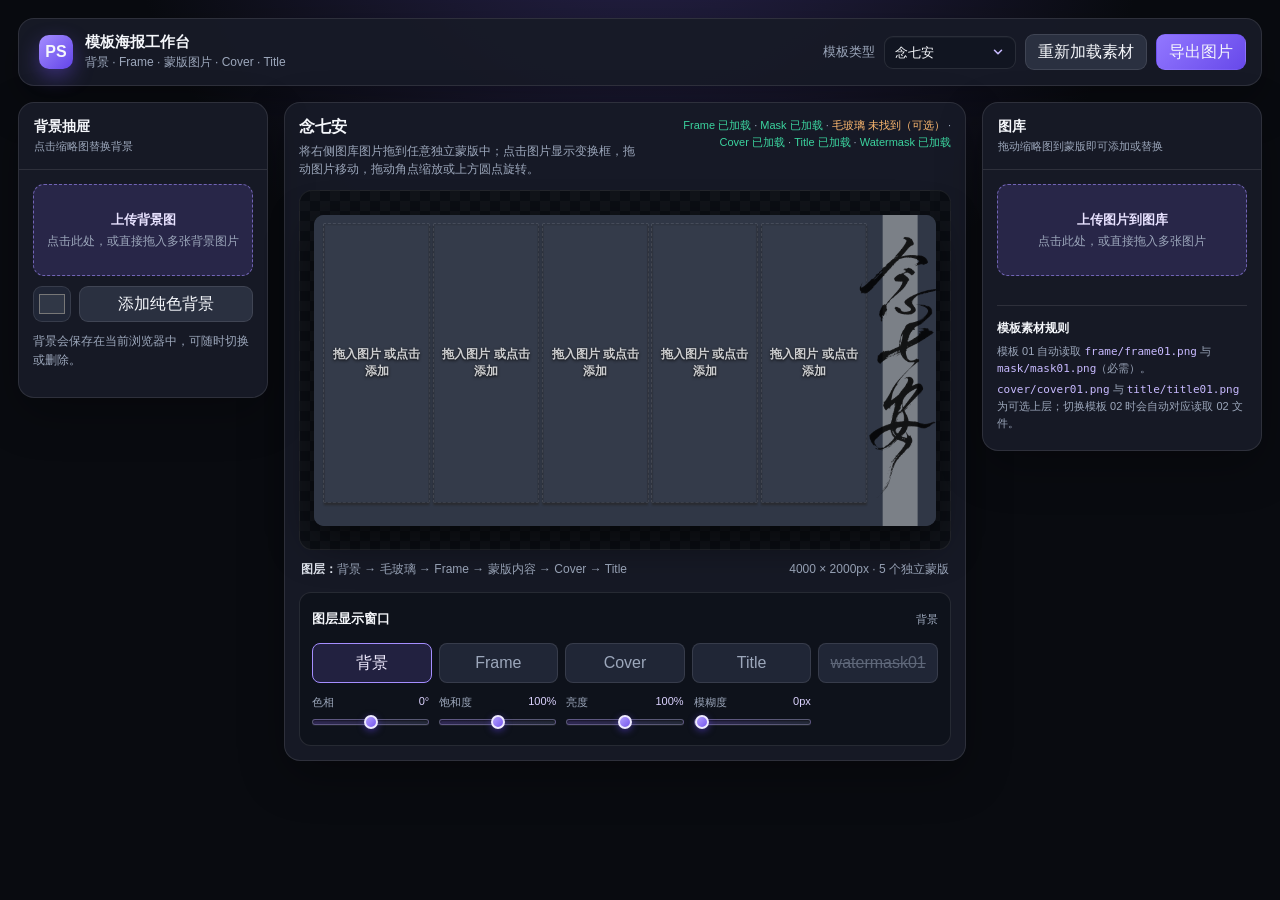
==== PSOnline/index.html @ f13695d2 "Update maxAnalysisPixels to 16000000 Increase max analysis pixels for better resolution handling." ====
<!DOCTYPE html>
<html lang="zh-CN">
<head>
  <meta charset="UTF-8">
  <meta name="viewport" content="width=device-width, initial-scale=1.0">
  <title>小叽最最最最最努力了</title>
  <style>
    :root {
      --page: #090b10;
      --panel: #171b27;
      --panel-soft: #202636;
      --line: rgba(255,255,255,.1);
      --text: #f5f7fb;
      --muted: #9ca7bb;
      --accent: #8b70ff;
      --accent-soft: rgba(139,112,255,.16);
      --ok: #3bd39e;
      --warn: #ffba70;
    }

    * { box-sizing: border-box; }
    body {
      min-width: 0;
      min-height: 100vh;
      margin: 0;
      color: var(--text);
      font-family: Inter, "Segoe UI", "PingFang SC", "Microsoft YaHei", sans-serif;
      background: radial-gradient(circle at 50% -20%, #2b2552 0, transparent 42%), var(--page);
    }
    button, select, input { font: inherit; }
    button { border: 0; }
    input[type="file"] { display: none; }

    .app { width: min(1800px, calc(100% - 36px)); margin: 0 auto; padding: 18px 0 28px; }
    .topbar, .panel {
      border: 1px solid var(--line);
      border-radius: 16px;
      background: rgba(23,27,39,.96);
      box-shadow: 0 16px 46px rgba(0,0,0,.28);
    }
    .topbar {
      display: flex;
      align-items: center;
      justify-content: space-between;
      flex-wrap: wrap;
      gap: 20px;
      min-height: 68px;
      padding: 12px 15px 12px 20px;
    }
    .brand { display: flex; align-items: center; gap: 12px; }
    .brand-mark {
      display: grid;
      width: 34px;
      height: 34px;
      place-items: center;
      border-radius: 10px;
      font-weight: 800;
      background: linear-gradient(135deg, #a58eff, #6244e9);
      box-shadow: 0 8px 20px rgba(112,79,240,.4);
    }
    .brand strong { display: block; font-size: 15px; }
    .brand span { display: block; margin-top: 2px; color: var(--muted); font-size: 12px; }
    .actions, .template-picker { display: flex; align-items: center; gap: 9px; }
    .template-picker { color: var(--muted); font-size: 13px; }
    .template-picker select {
      min-width: 132px;
      padding: 8px 34px 8px 10px;
      color: var(--text);
      outline: none;
      border: 1px solid var(--line);
      border-radius: 9px;
      background-color: #111521;
      background-image: url("data:image/svg+xml,%3Csvg xmlns='http://www.w3.org/2000/svg' viewBox='0 0 16 16' fill='none'%3E%3Cpath d='m4 6 4 4 4-4' stroke='%23c8baff' stroke-width='1.8' stroke-linecap='round' stroke-linejoin='round'/%3E%3C/svg%3E");
      background-repeat: no-repeat;
      background-position: right 10px center;
      background-size: 14px;
      box-shadow: inset 0 1px 0 rgba(255,255,255,.035);
      cursor: pointer;
      color-scheme: dark;
      appearance: none;
      -webkit-appearance: none;
      transition: border-color .16s ease, background-color .16s ease, box-shadow .16s ease;
    }
    .template-picker select:hover { border-color: rgba(178,159,255,.62); background-color: #1b2030; }
    .template-picker select:focus-visible { border-color: #a58eff; box-shadow: 0 0 0 3px rgba(139,112,255,.2), inset 0 1px 0 rgba(255,255,255,.05); }
    .template-picker select:open { border-color: #a58eff; background-color: #202636; box-shadow: 0 6px 18px rgba(0,0,0,.24), inset 0 1px 0 rgba(255,255,255,.05); }
    .template-picker select option { color: var(--text); background: #171b27; }
    .template-picker select option:checked { color: #f2edff; background: #5742c7; }
    .btn {
      min-height: 36px;
      padding: 0 12px;
      cursor: pointer;
      color: var(--text);
      border: 1px solid var(--line);
      border-radius: 9px;
      background: #2a3040;
      transition: transform .16s ease, background .16s ease, opacity .16s ease;
    }
    .btn:hover:not(:disabled) { transform: translateY(-1px); background: #383f53; }
    .btn:disabled { cursor: not-allowed; opacity: .45; }
    .btn.primary { border-color: transparent; background: linear-gradient(135deg, #9277ff, #6749ea); }

    .workspace {
      display: grid;
      grid-template-columns: 250px minmax(0, 1fr) 280px;
      gap: 16px;
      align-items: start;
      margin-top: 16px;
    }
    .panel { overflow: hidden; }
    .panel-head {
      display: flex;
      justify-content: space-between;
      align-items: center;
      gap: 10px;
      padding: 15px;
      border-bottom: 1px solid var(--line);
    }
    .panel-head h2 { margin: 0; font-size: 14px; }
    .panel-head small { display: block; margin-top: 3px; color: var(--muted); font-size: 11px; }
    .panel-body { padding: 14px; }
    .note { margin: 10px 0 0; color: var(--muted); font-size: 12px; line-height: 1.55; }

    .image-grid { display: grid; grid-template-columns: repeat(2, minmax(0, 1fr)); gap: 9px; margin-top: 14px; }
    .image-card {
      position: relative;
      min-width: 0;
      overflow: hidden;
      padding: 0;
      cursor: pointer;
      border: 1px solid transparent;
      border-radius: 10px;
      background: #252b3a;
      transition: transform .16s ease, border-color .16s ease, box-shadow .16s ease;
    }
    .background-card { aspect-ratio: 1.25; }
    .gallery-card { aspect-ratio: 1; }
    .image-card:hover { transform: translateY(-2px); border-color: rgba(164,142,255,.8); }
    .image-card.active { border-color: #a58eff; box-shadow: 0 0 0 2px rgba(165,142,255,.22); }
    .image-card img { display: block; width: 100%; height: 100%; object-fit: cover; }
    /* 让图库卡片而非内部 img 成为唯一的拖拽源，避免浏览器先进入图片原生拖拽状态。 */
    .gallery-card img, .gallery-card .image-name { pointer-events: none; }
    .gallery-card.dragging-source { opacity: .62; }
    .image-name {
      position: absolute;
      right: 0;
      bottom: 0;
      left: 0;
      overflow: hidden;
      padding: 18px 6px 6px;
      color: white;
      font-size: 10px;
      white-space: nowrap;
      text-overflow: ellipsis;
      text-align: left;
      background: linear-gradient(transparent, rgba(0,0,0,.78));
    }
    .empty-grid {
      grid-column: 1 / -1;
      padding: 20px 8px;
      color: var(--muted);
      font-size: 12px;
      line-height: 1.5;
      text-align: center;
      border: 1px dashed rgba(255,255,255,.15);
      border-radius: 10px;
    }

    .editor { min-width: 0; padding: 14px; overflow: visible; }
    .editor-head { display: flex; justify-content: space-between; align-items: flex-start; gap: 14px; margin-bottom: 12px; }
    .editor-head h1 { margin: 0; font-size: 16px; }
    .editor-head p { margin: 4px 0 0; color: var(--muted); font-size: 12px; line-height: 1.5; }
    .asset-status { max-width: 48%; color: var(--muted); font-size: 11px; line-height: 1.55; text-align: right; }
    .asset-status .ok { color: var(--ok); }
    .asset-status .missing { color: var(--warn); }

    .stage-shell {
      --stage-inset: 14px;
      position: relative;
      display: flex;
      justify-content: center;
      align-items: center;
      min-height: 360px;
      padding: var(--stage-inset);
      overflow: visible;
      border: 1px solid rgba(255,255,255,.08);
      border-radius: 13px;
      background-color: #0b0e14;
      background-image: linear-gradient(45deg, rgba(255,255,255,.022) 25%, transparent 25%, transparent 75%, rgba(255,255,255,.022) 75%), linear-gradient(45deg, rgba(255,255,255,.022) 25%, transparent 25%, transparent 75%, rgba(255,255,255,.022) 75%);
      background-position: 0 0, 10px 10px;
      background-size: 20px 20px;
    }
    .stage {
      position: relative;
      width: 100%;
      min-width: 0;
      overflow: hidden;
      aspect-ratio: 2 / 1;
      border-radius: 10px;
      background: #303746;
      box-shadow: 0 14px 42px rgba(0,0,0,.55);
    }
    /* 加载提示统一由 .stage-message 呈现，避免两个文字层叠加。 */
    .stage.loading::after { content: none; display: none; }
    .background-layer, .glass-layer, .overlay-layer, .slot-layer, .stage-message { position: absolute; inset: 0; }
    .background-layer { z-index: 1; background: #303746 center / cover no-repeat; }
    .glass-layer {
      z-index: 2;
      pointer-events: none;
      background: rgba(255, 255, 255, .04);
      mask-repeat: no-repeat;
      mask-position: center;
      mask-size: 100% 100%;
      -webkit-mask-repeat: no-repeat;
      -webkit-mask-position: center;
      -webkit-mask-size: 100% 100%;
    }
    .overlay-layer { z-index: 2; width: 100%; height: 100%; object-fit: fill; pointer-events: none; }
    #frameLayer { z-index: 3; }
    #slotLayer { z-index: 4; }
    #coverLayer { z-index: 5; }
    #titleLayer { z-index: 6; }
    #watermaskLayer { z-index: 7; }
    #titleLayer { z-index: 5; }
    #watermaskLayer { z-index: 6; }
    #transformLayer { position: absolute; z-index: 20; inset: var(--stage-inset); overflow: visible; pointer-events: none; }
    .stage-message {
      z-index: 10;
      display: grid;
      place-items: center;
      padding: 22px;
      color: #d4dae7;
      font-size: 13px;
      line-height: 1.6;
      text-align: center;
      background: rgba(9,11,16,.52);
      pointer-events: none;
    }
    .stage-message[hidden] { display: none; }
    .slot {
      position: absolute;
      overflow: hidden;
      isolation: isolate;
      cursor: crosshair;
      outline: 1px dashed rgba(255,255,255,.3);
      outline-offset: -1px;
      background: rgba(255,255,255,.025);
      -webkit-mask-repeat: no-repeat;
      -webkit-mask-position: center;
      -webkit-mask-size: 100% 100%;
      mask-repeat: no-repeat;
      mask-position: center;
      mask-size: 100% 100%;
      transition: background .15s ease, outline-color .15s ease, box-shadow .15s ease;
    }
    .slot:hover, .slot.drop-target { outline-color: #af98ff; box-shadow: inset 0 0 0 2px rgba(175,152,255,.85); }
    .slot.drop-target { background: rgba(139,112,255,.24); }
    .slot.has-image { cursor: grab; }
    .slot.moving { cursor: grabbing; }
    .slot.selected { outline-color: rgba(178,159,255,.72); }
    .slot-image { position: absolute; max-width: none; user-select: none; pointer-events: none; transform-origin: center center; }
    .transform-box { position: absolute; border: 1px solid #c4b6ff; box-shadow: 0 0 0 1px rgba(40,29,92,.45); pointer-events: none; transform-origin: center center; }
    .transform-handle { position: absolute; width: 10px; height: 10px; padding: 0; border: 1px solid #5d43d7; border-radius: 1px; background: #f4f1ff; box-shadow: 0 1px 3px rgba(0,0,0,.42); pointer-events: auto; }
    .transform-handle[data-handle="nw"] { top: -6px; left: -6px; cursor: nwse-resize; }
    .transform-handle[data-handle="ne"] { top: -6px; right: -6px; cursor: nesw-resize; }
    .transform-handle[data-handle="se"] { right: -6px; bottom: -6px; cursor: nwse-resize; }
    .transform-handle[data-handle="sw"] { bottom: -6px; left: -6px; cursor: nesw-resize; }
    .transform-handle[data-handle="rotate"] { top: -31px; left: calc(50% - 5px); border-radius: 50%; cursor: grab; }
    .transform-handle[data-handle="rotate"]::after { position: absolute; top: 9px; left: 4px; width: 1px; height: 16px; content: ""; background: #c4b6ff; pointer-events: none; }
    .transform-handle[data-handle="rotate"]:active { cursor: grabbing; }
    .slot-placeholder {
      position: absolute;
      inset: 0;
      display: grid;
      place-items: center;
      padding: 6px;
      color: rgba(255,255,255,.78);
      font-size: clamp(9px, 1.2vw, 12px);
      font-weight: 600;
      line-height: 1.45;
      text-align: center;
      text-shadow: 0 1px 3px rgba(0,0,0,.9);
      pointer-events: none;
    }
    /* .slot-placeholder 使用 display:grid，需显式覆盖浏览器对 hidden 的默认规则。 */
    .slot-placeholder[hidden] { display: none; }
    .editor-foot { display: flex; justify-content: space-between; gap: 12px; margin: 10px 2px 0; color: var(--muted); font-size: 12px; line-height: 1.5; }
    .editor-foot strong { color: #dfe4ed; }

    .upload-zone {
      display: grid;
      min-height: 92px;
      place-items: center;
      padding: 12px;
      cursor: pointer;
      color: var(--muted);
      font-size: 12px;
      line-height: 1.55;
      text-align: center;
      border: 1px dashed rgba(164,142,255,.6);
      border-radius: 11px;
      background: var(--accent-soft);
    }
    .upload-zone strong { display: block; margin-bottom: 2px; color: #e8e2ff; font-size: 13px; }
    .upload-zone.dragging { border-color: #c0adff; background: rgba(139,112,255,.25); }
    .solid-background-adder { display: grid; grid-template-columns: 38px minmax(0, 1fr); gap: 8px; margin-top: 10px; }
    .solid-background-adder input[type="color"] { width: 38px; height: 36px; padding: 3px; cursor: pointer; border: 1px solid var(--line); border-radius: 9px; background: #202636; }
    .solid-background-adder .btn { width: 100%; }
    .background-color-swatch { display: block; width: 100%; height: 100%; }
    .asset-guide { margin-top: 15px; padding-top: 14px; border-top: 1px solid var(--line); }
    .asset-guide strong { display: block; margin-bottom: 6px; font-size: 12px; }
    .asset-guide p { margin: 4px 0; color: var(--muted); font-size: 11px; line-height: 1.55; }
    code { color: #c8baff; }

    .drawer-panel { position: sticky; top: 16px; display: flex; flex-direction: column; max-height: calc(100vh - 32px); }
    .drawer-panel .panel-body { min-height: 0; overflow-y: auto; scrollbar-color: #5f577f transparent; }
    .drawer-panel .image-grid { padding-right: 2px; }
    .background-card { position: relative; display: block; width: 100%; border: 0; }
    .background-card .background-select { position: absolute; inset: 0; cursor: pointer; border: 0; background: transparent; }
    .background-remove {
      position: absolute; z-index: 3; top: 5px; right: 5px; width: 24px; height: 24px; padding: 0;
      cursor: pointer; color: white; border: 1px solid rgba(255,255,255,.3); border-radius: 50%; background: rgba(11,14,20,.78);
    }
    .background-remove:hover { background: #c54f60; }
    .background-card .image-name { pointer-events: none; }

    .layer-window { margin-top: 14px; padding: 12px; border: 1px solid var(--line); border-radius: 12px; background: rgba(10,13,20,.55); }
    .layer-window-head { display: flex; align-items: center; justify-content: space-between; gap: 10px; min-height: 28px; margin-bottom: 10px; }
    .layer-window h2 { margin: 0; font-size: 13px; }
    .layer-window small { color: var(--muted); font-size: 11px; }
    .layer-list { display: grid; grid-template-columns: repeat(5, minmax(0, 1fr)); gap: 7px; }
    .layer-row { display: flex; align-items: center; justify-content: center; min-height: 34px; padding: 0 7px; cursor: pointer; color: var(--muted); border: 1px solid var(--line); border-radius: 8px; background: #202636; }
    .layer-row[hidden], .watermask-selector[hidden] { display: none !important; }
    .layer-row.active { color: #f2edff; border-color: #a58eff; background: var(--accent-soft); }
    .layer-row.is-hidden { opacity: .5; text-decoration: line-through; }
    .watermask-selector { display: grid; grid-template-columns: minmax(0, 1fr); align-items: center; min-width: 0; min-height: 34px; padding: 2px; border: 1px solid var(--line); border-radius: 8px; background: #202636; }
    .watermask-selector.active { grid-template-columns: 24px minmax(0, 1fr) 24px; border-color: #a58eff; background: var(--accent-soft); }
    .watermask-selector .layer-row { min-width: 0; overflow: hidden; text-overflow: ellipsis; white-space: nowrap; border-color: transparent; background: transparent; }
    .watermask-selector .layer-row.active { border-color: transparent; background: transparent; }
    .watermask-selector:not(.active) .watermask-arrow { display: none; }
    .watermask-arrow { width: 24px; height: 28px; padding: 0; cursor: pointer; color: #ded5ff; border: 0; border-radius: 6px; background: transparent; }
    .watermask-arrow:hover:not(:disabled) { border-color: #a58eff; background: var(--accent-soft); }
    .watermask-arrow:disabled { cursor: not-allowed; opacity: .35; }
    .layer-controls { display: grid; grid-template-columns: repeat(5, minmax(0, 1fr)); gap: 10px; margin-top: 12px; }
    .layer-control { min-width: 0; color: var(--muted); font-size: 11px; }
    .layer-control label { display: flex; justify-content: space-between; gap: 5px; }
    .layer-control output { color: #dcd3ff; }
    .layer-control input[type="range"] {
      width: 100%;
      height: 18px;
      margin: 3px 0 0;
      cursor: pointer;
      accent-color: #8b70ff;
      appearance: none;
      -webkit-appearance: none;
      background: transparent;
    }
    .layer-control input[type="range"]::-webkit-slider-runnable-track {
      height: 6px;
      border: 1px solid rgba(214,203,255,.28);
      border-radius: 999px;
      background: linear-gradient(90deg, #302955, #252b3a);
      box-shadow: inset 0 1px 2px rgba(0,0,0,.55), 0 1px 0 rgba(255,255,255,.06);
    }
    .layer-control input[type="range"]::-webkit-slider-thumb {
      width: 14px;
      height: 14px;
      margin-top: -5px;
      cursor: grab;
      border: 2px solid #eeeaff;
      border-radius: 50%;
      background: linear-gradient(135deg, #b29fff, #7657ed);
      box-shadow: 0 2px 7px rgba(93,65,218,.55);
      -webkit-appearance: none;
      appearance: none;
    }
    .layer-control input[type="range"]:active::-webkit-slider-thumb { cursor: grabbing; }
    .layer-control input[type="range"]:focus-visible { outline: none; }
    .layer-control input[type="range"]:focus-visible::-webkit-slider-thumb { box-shadow: 0 0 0 3px rgba(178,159,255,.28), 0 2px 7px rgba(93,65,218,.55); }
    .layer-control input[type="range"]::-moz-range-track {
      height: 6px;
      border: 1px solid rgba(214,203,255,.28);
      border-radius: 999px;
      background: #252b3a;
      box-shadow: inset 0 1px 2px rgba(0,0,0,.55), 0 1px 0 rgba(255,255,255,.06);
    }
    .layer-control input[type="range"]::-moz-range-progress {
      height: 6px;
      border-radius: 999px;
      background: linear-gradient(90deg, #b29fff, #7657ed);
    }
    .layer-control input[type="range"]::-moz-range-thumb {
      width: 10px;
      height: 10px;
      cursor: grab;
      border: 2px solid #eeeaff;
      border-radius: 50%;
      background: linear-gradient(135deg, #b29fff, #7657ed);
      box-shadow: 0 2px 7px rgba(93,65,218,.55);
    }
    .layer-control input[type="range"]:active::-moz-range-thumb { cursor: grabbing; }
    .layer-control input[type="range"]:focus-visible::-moz-range-thumb { box-shadow: 0 0 0 3px rgba(178,159,255,.28), 0 2px 7px rgba(93,65,218,.55); }
    .layer-visibility { flex: 0 0 28px; width: 28px; height: 28px; margin-left: auto; padding: 0; cursor: pointer; color: #ded5ff; border: 1px solid rgba(165,142,255,.45); border-radius: 6px; background: transparent; }
    .layer-visibility:hover { background: var(--accent-soft); }
    .layer-visibility svg { display: block; width: 16px; height: 16px; margin: auto; fill: none; stroke: currentColor; stroke-linecap: round; stroke-linejoin: round; stroke-width: 1.8; }
    .layer-visibility.is-hidden { color: var(--muted); }

    @media (max-width: 1180px) {
      .app { width: calc(100% - 24px); }
      .workspace { grid-template-columns: 220px minmax(0, 1fr); gap: 12px; }
      .workspace > aside:last-child { grid-column: 1 / -1; }
      .workspace > aside:last-child .image-grid { grid-template-columns: repeat(6, minmax(0, 1fr)); }
      .drawer-panel { position: static; max-height: none; }
      .drawer-panel .panel-body { overflow: visible; }
      .layer-list { grid-template-columns: repeat(5, minmax(0, 1fr)); }
      .stage-shell { --stage-inset: 10px; padding: var(--stage-inset); }
    }
    @media (max-width: 760px) {
      .app { width: calc(100% - 16px); padding-top: 8px; }
      .topbar { padding: 12px; }
      .actions { width: 100%; flex-wrap: wrap; }
      .workspace { grid-template-columns: 1fr; }
      .workspace > aside:last-child { grid-column: auto; }
      .workspace > aside:last-child .image-grid { grid-template-columns: repeat(3, minmax(0, 1fr)); }
      .editor-head { flex-direction: column; }
      .asset-status { max-width: none; text-align: left; }
      .layer-list { grid-template-columns: repeat(5, minmax(0, 1fr)); }
      .layer-controls { grid-template-columns: repeat(5, minmax(0, 1fr)); }
    }
  </style>
</head>
<body>
  <div class="app">
    <header class="topbar">
      <div class="brand">
        <div class="brand-mark">PS</div>
        <div><strong>模板海报工作台</strong><span>背景 · Frame · 蒙版图片 · Cover · Title</span></div>
      </div>
      <div class="actions">
        <label class="template-picker">模板类型 <select id="templateSelect" aria-label="选择模板"></select></label>
        <button class="btn" id="reloadTemplate" type="button">重新加载素材</button>
        <button class="btn primary" id="exportBtn" type="button">导出图片</button>
      </div>
    </header>

    <main class="workspace">
      <aside class="panel drawer-panel" aria-label="背景抽屉">
        <div class="panel-head"><div><h2>背景抽屉</h2><small>点击缩略图替换背景</small></div></div>
        <div class="panel-body">
          <div class="upload-zone" id="backgroundUpload" role="button" tabindex="0"><div><strong>上传背景图</strong>点击此处，或直接拖入多张背景图片</div></div>
          <div class="solid-background-adder"><input id="backgroundColor" type="color" value="#303746" aria-label="选择纯色背景"><button class="btn" id="addSolidBackground" type="button">添加纯色背景</button></div>
          <p class="note">背景会保存在当前浏览器中，可随时切换或删除。</p>
          <div class="image-grid" id="backgroundList"></div>
        </div>
      </aside>

      <section class="panel editor" aria-label="编辑画布">
        <div class="editor-head">
          <div><h1 id="editorTitle">模板 01</h1><p>将右侧图库图片拖到任意独立蒙版中；点击图片显示变换框，拖动图片移动，拖动角点缩放或上方圆点旋转。</p></div>
          <div class="asset-status" id="assetStatus" aria-live="polite"></div>
        </div>
        <div class="stage-shell">
          <div class="stage" id="stage">
            <div class="background-layer" id="backgroundLayer"></div>
            <div class="glass-layer" id="glassLayer" hidden></div>
            <img class="overlay-layer" id="frameLayer" alt="" hidden>
            <div class="slot-layer" id="slotLayer"></div>
            <img class="overlay-layer" id="coverLayer" alt="" hidden>
            <img class="overlay-layer" id="titleLayer" alt="" hidden>
            <img class="overlay-layer" id="watermaskLayer" alt="" hidden>
            <div class="stage-message" id="stageMessage">正在读取模板…</div>
          </div>
          <div class="transform-layer" id="transformLayer"></div>
        </div>
        <div class="editor-foot"><span><strong>图层：</strong>背景 → 毛玻璃 → Frame → 蒙版内容 → Cover → Title</span><span id="maskSummary">等待蒙版</span></div>
        <section class="layer-window" aria-label="图层显示窗口">
          <div class="layer-window-head"><h2>图层显示窗口</h2><small id="activeLayerName">背景</small><button class="layer-visibility" id="layerVisibility" type="button" hidden></button></div>
          <div class="layer-list" id="layerList">
            <button class="layer-row active" type="button" data-layer="background">背景</button>
            <button class="layer-row" type="button" data-layer="glass">毛玻璃</button>
            <button class="layer-row" type="button" data-layer="frame">Frame</button>
            <button class="layer-row" type="button" data-layer="cover">Cover</button>
            <button class="layer-row" type="button" data-layer="title">Title</button>
            <div class="watermask-selector" id="watermaskSelector"><button class="watermask-arrow" id="watermaskPrev" type="button" aria-label="上一个水印">‹</button><button class="layer-row" id="watermaskSelect" type="button" data-layer="watermask">Watermask</button><button class="watermask-arrow" id="watermaskNext" type="button" aria-label="下一个水印">›</button></div>
          </div>
          <div class="layer-controls" id="layerControls">
            <div class="layer-control" id="hueControlWrap"><label><span id="hueLabel">色相</span> <output id="hueValue">0°</output></label><input id="hueControl" type="range" min="-180" max="180" value="0"></div>
            <div class="layer-control" id="saturationControlWrap"><label>饱和度 <output id="saturationValue">100%</output></label><input id="saturationControl" type="range" min="0" max="200" value="100"></div>
            <div class="layer-control" id="brightnessControlWrap"><label>亮度 <output id="brightnessValue">100%</output></label><input id="brightnessControl" type="range" min="0" max="200" value="100"></div>
            <div class="layer-control" id="blurControlWrap"><label><span id="blurLabel">模糊度</span> <output id="blurValue">0px</output></label><input id="blurControl" type="range" min="0" max="30" step="0.5" value="0"></div>
            <div class="layer-control" id="opacityControlWrap" hidden><label>透明度 <output id="opacityValue">100%</output></label><input id="opacityControl" type="range" min="0" max="100" value="100"></div>
          </div>
        </section>
      </section>

      <aside class="panel drawer-panel" aria-label="图库">
        <div class="panel-head"><div><h2>图库</h2><small>拖动缩略图到蒙版即可添加或替换</small></div></div>
        <div class="panel-body">
          <div class="upload-zone" id="galleryUpload" role="button" tabindex="0"><div><strong>上传图片到图库</strong>点击此处，或直接拖入多张图片</div></div>
          <div class="image-grid" id="galleryList"></div>
          <div class="asset-guide">
            <strong>模板素材规则</strong>
            <p>模板 01 自动读取 <code>frame/frame01.png</code> 与 <code>mask/mask01.png</code>（必需）。</p>
            <p><code>cover/cover01.png</code> 与 <code>title/title01.png</code> 为可选上层；切换模板 02 时会自动对应读取 02 文件。</p>
          </div>
        </div>
      </aside>
    </main>
  </div>

  <input type="file" id="backgroundInput" accept="image/*">
  <input type="file" id="galleryInput" accept="image/*" multiple>
  <input type="file" id="slotInput" accept="image/*">

  <script>
    // 本地 HTML 无法直接枚举目录；按 mask01、mask02…命名规则探测真实存在的蒙版文件。
    const MASK_TEMPLATE_IDS = Array.from({ length: 32 }, (_, index) => String(index + 1).padStart(2, '0'));
    const ASSET_TYPES = ['frame', 'mask', 'glass', 'cover', 'title', 'watermask'];
    const REQUIRED_TYPES = new Set(['frame', 'mask']);
    // GitHub Pages 首次加载较慢时，不要把仍在传输中的图片误判为缺失。
    const ASSET_LOAD_TIMEOUT_MS = 10000;
    // v2 是旧版 localStorage 键；图片数据改存 IndexedDB 以避免约 5 MB 的同步存储配额。
    const BACKGROUND_STORAGE_KEY = 'ps-online-backgrounds-v2';
    const BACKGROUND_DATABASE_NAME = 'ps-online-backgrounds';
    const BACKGROUND_DATABASE_STORE = 'libraries';
    const BACKGROUND_DATABASE_RECORD = 'current';
    const BACKGROUND_SELECTION_RECORD = 'selected';
    const LAYER_NAMES = { background: '背景', glass: '毛玻璃', frame: 'Frame', cover: 'Cover', title: 'Title', watermask: 'Watermask' };

    let backgroundSaveQueue = Promise.resolve();

    const state = {
      templateId: '01',
      requestedTemplateId: '01',
      loadVersion: 0,
      catalogVersion: 0,
      templateIds: [],
      maskCatalog: new Map(),
      templateNames: new Map(),
      optionalLayersLoading: false,
      maskParseError: null,
      assets: { frame: null, mask: null, glass: null, cover: null, title: null, watermask: null },
      watermasks: [],
      watermaskIndex: 0,
      maskWidth: 0,
      maskHeight: 0,
      slots: [],
      gallery: [],
      backgrounds: [],
      selectedGalleryId: null,
      currentBackgroundId: null,
      pendingSlot: null,
      moving: null,
      transforming: null,
      selectedSlotIndex: null,
      transformBox: null,
      suppressSlotClick: false,
      justMoved: false,
      activeLayer: 'background',
      layerVisibility: { cover: true, title: true, watermask: false },
      layerAdjustments: {
        background: { hue: 0, saturation: 100, brightness: 100, blur: 0 },
        glass: { hue: 0, saturation: 100, brightness: 100, blur: 12 },
        frame: { hue: 0, saturation: 100, brightness: 100, blur: 0, opacity: 100 },
        cover: { hue: 0, saturation: 100, brightness: 100, blur: 0, opacity: 100 },
        title: { hue: 0, saturation: 100, brightness: 100, blur: 0, opacity: 100 },
        watermask: { hue: 0, saturation: 100, brightness: 100, blur: 0, opacity: 100 }
      },
      id: 1
    };

    const els = {
      templateSelect: document.getElementById('templateSelect'),
      reloadTemplate: document.getElementById('reloadTemplate'),
      exportBtn: document.getElementById('exportBtn'),
      editorTitle: document.getElementById('editorTitle'),
      assetStatus: document.getElementById('assetStatus'),
      stage: document.getElementById('stage'),
      backgroundLayer: document.getElementById('backgroundLayer'),
      glassLayer: document.getElementById('glassLayer'),
      frameLayer: document.getElementById('frameLayer'),
      coverLayer: document.getElementById('coverLayer'),
      titleLayer: document.getElementById('titleLayer'),
      watermaskLayer: document.getElementById('watermaskLayer'),
      slotLayer: document.getElementById('slotLayer'),
      transformLayer: document.getElementById('transformLayer'),
      stageMessage: document.getElementById('stageMessage'),
      maskSummary: document.getElementById('maskSummary'),
      backgroundUpload: document.getElementById('backgroundUpload'),
      backgroundInput: document.getElementById('backgroundInput'),
      backgroundColor: document.getElementById('backgroundColor'),
      addSolidBackground: document.getElementById('addSolidBackground'),
      backgroundList: document.getElementById('backgroundList'),
      galleryUpload: document.getElementById('galleryUpload'),
      galleryInput: document.getElementById('galleryInput'),
      galleryList: document.getElementById('galleryList'),
      slotInput: document.getElementById('slotInput'),
      layerList: document.getElementById('layerList'),
      activeLayerName: document.getElementById('activeLayerName'),
      layerVisibility: document.getElementById('layerVisibility'),
      hueControlWrap: document.getElementById('hueControlWrap'),
      saturationControlWrap: document.getElementById('saturationControlWrap'),
      brightnessControlWrap: document.getElementById('brightnessControlWrap'),
      blurControlWrap: document.getElementById('blurControlWrap'),
      blurLabel: document.getElementById('blurLabel'),
      hueLabel: document.getElementById('hueLabel'),
      hueControl: document.getElementById('hueControl'),
      saturationControl: document.getElementById('saturationControl'),
      brightnessControl: document.getElementById('brightnessControl'),
      blurControl: document.getElementById('blurControl'),
      opacityControl: document.getElementById('opacityControl'),
      opacityControlWrap: document.getElementById('opacityControlWrap'),
      watermaskSelector: document.getElementById('watermaskSelector'),
      watermaskSelect: document.getElementById('watermaskSelect'),
      watermaskPrev: document.getElementById('watermaskPrev'),
      watermaskNext: document.getElementById('watermaskNext'),
      hueValue: document.getElementById('hueValue'),
      saturationValue: document.getElementById('saturationValue'),
      brightnessValue: document.getElementById('brightnessValue'),
      blurValue: document.getElementById('blurValue'),
      opacityValue: document.getElementById('opacityValue')
    };

    function assetCandidates(type, id) {
      // 优先读取约定命名；保留 JPG / WebP 兼容，以支持现有的 mask01.jpg。
      return [
        `${type}/${type}${id}.png`,
        `${type}/${type}${id}.jpg`,
        `${type}/${type}${id}.webp`,
        `${type}/${type}${id}.jpeg`,
        `${type}/${type}_${id}.png`,
        `${type}/${id}.png`
      ];
    }

    function loadAsset(candidates) {
      // 同时尝试 png / jpg / webp 等候选路径；不让缺失文件逐个超时阻塞模板加载。
      return probeAsset(candidates);
    }

    function templateDisplayName(id) {
      return state.templateNames.get(id) || `模版${id}`;
    }

    function layerFilter(layer) {
      const adjustment = state.layerAdjustments[layer];
      return `hue-rotate(${adjustment.hue}deg) saturate(${adjustment.saturation}%) brightness(${adjustment.brightness}%) blur(${adjustment.blur}px)`;
    }

    function applyLayerEffects(layer) {
      if (!layer || layer === 'background') els.backgroundLayer.style.filter = layerFilter('background');
      if (!layer || layer === 'glass') {
        const strength = state.layerAdjustments.glass.blur;
        els.glassLayer.style.backdropFilter = `blur(${strength}px)`;
        els.glassLayer.style.webkitBackdropFilter = `blur(${strength}px)`;
        els.glassLayer.hidden = !state.assets.glass || strength <= 0;
      }
      if (!layer || layer === 'frame') {
        els.frameLayer.style.filter = layerFilter('frame');
        els.frameLayer.style.opacity = String(state.layerAdjustments.frame.opacity / 100);
      }
      if (!layer || layer === 'cover') {
        els.coverLayer.style.filter = layerFilter('cover');
        els.coverLayer.style.opacity = String(state.layerAdjustments.cover.opacity / 100);
      }
      if (!layer || layer === 'title') {
        els.titleLayer.style.filter = layerFilter('title');
        els.titleLayer.style.opacity = String(state.layerAdjustments.title.opacity / 100);
      }
      if (!layer || layer === 'watermask') {
        els.watermaskLayer.style.filter = layerFilter('watermask');
        els.watermaskLayer.style.opacity = String(state.layerAdjustments.watermask.opacity / 100);
      }
    }

    function renderLayerWindow() {
      if (state.activeLayer !== 'background' && !state.assets[state.activeLayer]) state.activeLayer = 'background';
      const layer = state.activeLayer;
      const adjustment = state.layerAdjustments[layer];
      els.activeLayerName.textContent = LAYER_NAMES[layer];
      els.layerList.querySelectorAll('[data-layer]').forEach((button) => {
        const name = button.dataset.layer;
        button.hidden = name !== 'background' && !state.assets[name];
        button.classList.toggle('active', name === layer);
        button.classList.toggle('is-hidden', (name === 'cover' || name === 'title' || name === 'watermask') && !state.layerVisibility[name]);
      });
      els.hueControl.value = adjustment.hue;
      els.saturationControl.value = adjustment.saturation;
      els.brightnessControl.value = adjustment.brightness;
      els.blurControl.value = adjustment.blur;
      els.opacityControl.value = adjustment.opacity ?? 100;
      els.hueValue.textContent = `${adjustment.hue}°`;
      els.saturationValue.textContent = `${adjustment.saturation}%`;
      els.brightnessValue.textContent = `${adjustment.brightness}%`;
      els.blurValue.textContent = `${adjustment.blur}px`;
      els.opacityValue.textContent = `${adjustment.opacity ?? 100}%`;
      const isFrame = layer === 'frame';
      const isGlass = layer === 'glass';
      els.hueControlWrap.hidden = isFrame || isGlass;
      els.saturationControlWrap.hidden = isFrame || isGlass;
      els.brightnessControlWrap.hidden = isFrame || isGlass;
      els.blurControlWrap.hidden = isFrame;
      els.hueLabel.textContent = '色相';
      els.blurLabel.textContent = isGlass ? '毛玻璃强度' : '模糊度';
      els.opacityControlWrap.hidden = !['frame', 'cover', 'title', 'watermask'].includes(layer);
      els.watermaskSelector.hidden = !state.assets.watermask;
      els.watermaskSelector.classList.toggle('active', layer === 'watermask');
      els.watermaskSelect.textContent = state.watermasks[state.watermaskIndex]?.name || 'Watermask';
      els.watermaskPrev.disabled = state.watermasks.length < 2;
      els.watermaskNext.disabled = state.watermasks.length < 2;
      const canToggle = layer === 'cover' || layer === 'title' || layer === 'watermask';
      els.layerVisibility.hidden = !canToggle;
      if (canToggle) {
        const visible = state.layerVisibility[layer];
        els.layerVisibility.classList.toggle('is-hidden', !visible);
        els.layerVisibility.title = visible ? `隐藏 ${LAYER_NAMES[layer]}` : `显示 ${LAYER_NAMES[layer]}`;
        els.layerVisibility.setAttribute('aria-label', els.layerVisibility.title);
        els.layerVisibility.innerHTML = visible
          ? '<svg viewBox="0 0 24 24" aria-hidden="true"><path d="M2.5 12s3.5-6 9.5-6 9.5 6 9.5 6-3.5 6-9.5 6-9.5-6-9.5-6Z"/><circle cx="12" cy="12" r="2.5"/></svg>'
          : '<svg viewBox="0 0 24 24" aria-hidden="true"><path d="m3 3 18 18M10.7 6.3A10.5 10.5 0 0 1 12 6c6 0 9.5 6 9.5 6a16 16 0 0 1-3 3.7M6.1 6.1C3.8 8 2.5 12 2.5 12s3.5 6 9.5 6a9.7 9.7 0 0 0 3.1-.5M9.8 9.8A3 3 0 0 0 14.2 14.2"/></svg>';
      }
    }

    function selectLayer(layer) {
      if (layer !== 'background' && !state.assets[layer]) return;
      if (layer === 'watermask' && !state.layerVisibility.watermask) {
        state.layerVisibility.watermask = true;
        applyLayerVisibility('watermask');
      }
      state.activeLayer = layer;
      renderLayerWindow();
    }

    function updateActiveLayerAdjustment(key, value) {
      state.layerAdjustments[state.activeLayer][key] = Number(value);
      applyLayerEffects(state.activeLayer);
      renderLayerWindow();
    }

    function toggleActiveLayerVisibility() {
      const layer = state.activeLayer;
      if (layer !== 'cover' && layer !== 'title' && layer !== 'watermask') return;
      state.layerVisibility[layer] = !state.layerVisibility[layer];
      applyLayerVisibility(layer);
      renderLayerWindow();
    }

    // 用并行探测快速发现 frame01 ~ frame09；只把实际存在的 Frame 作为模板选项。
    function probeAsset(candidates) {
      return new Promise((resolve) => {
        let pending = candidates.length;
        let settled = false;
        const attempts = [];
        const finishAll = (asset) => {
          if (settled) return;
          settled = true;
          attempts.forEach((attempt) => {
            clearTimeout(attempt.timer);
            attempt.image.onload = null;
            attempt.image.onerror = null;
          });
          resolve(asset);
        };
        candidates.forEach((source) => {
          const image = new Image();
          const attempt = { image, timer: null, done: false };
          attempts.push(attempt);
          const finish = (asset) => {
            if (attempt.done || settled) return;
            attempt.done = true;
            clearTimeout(attempt.timer);
            if (asset) finishAll(asset);
            else if (--pending === 0) finishAll(null);
          };
          attempt.timer = setTimeout(() => finish(null), ASSET_LOAD_TIMEOUT_MS);
          image.onload = () => finish({ image, source });
          image.onerror = () => finish(null);
          image.src = encodeURI(source);
        });
      });
    }

    async function fetchMaskManifest() {
      if (location.protocol === 'file:') return null;
      // Local preview exposes a live endpoint; GitHub Pages falls back to the committed JSON file.
      for (const manifestPath of ['api/templates', 'mask/templates.json']) {
        try {
          const response = await fetch(manifestPath, { cache: 'no-store' });
          if (!response.ok) continue;
          const payload = await response.json();
          if (!Array.isArray(payload.templates)) continue;
          const unique = new Map();
          payload.templates.forEach((template) => {
            const id = String(template?.id || '').padStart(2, '0');
            if (!/^\d+$/.test(id) || typeof template?.source !== 'string') return;
            const candidate = { id, name: String(template?.name || `模版${id}`), source: template.source };
            const existing = unique.get(id);
            if (!existing || (existing.name === `模版${id}` && candidate.name !== `模版${id}`)) unique.set(id, candidate);
          });
          return [...unique.values()];
        } catch {
          // Try the static fallback when a local endpoint is unavailable.
        }
      }
      return null;
    }

    async function fetchWatermaskManifest() {
      if (location.protocol === 'file:') return null;
      for (const manifestPath of ['api/watermasks', 'watermask/watermasks.json']) {
        try {
          const response = await fetch(manifestPath, { cache: 'no-store' });
          if (!response.ok) continue;
          const payload = await response.json();
          if (!Array.isArray(payload.watermasks)) continue;
          return payload.watermasks
            .filter((item) => typeof item?.source === 'string')
            .map((item) => ({ name: String(item.name || item.source.split('/').pop().replace(/\.[^.]+$/, '')), source: item.source }));
        } catch {
          // Try the next compatible source.
        }
      }
      return null;
    }

    function setWatermask(index) {
      if (!state.watermasks.length) {
        state.watermaskIndex = 0;
        state.assets.watermask = null;
        setLayer(els.watermaskLayer, null, 'watermask');
        renderLayerWindow();
        renderAssetStatus();
        return;
      }
      state.watermaskIndex = (index + state.watermasks.length) % state.watermasks.length;
      state.assets.watermask = state.watermasks[state.watermaskIndex].asset;
      setLayer(els.watermaskLayer, state.assets.watermask, 'watermask');
      applyLayerEffects('watermask');
      renderLayerWindow();
      renderAssetStatus();
    }

    function cycleWatermask(direction) {
      setWatermask(state.watermaskIndex + direction);
    }

    async function loadWatermasks() {
      const manifest = await fetchWatermaskManifest();
      const candidates = manifest === null ? [{ name: 'watermask01', source: null }] : manifest;
      const loaded = await Promise.all(candidates.map(async (item) => ({
        ...item,
        asset: await probeAsset(item.source ? [item.source] : assetCandidates('watermask', '01'))
      })));
      state.watermasks = loaded.filter((item) => item.asset);
      setWatermask(0);
    }

    async function refreshTemplateCatalog(preferredId = state.templateId) {
      const version = ++state.catalogVersion;
      ++state.loadVersion; // 取消正在进行的模板资源加载。
      els.templateSelect.disabled = true;
      els.reloadTemplate.disabled = true;
      els.stage.classList.add('loading');
      els.stageMessage.textContent = '正在扫描 mask 文件夹…';
      els.stageMessage.hidden = false;
      renderAssetStatus('正在扫描 mask 文件夹…');

      const manifest = await fetchMaskManifest();
      const candidates = manifest || MASK_TEMPLATE_IDS.map((id) => ({ id, name: `模版${id}`, source: null }));
      const catalogEntries = await Promise.all(candidates.map(async (template) => ({
        ...template,
        asset: await probeAsset(template.source ? [template.source] : assetCandidates('mask', template.id))
      })));
      if (version !== state.catalogVersion) return;

      const availableTemplates = catalogEntries.filter((template) => template.asset);
      state.maskCatalog = new Map(availableTemplates.map((template) => [template.id, template.asset]));
      state.templateNames = new Map(availableTemplates.map((template) => [template.id, template.name]));
      state.templateIds = [...state.maskCatalog.keys()];
      els.templateSelect.innerHTML = '';
      state.templateIds.forEach((id) => {
        const option = document.createElement('option');
        option.value = id;
        option.textContent = templateDisplayName(id);
        els.templateSelect.appendChild(option);
      });
      els.templateSelect.disabled = state.templateIds.length === 0;
      els.reloadTemplate.disabled = false;

      if (!state.templateIds.length) {
        state.assets = { frame: null, mask: null, glass: null, cover: null, title: null, watermask: state.assets.watermask };
        state.maskWidth = 0;
        state.maskHeight = 0;
        state.slots = [];
        setGlassLayer(null);
        setLayer(els.frameLayer, null);
        setLayer(els.coverLayer, null);
        setLayer(els.titleLayer, null);
        renderSlots();
        els.stage.classList.remove('loading');
        els.stageMessage.textContent = '未发现 mask01 至 mask32 图片。请将蒙版文件放入 mask 文件夹后点击“重新加载素材”。';
        els.stageMessage.hidden = false;
        renderAssetStatus();
        return;
      }

      const nextId = state.templateIds.includes(preferredId) ? preferredId : state.templateIds[0];
      switchTemplate(nextId);
    }

    function applyLayerVisibility(layer) {
      const element = layer === 'cover' ? els.coverLayer : (layer === 'title' ? els.titleLayer : els.watermaskLayer);
      if (!element) return;
      element.hidden = !state.assets[layer] || !state.layerVisibility[layer];
    }

    function setLayer(element, asset, layer) {
      if (!asset) {
        element.hidden = true;
        element.removeAttribute('src');
        return;
      }
      element.src = asset.source;
      if (layer) element.style.filter = layerFilter(layer);
      if (layer === 'cover' || layer === 'title' || layer === 'watermask') applyLayerVisibility(layer);
      else element.hidden = false;
    }

    function setGlassLayer(asset) {
      if (!asset) {
        els.glassLayer.hidden = true;
        els.glassLayer.style.maskImage = '';
        els.glassLayer.style.webkitMaskImage = '';
        return;
      }
      const mask = `url("${asset.source}")`;
      els.glassLayer.style.maskImage = mask;
      els.glassLayer.style.webkitMaskImage = mask;
      applyLayerEffects('glass');
    }

    async function switchTemplate(requestedId) {
      const id = String(requestedId).padStart(2, '0');
      const version = ++state.loadVersion;
      state.requestedTemplateId = id;
      els.templateSelect.value = id;
      els.editorTitle.textContent = templateDisplayName(id);
      els.stage.classList.add('loading');
      els.exportBtn.disabled = true;
      state.maskParseError = null;
      els.stageMessage.textContent = `正在加载${templateDisplayName(id)}…`;
      els.stageMessage.hidden = false;
      renderAssetStatus('正在加载模板素材…');

      const entries = await Promise.all([...REQUIRED_TYPES].map(async (type) => [type, type === 'mask' ? (state.maskCatalog.get(id) || await loadAsset(assetCandidates(type, id))) : await loadAsset(assetCandidates(type, id))]));
      // 切换期间产生的旧请求不允许提交结果，避免模板 02 的状态覆盖模板 01。
      if (version !== state.loadVersion || id !== state.requestedTemplateId) return;

      state.templateId = id;
      state.assets = { frame: null, mask: null, glass: null, cover: null, title: null, watermask: state.assets.watermask, ...Object.fromEntries(entries) };
      state.optionalLayersLoading = true;
      setGlassLayer(null);
      setLayer(els.frameLayer, state.assets.frame, 'frame');
      setLayer(els.coverLayer, state.assets.cover, 'cover');
      setLayer(els.titleLayer, state.assets.title, 'title');
      renderLayerWindow();
      try {
        if (state.assets.mask) parseMask(state.assets.mask.image);
        else {
          state.maskWidth = 0;
          state.maskHeight = 0;
          state.slots = [];
          renderSlots();
        }
      } catch (error) {
        console.error('蒙版解析失败：', error);
        state.maskParseError = error;
        state.maskWidth = 0;
        state.maskHeight = 0;
        state.slots = [];
        renderSlots();
      }
      els.stage.classList.remove('loading');
      renderAssetStatus();
      updateMessage(id);
      updateExportButton();
      loadOptionalLayers(id, version);
    }

    async function loadOptionalLayers(id, version) {
      const entries = await Promise.all(['glass', 'cover', 'title'].map(async (type) => [type, await loadAsset(assetCandidates(type, id))]));
      if (version !== state.loadVersion || id !== state.requestedTemplateId) return;
      Object.assign(state.assets, Object.fromEntries(entries));
      state.optionalLayersLoading = false;
      setGlassLayer(state.assets.glass);
      setLayer(els.coverLayer, state.assets.cover, 'cover');
      setLayer(els.titleLayer, state.assets.title, 'title');
      renderLayerWindow();
      renderAssetStatus();
    }

    function renderAssetStatus(text) {
      if (text) { els.assetStatus.textContent = text; return; }
      const names = { frame: 'Frame', mask: 'Mask', glass: '毛玻璃', cover: 'Cover', title: 'Title', watermask: 'Watermask' };
      els.assetStatus.innerHTML = ASSET_TYPES.map((type) => {
        const present = Boolean(state.assets[type]);
        const detail = present ? '已加载' : (REQUIRED_TYPES.has(type) ? '未找到（必需）' : (state.optionalLayersLoading ? '加载中（可选）' : '未找到（可选）'));
        return `<span class="${present ? 'ok' : 'missing'}">${names[type]} ${detail}</span>`;
      }).join(' · ');
    }

    function luminance(data, offset) {
      return .2126 * data[offset] + .7152 * data[offset + 1] + .0722 * data[offset + 2];
    }

    function parseMask(maskImage) {
      const width = maskImage.naturalWidth || maskImage.width;
      const height = maskImage.naturalHeight || maskImage.height;
      state.maskWidth = width;
      state.maskHeight = height;
      els.stage.style.aspectRatio = `${width} / ${height}`;

      // 细分隔线可能只有 1 像素。过度缩小会让相邻白区连通，因此优先以原始分辨率识别；
      // 仅对超大蒙版降采样，槽位蒙版本身仍从原图裁切。
      const maxAnalysisPixels = 16000000;
      const analysisScale = Math.min(1, Math.sqrt(maxAnalysisPixels / (width * height)));
      const analysisWidth = Math.max(1, Math.round(width * analysisScale));
      const analysisHeight = Math.max(1, Math.round(height * analysisScale));
      const analysisCanvas = document.createElement('canvas');
      analysisCanvas.width = analysisWidth;
      analysisCanvas.height = analysisHeight;
      const context = analysisCanvas.getContext('2d', { willReadFrequently: true });
      context.drawImage(maskImage, 0, 0, analysisWidth, analysisHeight);
      const data = context.getImageData(0, 0, analysisWidth, analysisHeight).data;
      const total = analysisWidth * analysisHeight;
      const visited = new Uint8Array(total);
      const queue = new Int32Array(total);
      // 不按大小筛选槽位；仅忽略 JPEG 压缩产生的 1～3 像素孤立噪点。
      const minArea = 4;
      const regions = [];
      const active = (pixel) => {
        const offset = pixel * 4;
        return data[offset + 3] > 20 && luminance(data, offset) > 150;
      };

      for (let start = 0; start < total; start++) {
        if (visited[start] || !active(start)) continue;
        let head = 0;
        let tail = 0;
        let minX = start % analysisWidth;
        let maxX = minX;
        let minY = Math.floor(start / analysisWidth);
        let maxY = minY;
        visited[start] = 1;
        queue[tail++] = start;

        while (head < tail) {
          const pixel = queue[head++];
          const x = pixel % analysisWidth;
          const y = Math.floor(pixel / analysisWidth);
          minX = Math.min(minX, x); maxX = Math.max(maxX, x);
          minY = Math.min(minY, y); maxY = Math.max(maxY, y);
          const inspect = (candidate) => {
            if (visited[candidate] || !active(candidate)) return;
            visited[candidate] = 1;
            queue[tail++] = candidate;
          };
          if (x > 0) inspect(pixel - 1);
          if (x < analysisWidth - 1) inspect(pixel + 1);
          if (y > 0) inspect(pixel - analysisWidth);
          if (y < analysisHeight - 1) inspect(pixel + analysisWidth);
        }

        if (tail >= minArea) {
          const analysisPadding = 2;
          const sourcePadding = Math.max(2, Math.ceil(analysisPadding / analysisScale));
          const left = Math.max(0, Math.floor((minX - analysisPadding) / analysisWidth * width) - sourcePadding);
          const top = Math.max(0, Math.floor((minY - analysisPadding) / analysisHeight * height) - sourcePadding);
          const right = Math.min(width - 1, Math.ceil((maxX + analysisPadding + 1) / analysisWidth * width) + sourcePadding);
          const bottom = Math.min(height - 1, Math.ceil((maxY + analysisPadding + 1) / analysisHeight * height) + sourcePadding);
          regions.push({ x: left, y: top, w: right - left + 1, h: bottom - top + 1, area: tail });
        }
      }

      regions.sort((a, b) => (a.y - b.y) || (a.x - b.x));
      state.slots = regions.map((region, index) => createSlot(region, index, maskImage));
      renderSlots();
    }

    function createSlot(region, index, sourceMask) {
      const maskCanvas = document.createElement('canvas');
      maskCanvas.width = region.w;
      maskCanvas.height = region.h;
      const context = maskCanvas.getContext('2d', { willReadFrequently: true });
      context.drawImage(sourceMask, region.x, region.y, region.w, region.h, 0, 0, region.w, region.h);

      // 将白色蒙版的亮度写入 Alpha：不透明黑底变透明，圆角灰边保持抗锯齿。
      const pixels = context.getImageData(0, 0, region.w, region.h);
      for (let offset = 0; offset < pixels.data.length; offset += 4) {
        const alpha = pixels.data[offset + 3];
        const value = luminance(pixels.data, offset);
        pixels.data[offset] = 255;
        pixels.data[offset + 1] = 255;
        pixels.data[offset + 2] = 255;
        pixels.data[offset + 3] = Math.round(alpha * value / 255);
      }
      context.putImageData(pixels, 0, 0);
      return { ...region, index, maskCanvas, maskUrl: maskCanvas.toDataURL('image/png'), record: null, imageX: 0, imageY: 0, scale: 1, rotation: 0, element: null, imageElement: null };
    }

    function renderSlots() {
      state.selectedSlotIndex = null;
      state.transformBox = null;
      els.slotLayer.innerHTML = '';
      els.transformLayer.innerHTML = '';
      state.slots.forEach((slot) => {
        const element = document.createElement('div');
        element.className = 'slot';
        element.style.left = `${slot.x / state.maskWidth * 100}%`;
        element.style.top = `${slot.y / state.maskHeight * 100}%`;
        element.style.width = `${slot.w / state.maskWidth * 100}%`;
        element.style.height = `${slot.h / state.maskHeight * 100}%`;
        element.style.webkitMaskImage = `url(${slot.maskUrl})`;
        element.style.maskImage = `url(${slot.maskUrl})`;
        const placeholder = document.createElement('span');
        placeholder.className = 'slot-placeholder';
        placeholder.textContent = '拖入图片\n或点击添加';
        element.appendChild(placeholder);
        element.addEventListener('click', () => clickSlot(slot.index));
        element.addEventListener('pointerdown', (event) => beginMove(event, slot.index));
        // 子元素进出时会重复触发 dragenter/dragleave；用计数器防止高亮闪烁。
        let dragDepth = 0;
        const markDropTarget = (event) => {
          event.preventDefault();
          if (event.dataTransfer) event.dataTransfer.dropEffect = 'copy';
          element.classList.add('drop-target');
        };
        element.addEventListener('dragenter', (event) => { dragDepth += 1; markDropTarget(event); });
        element.addEventListener('dragover', markDropTarget);
        element.addEventListener('dragleave', () => {
          dragDepth = Math.max(0, dragDepth - 1);
          if (dragDepth === 0) element.classList.remove('drop-target');
        });
        element.addEventListener('drop', (event) => {
          event.preventDefault();
          if (event.dataTransfer) event.dataTransfer.dropEffect = 'copy';
          dragDepth = 0;
          element.classList.remove('drop-target');
          const record = findGallery(event.dataTransfer?.getData('text/plain'));
          if (record) setSlotImage(slot.index, record);
        });
        slot.element = element;
        els.slotLayer.appendChild(element);
        renderSlotImage(slot);
      });
      els.maskSummary.textContent = state.maskWidth ? `${state.maskWidth} × ${state.maskHeight}px · ${state.slots.length} 个独立蒙版` : '等待蒙版';
      updateMessage();
      updateExportButton();
    }

    function renderSlotImage(slot) {
      if (!slot.element) return;
      const placeholder = slot.element.querySelector('.slot-placeholder');
      slot.element.classList.toggle('has-image', Boolean(slot.record));
      if (!slot.record) {
        if (slot.imageElement) slot.imageElement.remove();
        slot.imageElement = null;
        placeholder.hidden = false;
        return;
      }
      if (!slot.imageElement) {
        slot.imageElement = document.createElement('img');
        slot.imageElement.className = 'slot-image';
        slot.imageElement.alt = '';
        slot.element.prepend(slot.imageElement);
      }
      const image = slot.record.image;
      slot.imageElement.src = slot.record.url;
      slot.imageElement.style.left = `${slot.imageX / slot.w * 100}%`;
      slot.imageElement.style.top = `${slot.imageY / slot.h * 100}%`;
      slot.imageElement.style.width = `${image.naturalWidth * slot.scale / slot.w * 100}%`;
      slot.imageElement.style.height = `${image.naturalHeight * slot.scale / slot.h * 100}%`;
      slot.imageElement.style.transform = `rotate(${slot.rotation}deg)`;
      placeholder.hidden = true;
    }

    function clickSlot(index) {
      if (state.suppressSlotClick) {
        state.suppressSlotClick = false;
        return;
      }
      if (state.justMoved) { state.justMoved = false; return; }
      // 已有内容的格子不响应图库选中项，避免普通点击意外替换图片。
      if (state.slots[index]?.record) return;
      const selected = findGallery(state.selectedGalleryId);
      if (selected) return setSlotImage(index, selected);
      state.pendingSlot = index;
      els.slotInput.click();
    }

    function setSlotImage(index, record) {
      const slot = state.slots[index];
      if (!slot || !record) return;
      const image = record.image;
      const width = image.naturalWidth || image.width;
      const height = image.naturalHeight || image.height;
      slot.record = record;
      slot.scale = Math.max(slot.w / width, slot.h / height);
      slot.imageX = (slot.w - width * slot.scale) / 2;
      slot.imageY = (slot.h - height * slot.scale) / 2;
      slot.rotation = 0;
      state.selectedGalleryId = record.id;
      renderSlotImage(slot);
      renderGallery();
      selectSlot(index);
    }

    function beginMove(event, index) {
      const slot = state.slots[index];
      if (event.button !== 0) return;
      if (!slot?.record) {
        if (state.selectedSlotIndex !== null) state.suppressSlotClick = true;
        return;
      }
      if (state.selectedSlotIndex !== null && state.selectedSlotIndex !== index) {
        state.suppressSlotClick = true;
        selectSlot(null);
        return;
      }
      if (state.selectedSlotIndex !== index) {
        selectSlot(index);
        return;
      }
      selectSlot(index);
      state.moving = { index, pointerId: event.pointerId, startX: event.clientX, startY: event.clientY, imageX: slot.imageX, imageY: slot.imageY, rect: slot.element.getBoundingClientRect(), moved: false };
      slot.element.classList.add('moving');
      slot.element.setPointerCapture?.(event.pointerId);
      event.preventDefault();
    }

    function slotImageSize(slot) {
      const image = slot.record.image;
      return {
        width: (image.naturalWidth || image.width) * slot.scale,
        height: (image.naturalHeight || image.height) * slot.scale
      };
    }

    function rotateVector(x, y, radians) {
      const cosine = Math.cos(radians);
      const sine = Math.sin(radians);
      return { x: cosine * x - sine * y, y: sine * x + cosine * y };
    }

    function pointerToStage(event) {
      const rect = els.stage.getBoundingClientRect();
      return {
        x: (event.clientX - rect.left) / rect.width * state.maskWidth,
        y: (event.clientY - rect.top) / rect.height * state.maskHeight
      };
    }

    function selectSlot(index) {
      const slot = Number.isInteger(index) ? state.slots[index] : null;
      state.selectedSlotIndex = slot?.record ? index : null;
      state.slots.forEach((candidate, candidateIndex) => candidate.element?.classList.toggle('selected', candidateIndex === state.selectedSlotIndex));
      renderTransformControls();
    }

    function updateTransformBox(slot = state.slots[state.selectedSlotIndex]) {
      if (!slot?.record || !state.transformBox || !state.maskWidth || !state.maskHeight) return;
      const { width, height } = slotImageSize(slot);
      state.transformBox.style.left = `${(slot.x + slot.imageX) / state.maskWidth * 100}%`;
      state.transformBox.style.top = `${(slot.y + slot.imageY) / state.maskHeight * 100}%`;
      state.transformBox.style.width = `${width / state.maskWidth * 100}%`;
      state.transformBox.style.height = `${height / state.maskHeight * 100}%`;
      state.transformBox.style.transform = `rotate(${slot.rotation}deg)`;
    }

    function renderTransformControls() {
      els.transformLayer.innerHTML = '';
      state.transformBox = null;
      const slot = state.slots[state.selectedSlotIndex];
      if (!slot?.record) return;
      const box = document.createElement('div');
      box.className = 'transform-box';
      box.dataset.slotIndex = String(slot.index);
      const labels = { nw: '左上角缩放', ne: '右上角缩放', se: '右下角缩放', sw: '左下角缩放', rotate: '旋转图片' };
      Object.keys(labels).forEach((handleType) => {
        const handle = document.createElement('button');
        handle.type = 'button';
        handle.className = 'transform-handle';
        handle.dataset.handle = handleType;
        handle.setAttribute('aria-label', labels[handleType]);
        handle.addEventListener('pointerdown', (event) => beginTransform(event, slot.index, handleType));
        box.appendChild(handle);
      });
      els.transformLayer.appendChild(box);
      state.transformBox = box;
      updateTransformBox(slot);
    }

    function beginTransform(event, index, handleType) {
      const slot = state.slots[index];
      if (!slot?.record || event.button !== 0) return;
      const { width, height } = slotImageSize(slot);
      const center = { x: slot.x + slot.imageX + width / 2, y: slot.y + slot.imageY + height / 2 };
      const transform = { index, pointerId: event.pointerId, handleType, startScale: slot.scale, startRotation: slot.rotation, width, height, center };
      if (handleType === 'rotate') {
        const point = pointerToStage(event);
        transform.startPointerAngle = Math.atan2(point.y - center.y, point.x - center.x);
      } else {
        const signs = { nw: { x: -1, y: -1 }, ne: { x: 1, y: -1 }, se: { x: 1, y: 1 }, sw: { x: -1, y: 1 } };
        transform.sign = signs[handleType];
        const anchorOffset = rotateVector(-transform.sign.x * width / 2, -transform.sign.y * height / 2, slot.rotation * Math.PI / 180);
        transform.anchor = { x: center.x + anchorOffset.x, y: center.y + anchorOffset.y };
      }
      state.transforming = transform;
      event.currentTarget.setPointerCapture?.(event.pointerId);
      event.preventDefault();
      event.stopPropagation();
    }

    function updateTransform(event) {
      const transform = state.transforming;
      if (!transform || transform.pointerId !== event.pointerId) return false;
      const slot = state.slots[transform.index];
      if (!slot?.record) return false;
      const point = pointerToStage(event);
      if (transform.handleType === 'rotate') {
        const angle = Math.atan2(point.y - transform.center.y, point.x - transform.center.x);
        let rotation = transform.startRotation + (angle - transform.startPointerAngle) * 180 / Math.PI;
        if (event.shiftKey) rotation = Math.round(rotation / 15) * 15;
        slot.rotation = rotation;
      } else {
        const radians = transform.startRotation * Math.PI / 180;
        const delta = { x: point.x - transform.anchor.x, y: point.y - transform.anchor.y };
        const local = rotateVector(delta.x, delta.y, -radians);
        const widthRatio = transform.sign.x * local.x / transform.width;
        const heightRatio = transform.sign.y * local.y / transform.height;
        const scaleRatio = Math.max(.03 / transform.startScale, Math.min(20 / transform.startScale, Math.max(widthRatio, heightRatio)));
        const nextScale = transform.startScale * scaleRatio;
        const nextWidth = transform.width * scaleRatio;
        const nextHeight = transform.height * scaleRatio;
        const centerOffset = rotateVector(transform.sign.x * nextWidth / 2, transform.sign.y * nextHeight / 2, radians);
        const nextCenter = { x: transform.anchor.x + centerOffset.x, y: transform.anchor.y + centerOffset.y };
        slot.scale = nextScale;
        slot.imageX = nextCenter.x - slot.x - nextWidth / 2;
        slot.imageY = nextCenter.y - slot.y - nextHeight / 2;
      }
      renderSlotImage(slot);
      updateTransformBox(slot);
      return true;
    }

    window.addEventListener('pointermove', (event) => {
      if (updateTransform(event)) {
        event.preventDefault();
        return;
      }
      const moving = state.moving;
      if (!moving || moving.pointerId !== event.pointerId) return;
      const slot = state.slots[moving.index];
      const dx = (event.clientX - moving.startX) / moving.rect.width * slot.w;
      const dy = (event.clientY - moving.startY) / moving.rect.height * slot.h;
      slot.imageX = moving.imageX + dx;
      slot.imageY = moving.imageY + dy;
      moving.moved ||= Math.abs(dx) > 1 || Math.abs(dy) > 1;
      renderSlotImage(slot);
      updateTransformBox(slot);
    });
    function endMove(event) {
      const moving = state.moving;
      if (!moving || (event && moving.pointerId !== event.pointerId)) return;
      const slot = state.slots[moving.index];
      slot?.element?.classList.remove('moving');
      state.justMoved = moving.moved;
      state.moving = null;
    }
    window.addEventListener('pointerup', endMove);
    window.addEventListener('pointercancel', endMove);

    function endTransform(event) {
      const transform = state.transforming;
      if (!transform || (event && transform.pointerId !== event.pointerId)) return;
      state.transforming = null;
    }
    window.addEventListener('pointerup', endTransform);
    window.addEventListener('pointercancel', endTransform);

    function findGallery(id) { return state.gallery.find((record) => record.id === id) || null; }
    function makeRecord(file, group) {
      return new Promise((resolve, reject) => {
        const reader = new FileReader();
        reader.onerror = () => reject(new Error('文件读取失败'));
        reader.onload = () => {
          const image = new Image();
          image.onload = () => resolve({ id: `${group}-${state.id++}`, name: file.name, url: reader.result, image });
          image.onerror = () => reject(new Error('无效图片'));
          image.src = reader.result;
        };
        reader.readAsDataURL(file);
      });
    }
    async function readRecords(files, group) {
      const result = [];
      for (const file of [...files].filter((item) => item.type.startsWith('image/'))) {
        try { result.push(await makeRecord(file, group)); } catch (error) { console.warn(error); }
      }
      return result;
    }

    function backgroundSnapshot() {
      return {
        selectedId: state.currentBackgroundId,
        backgrounds: state.backgrounds.map(({ id, name, url, type, color }) => ({ id, name, url, type, color }))
      };
    }

    function openBackgroundDatabase() {
      return new Promise((resolve, reject) => {
        if (!window.indexedDB) return reject(new Error('IndexedDB is unavailable'));
        const request = window.indexedDB.open(BACKGROUND_DATABASE_NAME, 1);
        request.onupgradeneeded = () => {
          const database = request.result;
          if (!database.objectStoreNames.contains(BACKGROUND_DATABASE_STORE)) database.createObjectStore(BACKGROUND_DATABASE_STORE);
        };
        request.onsuccess = () => resolve(request.result);
        request.onerror = () => reject(request.error || new Error('Unable to open background database'));
      });
    }

    async function readSavedBackgrounds() {
      const database = await openBackgroundDatabase();
      return new Promise((resolve, reject) => {
        const transaction = database.transaction(BACKGROUND_DATABASE_STORE, 'readonly');
        const store = transaction.objectStore(BACKGROUND_DATABASE_STORE);
        const libraryRequest = store.get(BACKGROUND_DATABASE_RECORD);
        const selectionRequest = store.get(BACKGROUND_SELECTION_RECORD);
        let library = null;
        let selectedId = null;
        libraryRequest.onsuccess = () => { library = libraryRequest.result || null; };
        selectionRequest.onsuccess = () => { selectedId = selectionRequest.result?.selectedId || null; };
        libraryRequest.onerror = () => reject(libraryRequest.error || new Error('Unable to read saved backgrounds'));
        selectionRequest.onerror = () => reject(selectionRequest.error || new Error('Unable to read saved background selection'));
        transaction.oncomplete = () => {
          database.close();
          if (library && selectedId) library.selectedId = selectedId;
          resolve(library);
        };
        transaction.onabort = () => { database.close(); reject(transaction.error || new Error('Background read was aborted')); };
      });
    }

    async function saveBackgrounds(snapshot) {
      const database = await openBackgroundDatabase();
      return new Promise((resolve, reject) => {
        const transaction = database.transaction(BACKGROUND_DATABASE_STORE, 'readwrite');
        const store = transaction.objectStore(BACKGROUND_DATABASE_STORE);
        store.put(snapshot, BACKGROUND_DATABASE_RECORD);
        store.put({ selectedId: snapshot.selectedId }, BACKGROUND_SELECTION_RECORD);
        transaction.oncomplete = () => { database.close(); resolve(); };
        transaction.onerror = () => { database.close(); reject(transaction.error || new Error('Unable to save backgrounds')); };
        transaction.onabort = () => { database.close(); reject(transaction.error || new Error('Background save was aborted')); };
      });
    }

    async function saveBackgroundSelection(selectedId) {
      const database = await openBackgroundDatabase();
      return new Promise((resolve, reject) => {
        const transaction = database.transaction(BACKGROUND_DATABASE_STORE, 'readwrite');
        transaction.objectStore(BACKGROUND_DATABASE_STORE).put({ selectedId }, BACKGROUND_SELECTION_RECORD);
        transaction.oncomplete = () => { database.close(); resolve(); };
        transaction.onerror = () => { database.close(); reject(transaction.error || new Error('Unable to save background selection')); };
        transaction.onabort = () => { database.close(); reject(transaction.error || new Error('Background selection save was aborted')); };
      });
    }

    function readLegacyBackgrounds() {
      try {
        return JSON.parse(localStorage.getItem(BACKGROUND_STORAGE_KEY) || 'null');
      } catch (error) {
        console.warn('Unable to read legacy backgrounds', error);
        return null;
      }
    }

    function persistBackgrounds() {
      const snapshot = backgroundSnapshot();
      backgroundSaveQueue = backgroundSaveQueue
        .catch(() => {})
        .then(() => saveBackgrounds(snapshot))
        .catch((error) => {
          // 极少数禁用 IndexedDB 的环境仍尝试旧存储，保留基础可用性。
          console.warn('Unable to persist backgrounds with IndexedDB', error);
          try { localStorage.setItem(BACKGROUND_STORAGE_KEY, JSON.stringify(snapshot)); }
          catch (fallbackError) { console.warn('Unable to persist backgrounds with localStorage', fallbackError); }
        });
      return backgroundSaveQueue;
    }

    function persistBackgroundSelection() {
      const selectedId = state.currentBackgroundId;
      backgroundSaveQueue = backgroundSaveQueue
        .catch(() => {})
        .then(() => saveBackgroundSelection(selectedId))
        .catch((error) => {
          console.warn('Unable to persist background selection with IndexedDB', error);
          try { localStorage.setItem(BACKGROUND_STORAGE_KEY, JSON.stringify(backgroundSnapshot())); }
          catch (fallbackError) { console.warn('Unable to persist backgrounds with localStorage', fallbackError); }
        });
      return backgroundSaveQueue;
    }

    function restoreBackgroundRecord(record) {
      return new Promise((resolve) => {
        if (!record?.id) return resolve(null);
        if (record.type === 'color') {
          const color = String(record.color || '').trim();
          return resolve(/^#[0-9a-f]{6}$/i.test(color) ? { id: record.id, name: record.name || `纯色 ${color.toUpperCase()}`, type: 'color', color } : null);
        }
        if (!record.url) return resolve(null);
        const image = new Image();
        image.onload = () => resolve({ id: record.id, name: record.name || 'background', type: 'image', url: record.url, image });
        image.onerror = () => resolve(null);
        image.src = record.url;
      });
    }

    async function restoreBackgrounds() {
      try {
        let saved = null;
        try { saved = await readSavedBackgrounds(); }
        catch (error) { console.warn('Unable to read backgrounds from IndexedDB', error); }
        const fromLegacyStorage = !saved;
        if (!saved) saved = readLegacyBackgrounds();
        if (!Array.isArray(saved?.backgrounds)) return;
        const records = (await Promise.all(saved.backgrounds.map(restoreBackgroundRecord))).filter(Boolean);
        state.backgrounds = records;
        records.forEach((record) => {
          const suffix = Number(String(record.id).split('-').at(-1));
          if (Number.isFinite(suffix)) state.id = Math.max(state.id, suffix + 1);
        });
        const selected = records.find((record) => record.id === saved.selectedId) || records[0];
        if (selected) setBackground(selected, false);
        else renderBackgrounds();
        // 保留旧键作为回退副本，下一次启动将优先使用成功迁移后的 IndexedDB 数据。
        if (fromLegacyStorage) persistBackgrounds();
      } catch (error) {
        console.warn('Unable to restore backgrounds', error);
      }
    }

    function deleteBackground(id) {
      const deletingCurrent = state.currentBackgroundId === id;
      state.backgrounds = state.backgrounds.filter((record) => record.id !== id);
      if (deletingCurrent) {
        const next = state.backgrounds[0] || null;
        state.currentBackgroundId = next?.id || null;
        applyBackgroundLayer(next);
      }
      renderBackgrounds();
      persistBackgrounds();
    }

    function renderBackgrounds() {
      els.backgroundList.innerHTML = '';
      if (!state.backgrounds.length) return;
      state.backgrounds.forEach((record) => {
        const card = document.createElement('div');
        card.className = `image-card background-card${record.id === state.currentBackgroundId ? ' active' : ''}`;
        card.dataset.backgroundId = record.id;
        const preview = record.type === 'color' ? document.createElement('span') : document.createElement('img');
        if (record.type === 'color') {
          preview.className = 'background-color-swatch';
          preview.style.background = record.color;
        } else {
          preview.src = record.url;
          preview.alt = record.name;
          preview.draggable = false;
        }
        const name = document.createElement('span'); name.className = 'image-name'; name.textContent = record.name;
        const select = document.createElement('button'); select.type = 'button'; select.className = 'background-select'; select.setAttribute('aria-label', `使用背景 ${record.name}`);
        const remove = document.createElement('button'); remove.type = 'button'; remove.className = 'background-remove'; remove.textContent = '×'; remove.setAttribute('aria-label', `删除背景 ${record.name}`);
        card.append(preview, name, select, remove);
        select.addEventListener('click', () => setBackground(record));
        remove.addEventListener('click', () => deleteBackground(record.id));
        els.backgroundList.appendChild(card);
      });
    }
    function updateBackgroundSelection() {
      const cards = els.backgroundList.querySelectorAll('.background-card[data-background-id]');
      if (cards.length !== state.backgrounds.length) {
        renderBackgrounds();
        return;
      }
      cards.forEach((card) => card.classList.toggle('active', card.dataset.backgroundId === state.currentBackgroundId));
    }
    function applyBackgroundLayer(record) {
      const isColor = record?.type === 'color';
      els.backgroundLayer.style.backgroundImage = record && !isColor ? `url("${record.url}")` : '';
      els.backgroundLayer.style.backgroundColor = isColor ? record.color : '';
      applyLayerEffects('background');
    }
    function setBackground(record, shouldPersist = true) {
      state.currentBackgroundId = record.id;
      applyBackgroundLayer(record);
      updateBackgroundSelection();
      if (shouldPersist) persistBackgroundSelection();
    }
    function addSolidBackground() {
      const color = els.backgroundColor.value;
      const record = { id: `background-${state.id++}`, name: `纯色 ${color.toUpperCase()}`, type: 'color', color };
      state.backgrounds.push(record);
      setBackground(record, false);
      persistBackgrounds();
    }

    function renderGallery() {
      els.galleryList.innerHTML = '';
      if (!state.gallery.length) return;
      state.gallery.forEach((record) => {
        const card = document.createElement('button');
        card.type = 'button';
        card.draggable = true;
        card.className = `image-card gallery-card${record.id === state.selectedGalleryId ? ' active' : ''}`;
        const image = document.createElement('img'); image.src = record.url; image.alt = record.name; image.draggable = false;
        const name = document.createElement('span'); name.className = 'image-name'; name.textContent = record.name;
        card.append(image, name);
        card.addEventListener('click', () => { state.selectedGalleryId = state.selectedGalleryId === record.id ? null : record.id; renderGallery(); });
        card.addEventListener('dragstart', (event) => {
          if (!event.dataTransfer) return;
          event.dataTransfer.effectAllowed = 'copy';
          event.dataTransfer.dropEffect = 'copy';
          event.dataTransfer.setData('text/plain', record.id);
          card.classList.add('dragging-source');
          state.selectedGalleryId = record.id;
        });
        card.addEventListener('dragend', () => card.classList.remove('dragging-source'));
        els.galleryList.appendChild(card);
      });
    }

    function updateMessage(templateId = state.templateId) {
      if (state.maskParseError) {
        const isSecurityError = state.maskParseError.name === 'SecurityError';
        const detail = isSecurityError
          ? '浏览器阻止了本地图片的像素读取。请通过本地 HTTP 服务打开页面，而不是直接双击 HTML 文件。'
          : state.maskParseError.message || '未知错误';
        els.stageMessage.textContent = `蒙版解析失败：${detail}`;
        els.stageMessage.hidden = false;
        return;
      }
      const missing = [...REQUIRED_TYPES].filter((type) => !state.assets[type]);
      if (missing.length) {
        els.stageMessage.innerHTML = `模板 ${templateId} 缺少必需素材。<br>请放入 <strong>${missing.map((type) => `${type}/${type}${templateId}.png`).join('</strong> 和 <strong>')}</strong>`;
        els.stageMessage.hidden = false;
      } else if (!state.slots.length) {
        els.stageMessage.textContent = '未识别到独立白色蒙版区域。请检查蒙版是否为白色区域与深色背景。';
        els.stageMessage.hidden = false;
      } else {
        els.stageMessage.hidden = true;
      }
    }
    function updateExportButton() { els.exportBtn.disabled = !state.assets.frame || !state.assets.mask || !state.slots.length; }

    function drawCover(context, image, width, height) {
      const ratio = (image.naturalWidth || image.width) / (image.naturalHeight || image.height);
      const target = width / height;
      const drawWidth = ratio > target ? height * ratio : width;
      const drawHeight = ratio > target ? height : width / ratio;
      context.drawImage(image, (width - drawWidth) / 2, (height - drawHeight) / 2, drawWidth, drawHeight);
    }
    function drawLayer(context, asset, width, height, layer) {
      if (!asset) return;
      context.save();
      context.filter = layerFilter(layer);
      if (layer === 'frame' || layer === 'cover' || layer === 'title' || layer === 'watermask') context.globalAlpha = state.layerAdjustments[layer].opacity / 100;
      context.drawImage(asset.image, 0, 0, width, height);
      context.restore();
    }

    function drawGlass(context, width, height) {
      const asset = state.assets.glass;
      const strength = state.layerAdjustments.glass.blur;
      if (!asset || strength <= 0) return;
      const glassCanvas = document.createElement('canvas');
      glassCanvas.width = width;
      glassCanvas.height = height;
      const glassContext = glassCanvas.getContext('2d');
      glassContext.imageSmoothingEnabled = true;
      glassContext.imageSmoothingQuality = 'high';
      glassContext.filter = `blur(${strength}px)`;
      // 此刻主画布仅包含背景，因此毛玻璃只会模糊背景，不影响 Frame 与蒙版图片。
      glassContext.drawImage(context.canvas, 0, 0, width, height);
      glassContext.filter = 'none';
      glassContext.globalCompositeOperation = 'destination-in';
      glassContext.drawImage(asset.image, 0, 0, width, height);
      context.drawImage(glassCanvas, 0, 0);
    }

    function exportImage() {
      if (!state.assets.frame || !state.assets.mask || !state.slots.length) return;
      const width = state.maskWidth;
      const height = state.maskHeight;
      const canvas = document.createElement('canvas');
      canvas.width = width;
      canvas.height = height;
      const context = canvas.getContext('2d');
      context.imageSmoothingEnabled = true;
      context.imageSmoothingQuality = 'high';
      const background = state.backgrounds.find((record) => record.id === state.currentBackgroundId);
      context.save();
      context.filter = layerFilter('background');
      if (background?.type === 'color') {
        context.fillStyle = background.color;
        context.fillRect(0, 0, width, height);
      } else if (background) drawCover(context, background.image, width, height);
      else {
        const gradient = context.createLinearGradient(0, 0, width, height);
        gradient.addColorStop(0, '#394153'); gradient.addColorStop(1, '#171b25');
        context.fillStyle = gradient; context.fillRect(0, 0, width, height);
      }
      context.restore();
      drawGlass(context, width, height);
      drawLayer(context, state.assets.frame, width, height, 'frame');
      state.slots.forEach((slot) => {
        if (!slot.record) return;
        const item = document.createElement('canvas');
        item.width = slot.w; item.height = slot.h;
        const itemContext = item.getContext('2d');
        itemContext.imageSmoothingEnabled = true;
        itemContext.imageSmoothingQuality = 'high';
        const image = slot.record.image;
        const imageWidth = (image.naturalWidth || image.width) * slot.scale;
        const imageHeight = (image.naturalHeight || image.height) * slot.scale;
        itemContext.save();
        itemContext.translate(slot.imageX + imageWidth / 2, slot.imageY + imageHeight / 2);
        itemContext.rotate(slot.rotation * Math.PI / 180);
        itemContext.drawImage(image, -imageWidth / 2, -imageHeight / 2, imageWidth, imageHeight);
        itemContext.restore();
        itemContext.globalCompositeOperation = 'destination-in';
        itemContext.drawImage(slot.maskCanvas, 0, 0, slot.w, slot.h);
        context.drawImage(item, slot.x, slot.y);
      });
      if (state.layerVisibility.cover) drawLayer(context, state.assets.cover, width, height, 'cover');
      if (state.layerVisibility.title) drawLayer(context, state.assets.title, width, height, 'title');
      if (state.layerVisibility.watermask) drawLayer(context, state.assets.watermask, width, height, 'watermask');
      canvas.toBlob((blob) => {
        if (!blob) return;
        const url = URL.createObjectURL(blob);
        const link = document.createElement('a');
        link.href = url;
        link.download = `模板${state.templateId}_${width}x${height}_${Date.now()}.png`;
        link.click();
        setTimeout(() => URL.revokeObjectURL(url), 1000);
      }, 'image/png');
    }

    els.templateSelect.addEventListener('change', (event) => switchTemplate(event.target.value));
    els.reloadTemplate.addEventListener('click', () => refreshTemplateCatalog(els.templateSelect.value || state.templateId));
    els.exportBtn.addEventListener('click', exportImage);
    els.stage.addEventListener('pointerdown', (event) => {
      if (event.target.closest('.transform-handle')) return;
      const selectedSlot = state.slots[state.selectedSlotIndex];
      if (!selectedSlot?.element?.contains(event.target)) selectSlot(null);
    });
    els.backgroundUpload.addEventListener('click', () => els.backgroundInput.click());
    els.backgroundUpload.addEventListener('keydown', (event) => { if (event.key === 'Enter' || event.key === ' ') { event.preventDefault(); els.backgroundInput.click(); } });
    els.addSolidBackground.addEventListener('click', addSolidBackground);
    els.backgroundInput.addEventListener('change', async (event) => {
      const records = await readRecords(event.target.files, 'background');
      state.backgrounds.push(...records);
      if (records.length) {
        setBackground(records.at(-1), false);
        persistBackgrounds();
      }
      event.target.value = '';
    });
    ['dragenter', 'dragover'].forEach((eventName) => els.backgroundUpload.addEventListener(eventName, (event) => { event.preventDefault(); els.backgroundUpload.classList.add('dragging'); }));
    ['dragleave', 'drop'].forEach((eventName) => els.backgroundUpload.addEventListener(eventName, (event) => { event.preventDefault(); els.backgroundUpload.classList.remove('dragging'); }));
    els.backgroundUpload.addEventListener('drop', async (event) => {
      const records = await readRecords(event.dataTransfer.files, 'background');
      state.backgrounds.push(...records);
      if (records.length) {
        setBackground(records.at(-1), false);
        persistBackgrounds();
      }
    });
    els.galleryUpload.addEventListener('click', () => els.galleryInput.click());
    els.galleryUpload.addEventListener('keydown', (event) => { if (event.key === 'Enter' || event.key === ' ') { event.preventDefault(); els.galleryInput.click(); } });
    els.galleryInput.addEventListener('change', async (event) => { state.gallery.push(...await readRecords(event.target.files, 'gallery')); renderGallery(); event.target.value = ''; });
    ['dragenter', 'dragover'].forEach((eventName) => els.galleryUpload.addEventListener(eventName, (event) => { event.preventDefault(); els.galleryUpload.classList.add('dragging'); }));
    ['dragleave', 'drop'].forEach((eventName) => els.galleryUpload.addEventListener(eventName, (event) => { event.preventDefault(); els.galleryUpload.classList.remove('dragging'); }));
    els.galleryUpload.addEventListener('drop', async (event) => { state.gallery.push(...await readRecords(event.dataTransfer.files, 'gallery')); renderGallery(); });
    els.slotInput.addEventListener('change', async (event) => {
      const [record] = await readRecords(event.target.files, 'gallery');
      if (record) {
        state.gallery.push(record);
        setSlotImage(state.pendingSlot, record);
        // 直插本地图片不等同于选中图库项，下一格应继续打开文件选择器。
        state.selectedGalleryId = null;
        renderGallery();
      }
      state.pendingSlot = null; renderGallery(); event.target.value = '';
    });

    els.layerList.addEventListener('click', (event) => {
      const button = event.target.closest('[data-layer]');
      if (button) selectLayer(button.dataset.layer);
    });
    els.layerVisibility.addEventListener('click', toggleActiveLayerVisibility);
    els.watermaskPrev.addEventListener('click', () => cycleWatermask(-1));
    els.watermaskNext.addEventListener('click', () => cycleWatermask(1));
    [['hue', els.hueControl], ['saturation', els.saturationControl], ['brightness', els.brightnessControl], ['blur', els.blurControl], ['opacity', els.opacityControl]].forEach(([key, control]) => {
      control.addEventListener('input', () => updateActiveLayerAdjustment(key, control.value));
    });

    renderBackgrounds();
    renderGallery();
    renderLayerWindow();
    applyLayerEffects();
    restoreBackgrounds();
    loadWatermasks();
    refreshTemplateCatalog('01');
  </script>
</body>
</html>
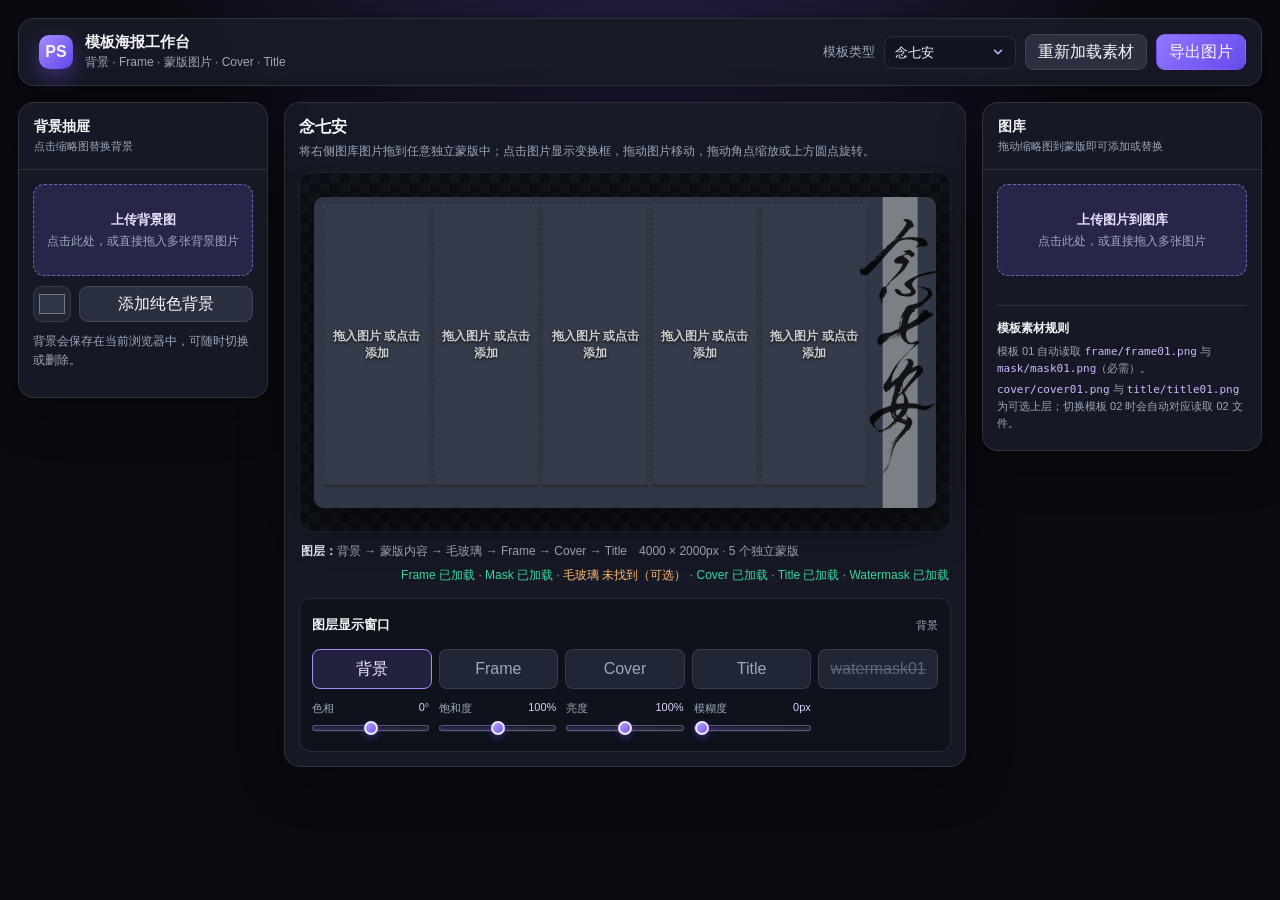
==== commit 5a149d4b: "Refactor z-index and editor foot layout Adjusted z-index values for layers and modified the editor f" ====
--- a/PSOnline/index.html
+++ b/PSOnline/index.html
@@ -216,13 +216,12 @@
       -webkit-mask-size: 100% 100%;
     }
     .overlay-layer { z-index: 2; width: 100%; height: 100%; object-fit: fill; pointer-events: none; }
-    #frameLayer { z-index: 3; }
-    #slotLayer { z-index: 4; }
+    #slotLayer { z-index: 2; }
+    #glassLayer { z-index: 3; }
+    #frameLayer { z-index: 4; }
     #coverLayer { z-index: 5; }
     #titleLayer { z-index: 6; }
     #watermaskLayer { z-index: 7; }
-    #titleLayer { z-index: 5; }
-    #watermaskLayer { z-index: 6; }
     #transformLayer { position: absolute; z-index: 20; inset: var(--stage-inset); overflow: visible; pointer-events: none; }
     .stage-message {
       z-index: 10;
@@ -284,8 +283,9 @@
     }
     /* .slot-placeholder 使用 display:grid，需显式覆盖浏览器对 hidden 的默认规则。 */
     .slot-placeholder[hidden] { display: none; }
-    .editor-foot { display: flex; justify-content: space-between; gap: 12px; margin: 10px 2px 0; color: var(--muted); font-size: 12px; line-height: 1.5; }
+    .editor-foot { display: flex; flex-wrap: wrap; align-items: center; gap: 6px 12px; margin: 10px 2px 0; color: var(--muted); font-size: 12px; line-height: 1.5; }
     .editor-foot strong { color: #dfe4ed; }
+    .editor-foot .asset-status { max-width: none; margin-left: auto; font-size: inherit; line-height: inherit; }
 
     .upload-zone {
       display: grid;
@@ -457,7 +457,6 @@
       <section class="panel editor" aria-label="编辑画布">
         <div class="editor-head">
           <div><h1 id="editorTitle">模板 01</h1><p>将右侧图库图片拖到任意独立蒙版中；点击图片显示变换框，拖动图片移动，拖动角点缩放或上方圆点旋转。</p></div>
-          <div class="asset-status" id="assetStatus" aria-live="polite"></div>
         </div>
         <div class="stage-shell">
           <div class="stage" id="stage">
@@ -472,7 +471,7 @@
           </div>
           <div class="transform-layer" id="transformLayer"></div>
         </div>
-        <div class="editor-foot"><span><strong>图层：</strong>背景 → 毛玻璃 → Frame → 蒙版内容 → Cover → Title</span><span id="maskSummary">等待蒙版</span></div>
+        <div class="editor-foot"><span><strong>图层：</strong>背景 → 蒙版内容 → 毛玻璃 → Frame → Cover → Title</span><span id="maskSummary">等待蒙版</span><span class="asset-status" id="assetStatus" aria-live="polite"></span></div>
         <section class="layer-window" aria-label="图层显示窗口">
           <div class="layer-window-head"><h2>图层显示窗口</h2><small id="activeLayerName">背景</small><button class="layer-visibility" id="layerVisibility" type="button" hidden></button></div>
           <div class="layer-list" id="layerList">
@@ -1722,8 +1721,6 @@
         context.fillStyle = gradient; context.fillRect(0, 0, width, height);
       }
       context.restore();
-      drawGlass(context, width, height);
-      drawLayer(context, state.assets.frame, width, height, 'frame');
       state.slots.forEach((slot) => {
         if (!slot.record) return;
         const item = document.createElement('canvas');
@@ -1743,6 +1740,8 @@
         itemContext.drawImage(slot.maskCanvas, 0, 0, slot.w, slot.h);
         context.drawImage(item, slot.x, slot.y);
       });
+      drawGlass(context, width, height);
+      drawLayer(context, state.assets.frame, width, height, 'frame');
       if (state.layerVisibility.cover) drawLayer(context, state.assets.cover, width, height, 'cover');
       if (state.layerVisibility.title) drawLayer(context, state.assets.title, width, height, 'title');
       if (state.layerVisibility.watermask) drawLayer(context, state.assets.watermask, width, height, 'watermask');
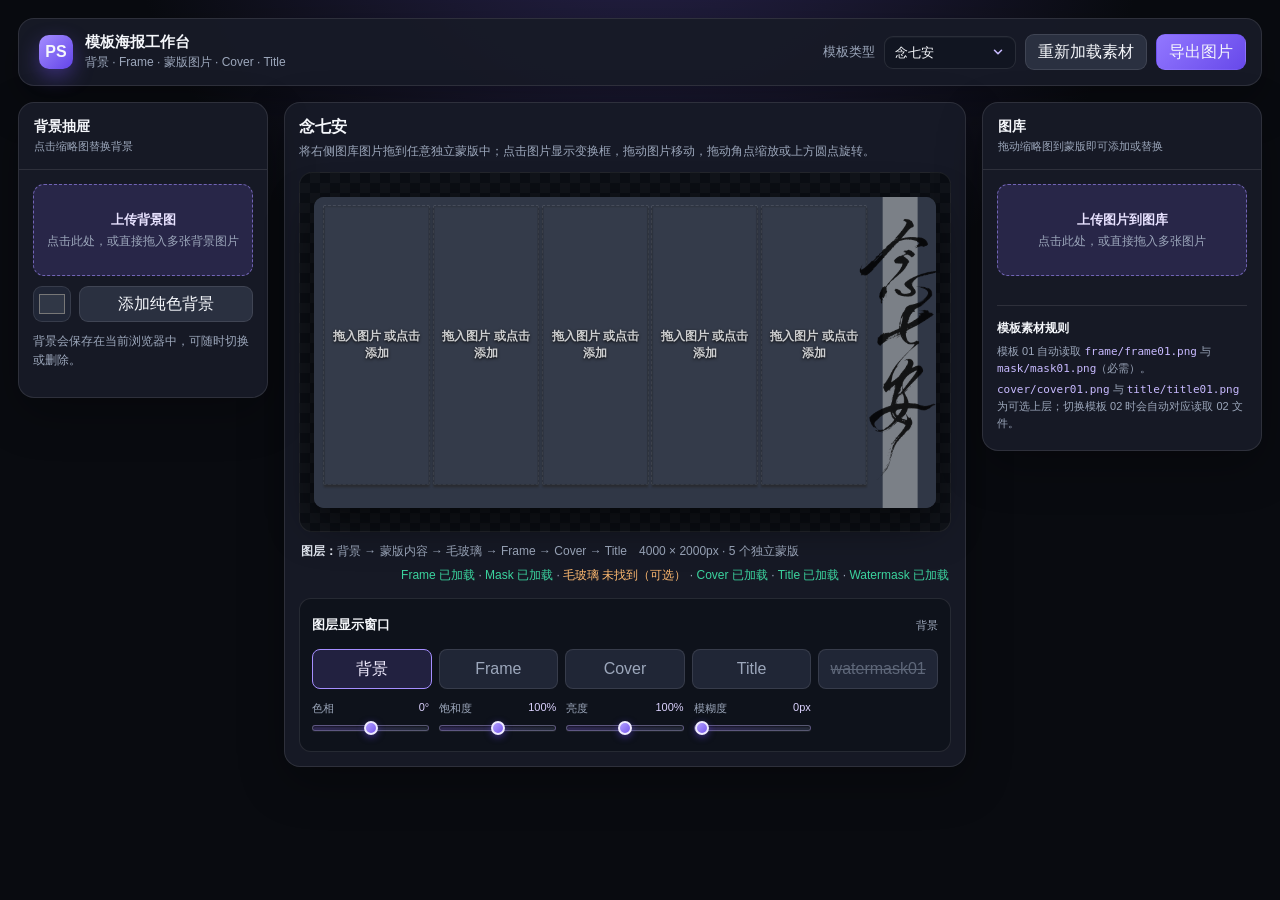
==== commit 77415939: "Update index.html" ====
--- a/PSOnline/index.html
+++ b/PSOnline/index.html
@@ -211,6 +211,7 @@
       mask-repeat: no-repeat;
       mask-position: center;
       mask-size: 100% 100%;
+      mask-mode: luminance;
       -webkit-mask-repeat: no-repeat;
       -webkit-mask-position: center;
       -webkit-mask-size: 100% 100%;
@@ -330,14 +331,15 @@
     .layer-window small { color: var(--muted); font-size: 11px; }
     .layer-list { display: grid; grid-template-columns: repeat(5, minmax(0, 1fr)); gap: 7px; }
     .layer-row { display: flex; align-items: center; justify-content: center; min-height: 34px; padding: 0 7px; cursor: pointer; color: var(--muted); border: 1px solid var(--line); border-radius: 8px; background: #202636; }
-    .layer-row[hidden], .watermask-selector[hidden] { display: none !important; }
+    .layer-row[hidden], .watermask-selector[hidden], .glass-selector[hidden] { display: none !important; }
     .layer-row.active { color: #f2edff; border-color: #a58eff; background: var(--accent-soft); }
     .layer-row.is-hidden { opacity: .5; text-decoration: line-through; }
-    .watermask-selector { display: grid; grid-template-columns: minmax(0, 1fr); align-items: center; min-width: 0; min-height: 34px; padding: 2px; border: 1px solid var(--line); border-radius: 8px; background: #202636; }
-    .watermask-selector.active { grid-template-columns: 24px minmax(0, 1fr) 24px; border-color: #a58eff; background: var(--accent-soft); }
-    .watermask-selector .layer-row { min-width: 0; overflow: hidden; text-overflow: ellipsis; white-space: nowrap; border-color: transparent; background: transparent; }
-    .watermask-selector .layer-row.active { border-color: transparent; background: transparent; }
-    .watermask-selector:not(.active) .watermask-arrow { display: none; }
+    .watermask-selector, .glass-selector { display: grid; grid-template-columns: minmax(0, 1fr); align-items: center; min-width: 0; min-height: 34px; padding: 2px; border: 1px solid var(--line); border-radius: 8px; background: #202636; }
+    .watermask-selector.active, .glass-selector.active { grid-template-columns: 24px minmax(0, 1fr) 24px; border-color: #a58eff; background: var(--accent-soft); }
+    .watermask-selector .layer-row, .glass-selector .layer-row { min-width: 0; overflow: hidden; text-overflow: ellipsis; white-space: nowrap; border-color: transparent; background: transparent; }
+    .watermask-selector .layer-row.active, .glass-selector .layer-row.active { border-color: transparent; background: transparent; }
+    .watermask-selector:not(.active) .watermask-arrow, .glass-selector:not(.active) .glass-arrow { display: none; }
+    .glass-noise-layer { position: absolute; inset: 0; pointer-events: none; mix-blend-mode: soft-light; background-repeat: repeat; }
     .watermask-arrow { width: 24px; height: 28px; padding: 0; cursor: pointer; color: #ded5ff; border: 0; border-radius: 6px; background: transparent; }
     .watermask-arrow:hover:not(:disabled) { border-color: #a58eff; background: var(--accent-soft); }
     .watermask-arrow:disabled { cursor: not-allowed; opacity: .35; }
@@ -461,7 +463,7 @@
         <div class="stage-shell">
           <div class="stage" id="stage">
             <div class="background-layer" id="backgroundLayer"></div>
-            <div class="glass-layer" id="glassLayer" hidden></div>
+            <div class="glass-layer" id="glassLayer" hidden><div class="glass-noise-layer" id="glassNoiseLayer"></div></div>
             <img class="overlay-layer" id="frameLayer" alt="" hidden>
             <div class="slot-layer" id="slotLayer"></div>
             <img class="overlay-layer" id="coverLayer" alt="" hidden>
@@ -476,7 +478,7 @@
           <div class="layer-window-head"><h2>图层显示窗口</h2><small id="activeLayerName">背景</small><button class="layer-visibility" id="layerVisibility" type="button" hidden></button></div>
           <div class="layer-list" id="layerList">
             <button class="layer-row active" type="button" data-layer="background">背景</button>
-            <button class="layer-row" type="button" data-layer="glass">毛玻璃</button>
+            <div class="glass-selector" id="glassSelector"><button class="glass-arrow" id="glassPrev" type="button" aria-label="上一个玻璃噪波">‹</button><button class="layer-row" id="glassSelect" type="button" data-layer="glass">毛玻璃</button><button class="glass-arrow" id="glassNext" type="button" aria-label="下一个玻璃噪波">›</button></div>
             <button class="layer-row" type="button" data-layer="frame">Frame</button>
             <button class="layer-row" type="button" data-layer="cover">Cover</button>
             <button class="layer-row" type="button" data-layer="title">Title</button>
@@ -487,6 +489,8 @@
             <div class="layer-control" id="saturationControlWrap"><label>饱和度 <output id="saturationValue">100%</output></label><input id="saturationControl" type="range" min="0" max="200" value="100"></div>
             <div class="layer-control" id="brightnessControlWrap"><label>亮度 <output id="brightnessValue">100%</output></label><input id="brightnessControl" type="range" min="0" max="200" value="100"></div>
             <div class="layer-control" id="blurControlWrap"><label><span id="blurLabel">模糊度</span> <output id="blurValue">0px</output></label><input id="blurControl" type="range" min="0" max="30" step="0.5" value="0"></div>
+            <div class="layer-control" id="noiseScaleControlWrap" hidden><label>噪波缩放 <output id="noiseScaleValue">160px</output></label><input id="noiseScaleControl" type="range" min="40" max="400" step="1" value="160"></div>
+            <div class="layer-control" id="noiseStrengthControlWrap" hidden><label>噪波强度 <output id="noiseStrengthValue">20%</output></label><input id="noiseStrengthControl" type="range" min="0" max="100" step="1" value="20"></div>
             <div class="layer-control" id="opacityControlWrap" hidden><label>透明度 <output id="opacityValue">100%</output></label><input id="opacityControl" type="range" min="0" max="100" value="100"></div>
           </div>
         </section>
@@ -525,6 +529,35 @@
     const BACKGROUND_DATABASE_RECORD = 'current';
     const BACKGROUND_SELECTION_RECORD = 'selected';
     const LAYER_NAMES = { background: '背景', glass: '毛玻璃', frame: 'Frame', cover: 'Cover', title: 'Title', watermask: 'Watermask' };
+    const GLASS_NOISE_NAMES = ['细颗粒', '霜雾', '水波', '晶砂'];
+
+    function createGlassNoiseTexture(kind) {
+      const canvas = document.createElement('canvas');
+      canvas.width = canvas.height = 160;
+      const context = canvas.getContext('2d');
+      const pixels = context.createImageData(canvas.width, canvas.height);
+      let seed = 7919 + kind * 104729;
+      const random = () => {
+        seed = (seed * 1664525 + 1013904223) >>> 0;
+        return seed / 4294967296;
+      };
+      for (let y = 0; y < canvas.height; y++) {
+        for (let x = 0; x < canvas.width; x++) {
+          const index = (y * canvas.width + x) * 4;
+          const grain = random() * 2 - 1;
+          const wave = Math.sin((x + y) * .11) * .35 + Math.sin((x - y) * .07) * .2;
+          const value = kind === 0 ? 128 + grain * 76
+            : kind === 1 ? 128 + grain * 28 + Math.sin(y * .19) * 17
+              : kind === 2 ? 128 + wave * 90 + grain * 16
+                : 128 + Math.sign(grain) * 48 + Math.sin(x * .42) * 18;
+          pixels.data[index] = pixels.data[index + 1] = pixels.data[index + 2] = Math.max(0, Math.min(255, value));
+          pixels.data[index + 3] = 255;
+        }
+      }
+      context.putImageData(pixels, 0, 0);
+      return { name: GLASS_NOISE_NAMES[kind], canvas, source: canvas.toDataURL('image/png') };
+    }
+    const GLASS_NOISES = GLASS_NOISE_NAMES.map((_, index) => createGlassNoiseTexture(index));
 
     let backgroundSaveQueue = Promise.resolve();
 
@@ -541,6 +574,7 @@
       assets: { frame: null, mask: null, glass: null, cover: null, title: null, watermask: null },
       watermasks: [],
       watermaskIndex: 0,
+      glassNoiseIndex: 0,
       maskWidth: 0,
       maskHeight: 0,
       slots: [],
@@ -559,7 +593,7 @@
       layerVisibility: { cover: true, title: true, watermask: false },
       layerAdjustments: {
         background: { hue: 0, saturation: 100, brightness: 100, blur: 0 },
-        glass: { hue: 0, saturation: 100, brightness: 100, blur: 12 },
+        glass: { hue: 0, saturation: 100, brightness: 100, blur: 12, noiseScale: 160, noiseStrength: 20 },
         frame: { hue: 0, saturation: 100, brightness: 100, blur: 0, opacity: 100 },
         cover: { hue: 0, saturation: 100, brightness: 100, blur: 0, opacity: 100 },
         title: { hue: 0, saturation: 100, brightness: 100, blur: 0, opacity: 100 },
@@ -577,6 +611,7 @@
       stage: document.getElementById('stage'),
       backgroundLayer: document.getElementById('backgroundLayer'),
       glassLayer: document.getElementById('glassLayer'),
+      glassNoiseLayer: document.getElementById('glassNoiseLayer'),
       frameLayer: document.getElementById('frameLayer'),
       coverLayer: document.getElementById('coverLayer'),
       titleLayer: document.getElementById('titleLayer'),
@@ -602,21 +637,31 @@
       brightnessControlWrap: document.getElementById('brightnessControlWrap'),
       blurControlWrap: document.getElementById('blurControlWrap'),
       blurLabel: document.getElementById('blurLabel'),
+      noiseScaleControlWrap: document.getElementById('noiseScaleControlWrap'),
+      noiseStrengthControlWrap: document.getElementById('noiseStrengthControlWrap'),
       hueLabel: document.getElementById('hueLabel'),
       hueControl: document.getElementById('hueControl'),
       saturationControl: document.getElementById('saturationControl'),
       brightnessControl: document.getElementById('brightnessControl'),
       blurControl: document.getElementById('blurControl'),
+      noiseScaleControl: document.getElementById('noiseScaleControl'),
+      noiseStrengthControl: document.getElementById('noiseStrengthControl'),
       opacityControl: document.getElementById('opacityControl'),
       opacityControlWrap: document.getElementById('opacityControlWrap'),
       watermaskSelector: document.getElementById('watermaskSelector'),
       watermaskSelect: document.getElementById('watermaskSelect'),
       watermaskPrev: document.getElementById('watermaskPrev'),
       watermaskNext: document.getElementById('watermaskNext'),
+      glassSelector: document.getElementById('glassSelector'),
+      glassSelect: document.getElementById('glassSelect'),
+      glassPrev: document.getElementById('glassPrev'),
+      glassNext: document.getElementById('glassNext'),
       hueValue: document.getElementById('hueValue'),
       saturationValue: document.getElementById('saturationValue'),
       brightnessValue: document.getElementById('brightnessValue'),
       blurValue: document.getElementById('blurValue'),
+      noiseScaleValue: document.getElementById('noiseScaleValue'),
+      noiseStrengthValue: document.getElementById('noiseStrengthValue'),
       opacityValue: document.getElementById('opacityValue')
     };
 
@@ -652,7 +697,8 @@
         const strength = state.layerAdjustments.glass.blur;
         els.glassLayer.style.backdropFilter = `blur(${strength}px)`;
         els.glassLayer.style.webkitBackdropFilter = `blur(${strength}px)`;
-        els.glassLayer.hidden = !state.assets.glass || strength <= 0;
+        els.glassLayer.hidden = !state.assets.glass || (strength <= 0 && state.layerAdjustments.glass.noiseStrength <= 0);
+        applyGlassNoise();
       }
       if (!layer || layer === 'frame') {
         els.frameLayer.style.filter = layerFilter('frame');
@@ -693,6 +739,10 @@
       els.brightnessValue.textContent = `${adjustment.brightness}%`;
       els.blurValue.textContent = `${adjustment.blur}px`;
       els.opacityValue.textContent = `${adjustment.opacity ?? 100}%`;
+      els.noiseScaleControl.value = adjustment.noiseScale ?? 160;
+      els.noiseStrengthControl.value = adjustment.noiseStrength ?? 20;
+      els.noiseScaleValue.textContent = `${adjustment.noiseScale ?? 160}px`;
+      els.noiseStrengthValue.textContent = `${adjustment.noiseStrength ?? 20}%`;
       const isFrame = layer === 'frame';
       const isGlass = layer === 'glass';
       els.hueControlWrap.hidden = isFrame || isGlass;
@@ -701,7 +751,14 @@
       els.blurControlWrap.hidden = isFrame;
       els.hueLabel.textContent = '色相';
       els.blurLabel.textContent = isGlass ? '毛玻璃强度' : '模糊度';
+      els.noiseScaleControlWrap.hidden = !isGlass;
+      els.noiseStrengthControlWrap.hidden = !isGlass;
       els.opacityControlWrap.hidden = !['frame', 'cover', 'title', 'watermask'].includes(layer);
+      els.glassSelector.hidden = !state.assets.glass;
+      els.glassSelector.classList.toggle('active', layer === 'glass');
+      els.glassSelect.textContent = `毛玻璃 · ${GLASS_NOISES[state.glassNoiseIndex].name}`;
+      els.glassPrev.disabled = GLASS_NOISES.length < 2;
+      els.glassNext.disabled = GLASS_NOISES.length < 2;
       els.watermaskSelector.hidden = !state.assets.watermask;
       els.watermaskSelector.classList.toggle('active', layer === 'watermask');
       els.watermaskSelect.textContent = state.watermasks[state.watermaskIndex]?.name || 'Watermask';
@@ -841,6 +898,20 @@
 
     function cycleWatermask(direction) {
       setWatermask(state.watermaskIndex + direction);
+    }
+
+    function applyGlassNoise() {
+      const adjustment = state.layerAdjustments.glass;
+      const texture = GLASS_NOISES[state.glassNoiseIndex];
+      els.glassNoiseLayer.style.backgroundImage = `url("${texture.source}")`;
+      els.glassNoiseLayer.style.backgroundSize = `${adjustment.noiseScale}px ${adjustment.noiseScale}px`;
+      els.glassNoiseLayer.style.opacity = String(adjustment.noiseStrength / 100);
+    }
+
+    function cycleGlassNoise(direction) {
+      state.glassNoiseIndex = (state.glassNoiseIndex + direction + GLASS_NOISES.length) % GLASS_NOISES.length;
+      applyGlassNoise();
+      renderLayerWindow();
     }
 
     async function loadWatermasks() {
@@ -1682,7 +1753,7 @@
     function drawGlass(context, width, height) {
       const asset = state.assets.glass;
       const strength = state.layerAdjustments.glass.blur;
-      if (!asset || strength <= 0) return;
+      if (!asset || (strength <= 0 && state.layerAdjustments.glass.noiseStrength <= 0)) return;
       const glassCanvas = document.createElement('canvas');
       glassCanvas.width = width;
       glassCanvas.height = height;
@@ -1690,11 +1761,44 @@
       glassContext.imageSmoothingEnabled = true;
       glassContext.imageSmoothingQuality = 'high';
       glassContext.filter = `blur(${strength}px)`;
-      // 此刻主画布仅包含背景，因此毛玻璃只会模糊背景，不影响 Frame 与蒙版图片。
+      // 此刻主画布包含背景与蒙版内容；Frame 及其后的图层尚未绘制。
       glassContext.drawImage(context.canvas, 0, 0, width, height);
       glassContext.filter = 'none';
       glassContext.globalCompositeOperation = 'destination-in';
-      glassContext.drawImage(asset.image, 0, 0, width, height);
+      // Glass 使用黑白图：白色为有效区域、黑色为透明区域、灰色按亮度渐变。
+      const maskCanvas = document.createElement('canvas');
+      maskCanvas.width = width;
+      maskCanvas.height = height;
+      const maskContext = maskCanvas.getContext('2d', { willReadFrequently: true });
+      maskContext.drawImage(asset.image, 0, 0, width, height);
+      const pixels = maskContext.getImageData(0, 0, width, height);
+      for (let index = 0; index < pixels.data.length; index += 4) {
+        const luminance = .2126 * pixels.data[index] + .7152 * pixels.data[index + 1] + .0722 * pixels.data[index + 2];
+        pixels.data[index + 3] = Math.round(pixels.data[index + 3] * luminance / 255);
+      }
+      maskContext.putImageData(pixels, 0, 0);
+      glassContext.drawImage(maskCanvas, 0, 0);
+      const noiseStrength = state.layerAdjustments.glass.noiseStrength;
+      if (noiseStrength > 0) {
+        const texture = GLASS_NOISES[state.glassNoiseIndex];
+        const tileSize = state.layerAdjustments.glass.noiseScale;
+        const noiseCanvas = document.createElement('canvas');
+        noiseCanvas.width = width;
+        noiseCanvas.height = height;
+        const noiseContext = noiseCanvas.getContext('2d');
+        for (let y = 0; y < height; y += tileSize) {
+          for (let x = 0; x < width; x += tileSize) {
+            noiseContext.drawImage(texture.canvas, x, y, tileSize, tileSize);
+          }
+        }
+        noiseContext.globalCompositeOperation = 'destination-in';
+        noiseContext.drawImage(maskCanvas, 0, 0);
+        glassContext.save();
+        glassContext.globalCompositeOperation = 'soft-light';
+        glassContext.globalAlpha = noiseStrength / 100;
+        glassContext.drawImage(noiseCanvas, 0, 0);
+        glassContext.restore();
+      }
       context.drawImage(glassCanvas, 0, 0);
     }
 
@@ -1811,7 +1915,9 @@
     els.layerVisibility.addEventListener('click', toggleActiveLayerVisibility);
     els.watermaskPrev.addEventListener('click', () => cycleWatermask(-1));
     els.watermaskNext.addEventListener('click', () => cycleWatermask(1));
-    [['hue', els.hueControl], ['saturation', els.saturationControl], ['brightness', els.brightnessControl], ['blur', els.blurControl], ['opacity', els.opacityControl]].forEach(([key, control]) => {
+    els.glassPrev.addEventListener('click', () => cycleGlassNoise(-1));
+    els.glassNext.addEventListener('click', () => cycleGlassNoise(1));
+    [['hue', els.hueControl], ['saturation', els.saturationControl], ['brightness', els.brightnessControl], ['blur', els.blurControl], ['noiseScale', els.noiseScaleControl], ['noiseStrength', els.noiseStrengthControl], ['opacity', els.opacityControl]].forEach(([key, control]) => {
       control.addEventListener('input', () => updateActiveLayerAdjustment(key, control.value));
     });
 
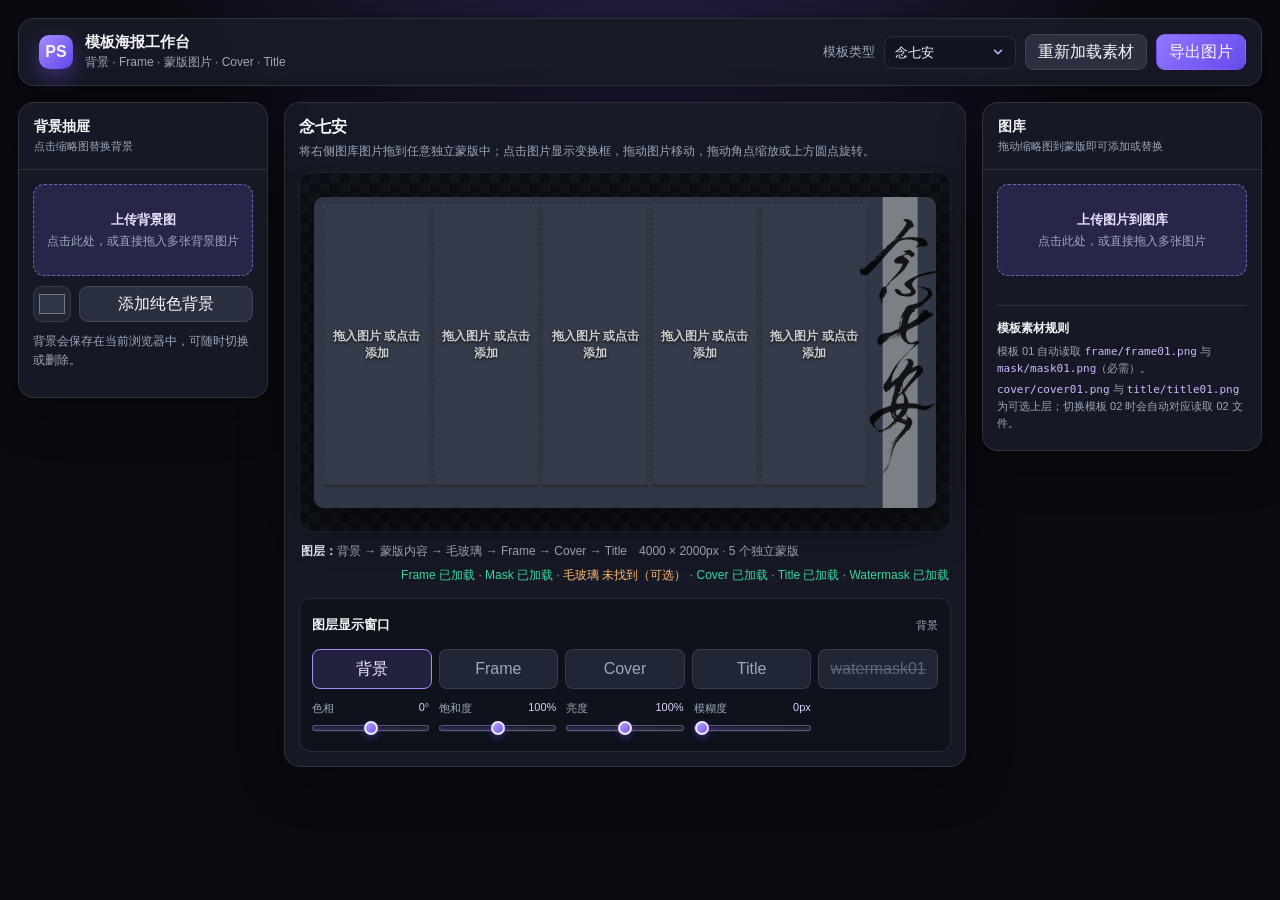
==== commit 42280069: "Refactor glass noise texture creation logic" ====
--- a/PSOnline/index.html
+++ b/PSOnline/index.html
@@ -340,9 +340,9 @@
     .watermask-selector .layer-row.active, .glass-selector .layer-row.active { border-color: transparent; background: transparent; }
     .watermask-selector:not(.active) .watermask-arrow, .glass-selector:not(.active) .glass-arrow { display: none; }
     .glass-noise-layer { position: absolute; inset: 0; pointer-events: none; mix-blend-mode: soft-light; background-repeat: repeat; }
-    .watermask-arrow { width: 24px; height: 28px; padding: 0; cursor: pointer; color: #ded5ff; border: 0; border-radius: 6px; background: transparent; }
-    .watermask-arrow:hover:not(:disabled) { border-color: #a58eff; background: var(--accent-soft); }
-    .watermask-arrow:disabled { cursor: not-allowed; opacity: .35; }
+    .watermask-arrow, .glass-arrow { width: 24px; height: 28px; padding: 0; cursor: pointer; color: #ded5ff; border: 0; border-radius: 6px; background: transparent; }
+    .watermask-arrow:hover:not(:disabled), .glass-arrow:hover:not(:disabled) { border-color: #a58eff; background: var(--accent-soft); }
+    .watermask-arrow:disabled, .glass-arrow:disabled { cursor: not-allowed; opacity: .35; }
     .layer-controls { display: grid; grid-template-columns: repeat(5, minmax(0, 1fr)); gap: 10px; margin-top: 12px; }
     .layer-control { min-width: 0; color: var(--muted); font-size: 11px; }
     .layer-control label { display: flex; justify-content: space-between; gap: 5px; }
@@ -529,7 +529,7 @@
     const BACKGROUND_DATABASE_RECORD = 'current';
     const BACKGROUND_SELECTION_RECORD = 'selected';
     const LAYER_NAMES = { background: '背景', glass: '毛玻璃', frame: 'Frame', cover: 'Cover', title: 'Title', watermask: 'Watermask' };
-    const GLASS_NOISE_NAMES = ['细颗粒', '霜雾', '水波', '晶砂'];
+    const GLASS_NOISE_NAMES = ['细颗粒', '霜雾', '水波', '晶砂', '纸张纹理', '画布纹理', '拉丝玻璃', '冰裂纹'];
 
     function createGlassNoiseTexture(kind) {
       const canvas = document.createElement('canvas');
@@ -546,10 +546,15 @@
           const index = (y * canvas.width + x) * 4;
           const grain = random() * 2 - 1;
           const wave = Math.sin((x + y) * .11) * .35 + Math.sin((x - y) * .07) * .2;
-          const value = kind === 0 ? 128 + grain * 76
-            : kind === 1 ? 128 + grain * 28 + Math.sin(y * .19) * 17
-              : kind === 2 ? 128 + wave * 90 + grain * 16
-                : 128 + Math.sign(grain) * 48 + Math.sin(x * .42) * 18;
+          let value;
+          if (kind === 0) value = 128 + grain * 76; // 细颗粒
+          else if (kind === 1) value = 128 + grain * 28 + Math.sin(y * .19) * 17; // 霜雾
+          else if (kind === 2) value = 128 + wave * 90 + grain * 16; // 水波
+          else if (kind === 3) value = 128 + Math.sign(grain) * 48 + Math.sin(x * .42) * 18; // 晶砂
+          else if (kind === 4) value = 132 + grain * 24 + Math.sin(y * .34 + Math.sin(x * .08)) * 17 + Math.sin(x * .025) * 10; // 纸张纤维
+          else if (kind === 5) value = 128 + grain * 18 + Math.sin(x * .26) * 26 + Math.sin(y * .26) * 26; // 画布经纬
+          else if (kind === 6) value = 128 + Math.sin(x * .33 + Math.sin(y * .09) * 1.8) * 66 + grain * 10; // 拉丝
+          else value = 128 + Math.sin((x * .18) + Math.sin(y * .12) * 2.5) * 30 + Math.sin((x + y) * .07) * 28 + grain * 20; // 冰裂
           pixels.data[index] = pixels.data[index + 1] = pixels.data[index + 2] = Math.max(0, Math.min(255, value));
           pixels.data[index + 3] = 255;
         }
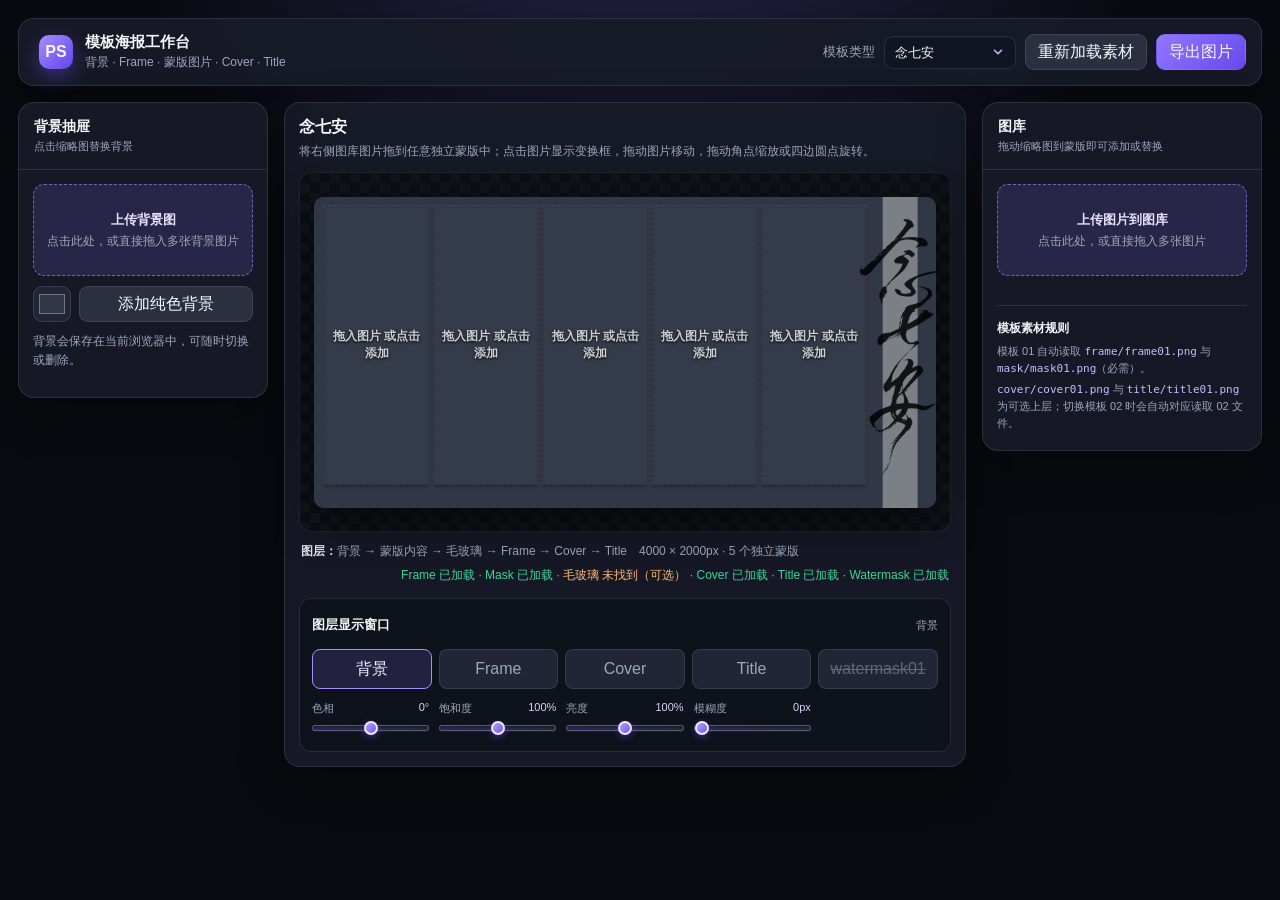
==== commit af3ac861: "Enhance rotation handles and labels in index.html" ====
--- a/PSOnline/index.html
+++ b/PSOnline/index.html
@@ -265,9 +265,17 @@
     .transform-handle[data-handle="ne"] { top: -6px; right: -6px; cursor: nesw-resize; }
     .transform-handle[data-handle="se"] { right: -6px; bottom: -6px; cursor: nwse-resize; }
     .transform-handle[data-handle="sw"] { bottom: -6px; left: -6px; cursor: nesw-resize; }
-    .transform-handle[data-handle="rotate"] { top: -31px; left: calc(50% - 5px); border-radius: 50%; cursor: grab; }
-    .transform-handle[data-handle="rotate"]::after { position: absolute; top: 9px; left: 4px; width: 1px; height: 16px; content: ""; background: #c4b6ff; pointer-events: none; }
-    .transform-handle[data-handle="rotate"]:active { cursor: grabbing; }
+    .transform-handle[data-handle^="rotate"] { border-radius: 50%; cursor: grab; }
+    .transform-handle[data-handle^="rotate"]::after { position: absolute; content: ""; background: #c4b6ff; pointer-events: none; }
+    .transform-handle[data-handle="rotate-top"] { top: -31px; left: calc(50% - 5px); }
+    .transform-handle[data-handle="rotate-top"]::after { top: 9px; left: 4px; width: 1px; height: 16px; }
+    .transform-handle[data-handle="rotate-right"] { top: calc(50% - 5px); right: -31px; }
+    .transform-handle[data-handle="rotate-right"]::after { top: 4px; right: 9px; width: 16px; height: 1px; }
+    .transform-handle[data-handle="rotate-bottom"] { bottom: -31px; left: calc(50% - 5px); }
+    .transform-handle[data-handle="rotate-bottom"]::after { bottom: 9px; left: 4px; width: 1px; height: 16px; }
+    .transform-handle[data-handle="rotate-left"] { top: calc(50% - 5px); left: -31px; }
+    .transform-handle[data-handle="rotate-left"]::after { top: 4px; left: 9px; width: 16px; height: 1px; }
+    .transform-handle[data-handle^="rotate"]:active { cursor: grabbing; }
     .slot-placeholder {
       position: absolute;
       inset: 0;
@@ -458,7 +466,7 @@
 
       <section class="panel editor" aria-label="编辑画布">
         <div class="editor-head">
-          <div><h1 id="editorTitle">模板 01</h1><p>将右侧图库图片拖到任意独立蒙版中；点击图片显示变换框，拖动图片移动，拖动角点缩放或上方圆点旋转。</p></div>
+          <div><h1 id="editorTitle">模板 01</h1><p>将右侧图库图片拖到任意独立蒙版中；点击图片显示变换框，拖动图片移动，拖动角点缩放或四边圆点旋转。</p></div>
         </div>
         <div class="stage-shell">
           <div class="stage" id="stage">
@@ -1360,7 +1368,7 @@
       const box = document.createElement('div');
       box.className = 'transform-box';
       box.dataset.slotIndex = String(slot.index);
-      const labels = { nw: '左上角缩放', ne: '右上角缩放', se: '右下角缩放', sw: '左下角缩放', rotate: '旋转图片' };
+      const labels = { nw: '左上角缩放', ne: '右上角缩放', se: '右下角缩放', sw: '左下角缩放', 'rotate-top': '从上边旋转', 'rotate-right': '从右边旋转', 'rotate-bottom': '从下边旋转', 'rotate-left': '从左边旋转' };
       Object.keys(labels).forEach((handleType) => {
         const handle = document.createElement('button');
         handle.type = 'button';
@@ -1381,7 +1389,7 @@
       const { width, height } = slotImageSize(slot);
       const center = { x: slot.x + slot.imageX + width / 2, y: slot.y + slot.imageY + height / 2 };
       const transform = { index, pointerId: event.pointerId, handleType, startScale: slot.scale, startRotation: slot.rotation, width, height, center };
-      if (handleType === 'rotate') {
+      if (handleType.startsWith('rotate-')) {
         const point = pointerToStage(event);
         transform.startPointerAngle = Math.atan2(point.y - center.y, point.x - center.x);
       } else {
@@ -1402,7 +1410,7 @@
       const slot = state.slots[transform.index];
       if (!slot?.record) return false;
       const point = pointerToStage(event);
-      if (transform.handleType === 'rotate') {
+      if (transform.handleType.startsWith('rotate-')) {
         const angle = Math.atan2(point.y - transform.center.y, point.x - transform.center.x);
         let rotation = transform.startRotation + (angle - transform.startPointerAngle) * 180 / Math.PI;
         if (event.shiftKey) rotation = Math.round(rotation / 15) * 15;
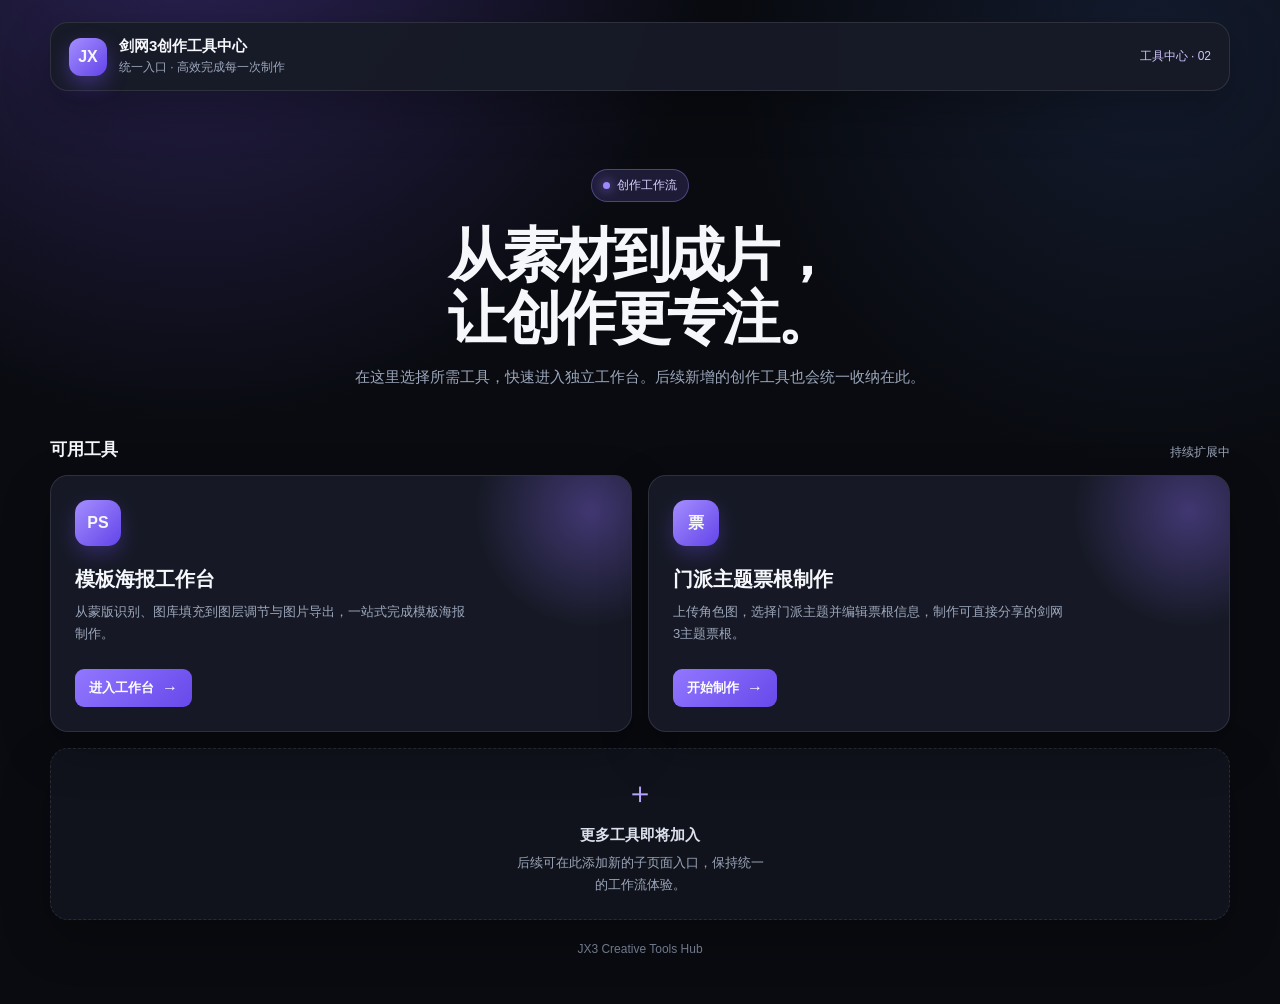
==== commit e14a0f4e: "Update print statement from 'Hello' to 'Goodbye'" ====
--- a/PSOnline/index.html
+++ b/PSOnline/index.html
@@ -3,21 +3,16 @@
 <head>
   <meta charset="UTF-8">
   <meta name="viewport" content="width=device-width, initial-scale=1.0">
-  <title>小叽最最最最最努力了</title>
+  <title>剑网3创作工具中心</title>
   <style>
     :root {
       --page: #090b10;
-      --panel: #171b27;
-      --panel-soft: #202636;
-      --line: rgba(255,255,255,.1);
+      --panel: rgba(23, 27, 39, .96);
+      --line: rgba(255, 255, 255, .1);
       --text: #f5f7fb;
       --muted: #9ca7bb;
-      --accent: #8b70ff;
-      --accent-soft: rgba(139,112,255,.16);
-      --ok: #3bd39e;
-      --warn: #ffba70;
+      --accent-soft: rgba(139, 112, 255, .16);
     }
-
     * { box-sizing: border-box; }
     body {
       min-width: 0;
@@ -25,1922 +20,80 @@
       margin: 0;
       color: var(--text);
       font-family: Inter, "Segoe UI", "PingFang SC", "Microsoft YaHei", sans-serif;
-      background: radial-gradient(circle at 50% -20%, #2b2552 0, transparent 42%), var(--page);
+      background: radial-gradient(circle at 15% -10%, rgba(117, 86, 235, .32), transparent 34%), radial-gradient(circle at 90% 5%, rgba(67, 101, 184, .18), transparent 28%), var(--page);
     }
-    button, select, input { font: inherit; }
-    button { border: 0; }
-    input[type="file"] { display: none; }
-
-    .app { width: min(1800px, calc(100% - 36px)); margin: 0 auto; padding: 18px 0 28px; }
-    .topbar, .panel {
-      border: 1px solid var(--line);
-      border-radius: 16px;
-      background: rgba(23,27,39,.96);
-      box-shadow: 0 16px 46px rgba(0,0,0,.28);
-    }
-    .topbar {
-      display: flex;
-      align-items: center;
-      justify-content: space-between;
-      flex-wrap: wrap;
-      gap: 20px;
-      min-height: 68px;
-      padding: 12px 15px 12px 20px;
-    }
+    .app { width: min(1180px, calc(100% - 40px)); margin: 0 auto; padding: 22px 0 48px; }
+    .topbar, .tool-card, .roadmap { border: 1px solid var(--line); border-radius: 18px; background: var(--panel); box-shadow: 0 18px 48px rgba(0, 0, 0, .26); }
+    .topbar { display: flex; align-items: center; justify-content: space-between; gap: 16px; padding: 14px 18px; }
     .brand { display: flex; align-items: center; gap: 12px; }
-    .brand-mark {
-      display: grid;
-      width: 34px;
-      height: 34px;
-      place-items: center;
-      border-radius: 10px;
-      font-weight: 800;
-      background: linear-gradient(135deg, #a58eff, #6244e9);
-      box-shadow: 0 8px 20px rgba(112,79,240,.4);
-    }
+    .brand-mark { display: grid; width: 38px; height: 38px; place-items: center; border-radius: 12px; font-weight: 800; background: linear-gradient(135deg, #a58eff, #6244e9); box-shadow: 0 8px 20px rgba(112, 79, 240, .4); }
     .brand strong { display: block; font-size: 15px; }
-    .brand span { display: block; margin-top: 2px; color: var(--muted); font-size: 12px; }
-    .actions, .template-picker { display: flex; align-items: center; gap: 9px; }
-    .template-picker { color: var(--muted); font-size: 13px; }
-    .template-picker select {
-      min-width: 132px;
-      padding: 8px 34px 8px 10px;
-      color: var(--text);
-      outline: none;
-      border: 1px solid var(--line);
-      border-radius: 9px;
-      background-color: #111521;
-      background-image: url("data:image/svg+xml,%3Csvg xmlns='http://www.w3.org/2000/svg' viewBox='0 0 16 16' fill='none'%3E%3Cpath d='m4 6 4 4 4-4' stroke='%23c8baff' stroke-width='1.8' stroke-linecap='round' stroke-linejoin='round'/%3E%3C/svg%3E");
-      background-repeat: no-repeat;
-      background-position: right 10px center;
-      background-size: 14px;
-      box-shadow: inset 0 1px 0 rgba(255,255,255,.035);
-      cursor: pointer;
-      color-scheme: dark;
-      appearance: none;
-      -webkit-appearance: none;
-      transition: border-color .16s ease, background-color .16s ease, box-shadow .16s ease;
-    }
-    .template-picker select:hover { border-color: rgba(178,159,255,.62); background-color: #1b2030; }
-    .template-picker select:focus-visible { border-color: #a58eff; box-shadow: 0 0 0 3px rgba(139,112,255,.2), inset 0 1px 0 rgba(255,255,255,.05); }
-    .template-picker select:open { border-color: #a58eff; background-color: #202636; box-shadow: 0 6px 18px rgba(0,0,0,.24), inset 0 1px 0 rgba(255,255,255,.05); }
-    .template-picker select option { color: var(--text); background: #171b27; }
-    .template-picker select option:checked { color: #f2edff; background: #5742c7; }
-    .btn {
-      min-height: 36px;
-      padding: 0 12px;
-      cursor: pointer;
-      color: var(--text);
-      border: 1px solid var(--line);
-      border-radius: 9px;
-      background: #2a3040;
-      transition: transform .16s ease, background .16s ease, opacity .16s ease;
-    }
-    .btn:hover:not(:disabled) { transform: translateY(-1px); background: #383f53; }
-    .btn:disabled { cursor: not-allowed; opacity: .45; }
-    .btn.primary { border-color: transparent; background: linear-gradient(135deg, #9277ff, #6749ea); }
-
-    .workspace {
-      display: grid;
-      grid-template-columns: 250px minmax(0, 1fr) 280px;
-      gap: 16px;
-      align-items: start;
-      margin-top: 16px;
-    }
-    .panel { overflow: hidden; }
-    .panel-head {
-      display: flex;
-      justify-content: space-between;
-      align-items: center;
-      gap: 10px;
-      padding: 15px;
-      border-bottom: 1px solid var(--line);
-    }
-    .panel-head h2 { margin: 0; font-size: 14px; }
-    .panel-head small { display: block; margin-top: 3px; color: var(--muted); font-size: 11px; }
-    .panel-body { padding: 14px; }
-    .note { margin: 10px 0 0; color: var(--muted); font-size: 12px; line-height: 1.55; }
-
-    .image-grid { display: grid; grid-template-columns: repeat(2, minmax(0, 1fr)); gap: 9px; margin-top: 14px; }
-    .image-card {
-      position: relative;
-      min-width: 0;
-      overflow: hidden;
-      padding: 0;
-      cursor: pointer;
-      border: 1px solid transparent;
-      border-radius: 10px;
-      background: #252b3a;
-      transition: transform .16s ease, border-color .16s ease, box-shadow .16s ease;
-    }
-    .background-card { aspect-ratio: 1.25; }
-    .gallery-card { aspect-ratio: 1; }
-    .image-card:hover { transform: translateY(-2px); border-color: rgba(164,142,255,.8); }
-    .image-card.active { border-color: #a58eff; box-shadow: 0 0 0 2px rgba(165,142,255,.22); }
-    .image-card img { display: block; width: 100%; height: 100%; object-fit: cover; }
-    /* 让图库卡片而非内部 img 成为唯一的拖拽源，避免浏览器先进入图片原生拖拽状态。 */
-    .gallery-card img, .gallery-card .image-name { pointer-events: none; }
-    .gallery-card.dragging-source { opacity: .62; }
-    .image-name {
-      position: absolute;
-      right: 0;
-      bottom: 0;
-      left: 0;
-      overflow: hidden;
-      padding: 18px 6px 6px;
-      color: white;
-      font-size: 10px;
-      white-space: nowrap;
-      text-overflow: ellipsis;
-      text-align: left;
-      background: linear-gradient(transparent, rgba(0,0,0,.78));
-    }
-    .empty-grid {
-      grid-column: 1 / -1;
-      padding: 20px 8px;
-      color: var(--muted);
-      font-size: 12px;
-      line-height: 1.5;
-      text-align: center;
-      border: 1px dashed rgba(255,255,255,.15);
-      border-radius: 10px;
-    }
-
-    .editor { min-width: 0; padding: 14px; overflow: visible; }
-    .editor-head { display: flex; justify-content: space-between; align-items: flex-start; gap: 14px; margin-bottom: 12px; }
-    .editor-head h1 { margin: 0; font-size: 16px; }
-    .editor-head p { margin: 4px 0 0; color: var(--muted); font-size: 12px; line-height: 1.5; }
-    .asset-status { max-width: 48%; color: var(--muted); font-size: 11px; line-height: 1.55; text-align: right; }
-    .asset-status .ok { color: var(--ok); }
-    .asset-status .missing { color: var(--warn); }
-
-    .stage-shell {
-      --stage-inset: 14px;
-      position: relative;
-      display: flex;
-      justify-content: center;
-      align-items: center;
-      min-height: 360px;
-      padding: var(--stage-inset);
-      overflow: visible;
-      border: 1px solid rgba(255,255,255,.08);
-      border-radius: 13px;
-      background-color: #0b0e14;
-      background-image: linear-gradient(45deg, rgba(255,255,255,.022) 25%, transparent 25%, transparent 75%, rgba(255,255,255,.022) 75%), linear-gradient(45deg, rgba(255,255,255,.022) 25%, transparent 25%, transparent 75%, rgba(255,255,255,.022) 75%);
-      background-position: 0 0, 10px 10px;
-      background-size: 20px 20px;
-    }
-    .stage {
-      position: relative;
-      width: 100%;
-      min-width: 0;
-      overflow: hidden;
-      aspect-ratio: 2 / 1;
-      border-radius: 10px;
-      background: #303746;
-      box-shadow: 0 14px 42px rgba(0,0,0,.55);
-    }
-    /* 加载提示统一由 .stage-message 呈现，避免两个文字层叠加。 */
-    .stage.loading::after { content: none; display: none; }
-    .background-layer, .glass-layer, .overlay-layer, .slot-layer, .stage-message { position: absolute; inset: 0; }
-    .background-layer { z-index: 1; background: #303746 center / cover no-repeat; }
-    .glass-layer {
-      z-index: 2;
-      pointer-events: none;
-      background: rgba(255, 255, 255, .04);
-      mask-repeat: no-repeat;
-      mask-position: center;
-      mask-size: 100% 100%;
-      mask-mode: luminance;
-      -webkit-mask-repeat: no-repeat;
-      -webkit-mask-position: center;
-      -webkit-mask-size: 100% 100%;
-    }
-    .overlay-layer { z-index: 2; width: 100%; height: 100%; object-fit: fill; pointer-events: none; }
-    #slotLayer { z-index: 2; }
-    #glassLayer { z-index: 3; }
-    #frameLayer { z-index: 4; }
-    #coverLayer { z-index: 5; }
-    #titleLayer { z-index: 6; }
-    #watermaskLayer { z-index: 7; }
-    #transformLayer { position: absolute; z-index: 20; inset: var(--stage-inset); overflow: visible; pointer-events: none; }
-    .stage-message {
-      z-index: 10;
-      display: grid;
-      place-items: center;
-      padding: 22px;
-      color: #d4dae7;
-      font-size: 13px;
-      line-height: 1.6;
-      text-align: center;
-      background: rgba(9,11,16,.52);
-      pointer-events: none;
-    }
-    .stage-message[hidden] { display: none; }
-    .slot {
-      position: absolute;
-      overflow: hidden;
-      isolation: isolate;
-      cursor: crosshair;
-      outline: 1px dashed rgba(255,255,255,.3);
-      outline-offset: -1px;
-      background: rgba(255,255,255,.025);
-      -webkit-mask-repeat: no-repeat;
-      -webkit-mask-position: center;
-      -webkit-mask-size: 100% 100%;
-      mask-repeat: no-repeat;
-      mask-position: center;
-      mask-size: 100% 100%;
-      transition: background .15s ease, outline-color .15s ease, box-shadow .15s ease;
-    }
-    .slot:hover, .slot.drop-target { outline-color: #af98ff; box-shadow: inset 0 0 0 2px rgba(175,152,255,.85); }
-    .slot.drop-target { background: rgba(139,112,255,.24); }
-    .slot.has-image { cursor: grab; }
-    .slot.moving { cursor: grabbing; }
-    .slot.selected { outline-color: rgba(178,159,255,.72); }
-    .slot-image { position: absolute; max-width: none; user-select: none; pointer-events: none; transform-origin: center center; }
-    .transform-box { position: absolute; border: 1px solid #c4b6ff; box-shadow: 0 0 0 1px rgba(40,29,92,.45); pointer-events: none; transform-origin: center center; }
-    .transform-handle { position: absolute; width: 10px; height: 10px; padding: 0; border: 1px solid #5d43d7; border-radius: 1px; background: #f4f1ff; box-shadow: 0 1px 3px rgba(0,0,0,.42); pointer-events: auto; }
-    .transform-handle[data-handle="nw"] { top: -6px; left: -6px; cursor: nwse-resize; }
-    .transform-handle[data-handle="ne"] { top: -6px; right: -6px; cursor: nesw-resize; }
-    .transform-handle[data-handle="se"] { right: -6px; bottom: -6px; cursor: nwse-resize; }
-    .transform-handle[data-handle="sw"] { bottom: -6px; left: -6px; cursor: nesw-resize; }
-    .transform-handle[data-handle^="rotate"] { border-radius: 50%; cursor: grab; }
-    .transform-handle[data-handle^="rotate"]::after { position: absolute; content: ""; background: #c4b6ff; pointer-events: none; }
-    .transform-handle[data-handle="rotate-top"] { top: -31px; left: calc(50% - 5px); }
-    .transform-handle[data-handle="rotate-top"]::after { top: 9px; left: 4px; width: 1px; height: 16px; }
-    .transform-handle[data-handle="rotate-right"] { top: calc(50% - 5px); right: -31px; }
-    .transform-handle[data-handle="rotate-right"]::after { top: 4px; right: 9px; width: 16px; height: 1px; }
-    .transform-handle[data-handle="rotate-bottom"] { bottom: -31px; left: calc(50% - 5px); }
-    .transform-handle[data-handle="rotate-bottom"]::after { bottom: 9px; left: 4px; width: 1px; height: 16px; }
-    .transform-handle[data-handle="rotate-left"] { top: calc(50% - 5px); left: -31px; }
-    .transform-handle[data-handle="rotate-left"]::after { top: 4px; left: 9px; width: 16px; height: 1px; }
-    .transform-handle[data-handle^="rotate"]:active { cursor: grabbing; }
-    .slot-placeholder {
-      position: absolute;
-      inset: 0;
-      display: grid;
-      place-items: center;
-      padding: 6px;
-      color: rgba(255,255,255,.78);
-      font-size: clamp(9px, 1.2vw, 12px);
-      font-weight: 600;
-      line-height: 1.45;
-      text-align: center;
-      text-shadow: 0 1px 3px rgba(0,0,0,.9);
-      pointer-events: none;
-    }
-    /* .slot-placeholder 使用 display:grid，需显式覆盖浏览器对 hidden 的默认规则。 */
-    .slot-placeholder[hidden] { display: none; }
-    .editor-foot { display: flex; flex-wrap: wrap; align-items: center; gap: 6px 12px; margin: 10px 2px 0; color: var(--muted); font-size: 12px; line-height: 1.5; }
-    .editor-foot strong { color: #dfe4ed; }
-    .editor-foot .asset-status { max-width: none; margin-left: auto; font-size: inherit; line-height: inherit; }
-
-    .upload-zone {
-      display: grid;
-      min-height: 92px;
-      place-items: center;
-      padding: 12px;
-      cursor: pointer;
-      color: var(--muted);
-      font-size: 12px;
-      line-height: 1.55;
-      text-align: center;
-      border: 1px dashed rgba(164,142,255,.6);
-      border-radius: 11px;
-      background: var(--accent-soft);
-    }
-    .upload-zone strong { display: block; margin-bottom: 2px; color: #e8e2ff; font-size: 13px; }
-    .upload-zone.dragging { border-color: #c0adff; background: rgba(139,112,255,.25); }
-    .solid-background-adder { display: grid; grid-template-columns: 38px minmax(0, 1fr); gap: 8px; margin-top: 10px; }
-    .solid-background-adder input[type="color"] { width: 38px; height: 36px; padding: 3px; cursor: pointer; border: 1px solid var(--line); border-radius: 9px; background: #202636; }
-    .solid-background-adder .btn { width: 100%; }
-    .background-color-swatch { display: block; width: 100%; height: 100%; }
-    .asset-guide { margin-top: 15px; padding-top: 14px; border-top: 1px solid var(--line); }
-    .asset-guide strong { display: block; margin-bottom: 6px; font-size: 12px; }
-    .asset-guide p { margin: 4px 0; color: var(--muted); font-size: 11px; line-height: 1.55; }
-    code { color: #c8baff; }
-
-    .drawer-panel { position: sticky; top: 16px; display: flex; flex-direction: column; max-height: calc(100vh - 32px); }
-    .drawer-panel .panel-body { min-height: 0; overflow-y: auto; scrollbar-color: #5f577f transparent; }
-    .drawer-panel .image-grid { padding-right: 2px; }
-    .background-card { position: relative; display: block; width: 100%; border: 0; }
-    .background-card .background-select { position: absolute; inset: 0; cursor: pointer; border: 0; background: transparent; }
-    .background-remove {
-      position: absolute; z-index: 3; top: 5px; right: 5px; width: 24px; height: 24px; padding: 0;
-      cursor: pointer; color: white; border: 1px solid rgba(255,255,255,.3); border-radius: 50%; background: rgba(11,14,20,.78);
-    }
-    .background-remove:hover { background: #c54f60; }
-    .background-card .image-name { pointer-events: none; }
-
-    .layer-window { margin-top: 14px; padding: 12px; border: 1px solid var(--line); border-radius: 12px; background: rgba(10,13,20,.55); }
-    .layer-window-head { display: flex; align-items: center; justify-content: space-between; gap: 10px; min-height: 28px; margin-bottom: 10px; }
-    .layer-window h2 { margin: 0; font-size: 13px; }
-    .layer-window small { color: var(--muted); font-size: 11px; }
-    .layer-list { display: grid; grid-template-columns: repeat(5, minmax(0, 1fr)); gap: 7px; }
-    .layer-row { display: flex; align-items: center; justify-content: center; min-height: 34px; padding: 0 7px; cursor: pointer; color: var(--muted); border: 1px solid var(--line); border-radius: 8px; background: #202636; }
-    .layer-row[hidden], .watermask-selector[hidden], .glass-selector[hidden] { display: none !important; }
-    .layer-row.active { color: #f2edff; border-color: #a58eff; background: var(--accent-soft); }
-    .layer-row.is-hidden { opacity: .5; text-decoration: line-through; }
-    .watermask-selector, .glass-selector { display: grid; grid-template-columns: minmax(0, 1fr); align-items: center; min-width: 0; min-height: 34px; padding: 2px; border: 1px solid var(--line); border-radius: 8px; background: #202636; }
-    .watermask-selector.active, .glass-selector.active { grid-template-columns: 24px minmax(0, 1fr) 24px; border-color: #a58eff; background: var(--accent-soft); }
-    .watermask-selector .layer-row, .glass-selector .layer-row { min-width: 0; overflow: hidden; text-overflow: ellipsis; white-space: nowrap; border-color: transparent; background: transparent; }
-    .watermask-selector .layer-row.active, .glass-selector .layer-row.active { border-color: transparent; background: transparent; }
-    .watermask-selector:not(.active) .watermask-arrow, .glass-selector:not(.active) .glass-arrow { display: none; }
-    .glass-noise-layer { position: absolute; inset: 0; pointer-events: none; mix-blend-mode: soft-light; background-repeat: repeat; }
-    .watermask-arrow, .glass-arrow { width: 24px; height: 28px; padding: 0; cursor: pointer; color: #ded5ff; border: 0; border-radius: 6px; background: transparent; }
-    .watermask-arrow:hover:not(:disabled), .glass-arrow:hover:not(:disabled) { border-color: #a58eff; background: var(--accent-soft); }
-    .watermask-arrow:disabled, .glass-arrow:disabled { cursor: not-allowed; opacity: .35; }
-    .layer-controls { display: grid; grid-template-columns: repeat(5, minmax(0, 1fr)); gap: 10px; margin-top: 12px; }
-    .layer-control { min-width: 0; color: var(--muted); font-size: 11px; }
-    .layer-control label { display: flex; justify-content: space-between; gap: 5px; }
-    .layer-control output { color: #dcd3ff; }
-    .layer-control input[type="range"] {
-      width: 100%;
-      height: 18px;
-      margin: 3px 0 0;
-      cursor: pointer;
-      accent-color: #8b70ff;
-      appearance: none;
-      -webkit-appearance: none;
-      background: transparent;
-    }
-    .layer-control input[type="range"]::-webkit-slider-runnable-track {
-      height: 6px;
-      border: 1px solid rgba(214,203,255,.28);
-      border-radius: 999px;
-      background: linear-gradient(90deg, #302955, #252b3a);
-      box-shadow: inset 0 1px 2px rgba(0,0,0,.55), 0 1px 0 rgba(255,255,255,.06);
-    }
-    .layer-control input[type="range"]::-webkit-slider-thumb {
-      width: 14px;
-      height: 14px;
-      margin-top: -5px;
-      cursor: grab;
-      border: 2px solid #eeeaff;
-      border-radius: 50%;
-      background: linear-gradient(135deg, #b29fff, #7657ed);
-      box-shadow: 0 2px 7px rgba(93,65,218,.55);
-      -webkit-appearance: none;
-      appearance: none;
-    }
-    .layer-control input[type="range"]:active::-webkit-slider-thumb { cursor: grabbing; }
-    .layer-control input[type="range"]:focus-visible { outline: none; }
-    .layer-control input[type="range"]:focus-visible::-webkit-slider-thumb { box-shadow: 0 0 0 3px rgba(178,159,255,.28), 0 2px 7px rgba(93,65,218,.55); }
-    .layer-control input[type="range"]::-moz-range-track {
-      height: 6px;
-      border: 1px solid rgba(214,203,255,.28);
-      border-radius: 999px;
-      background: #252b3a;
-      box-shadow: inset 0 1px 2px rgba(0,0,0,.55), 0 1px 0 rgba(255,255,255,.06);
-    }
-    .layer-control input[type="range"]::-moz-range-progress {
-      height: 6px;
-      border-radius: 999px;
-      background: linear-gradient(90deg, #b29fff, #7657ed);
-    }
-    .layer-control input[type="range"]::-moz-range-thumb {
-      width: 10px;
-      height: 10px;
-      cursor: grab;
-      border: 2px solid #eeeaff;
-      border-radius: 50%;
-      background: linear-gradient(135deg, #b29fff, #7657ed);
-      box-shadow: 0 2px 7px rgba(93,65,218,.55);
-    }
-    .layer-control input[type="range"]:active::-moz-range-thumb { cursor: grabbing; }
-    .layer-control input[type="range"]:focus-visible::-moz-range-thumb { box-shadow: 0 0 0 3px rgba(178,159,255,.28), 0 2px 7px rgba(93,65,218,.55); }
-    .layer-visibility { flex: 0 0 28px; width: 28px; height: 28px; margin-left: auto; padding: 0; cursor: pointer; color: #ded5ff; border: 1px solid rgba(165,142,255,.45); border-radius: 6px; background: transparent; }
-    .layer-visibility:hover { background: var(--accent-soft); }
-    .layer-visibility svg { display: block; width: 16px; height: 16px; margin: auto; fill: none; stroke: currentColor; stroke-linecap: round; stroke-linejoin: round; stroke-width: 1.8; }
-    .layer-visibility.is-hidden { color: var(--muted); }
-
-    @media (max-width: 1180px) {
-      .app { width: calc(100% - 24px); }
-      .workspace { grid-template-columns: 220px minmax(0, 1fr); gap: 12px; }
-      .workspace > aside:last-child { grid-column: 1 / -1; }
-      .workspace > aside:last-child .image-grid { grid-template-columns: repeat(6, minmax(0, 1fr)); }
-      .drawer-panel { position: static; max-height: none; }
-      .drawer-panel .panel-body { overflow: visible; }
-      .layer-list { grid-template-columns: repeat(5, minmax(0, 1fr)); }
-      .stage-shell { --stage-inset: 10px; padding: var(--stage-inset); }
-    }
-    @media (max-width: 760px) {
-      .app { width: calc(100% - 16px); padding-top: 8px; }
+    .brand span { display: block; margin-top: 3px; color: var(--muted); font-size: 12px; }
+    .status { color: #cfc4ff; font-size: 12px; }
+    .hero { padding: 78px 0 48px; text-align: center; }
+    .hero-badge { display: inline-flex; align-items: center; gap: 7px; padding: 7px 11px; color: #d7ceff; font-size: 12px; border: 1px solid rgba(165, 142, 255, .36); border-radius: 999px; background: var(--accent-soft); }
+    .hero-badge::before { width: 7px; height: 7px; content: ""; border-radius: 50%; background: #9d88ff; box-shadow: 0 0 12px #9d88ff; }
+    h1 { max-width: 760px; margin: 22px auto 14px; font-size: clamp(32px, 5vw, 58px); letter-spacing: -.055em; line-height: 1.08; }
+    .hero p { max-width: 600px; margin: 0 auto; color: var(--muted); font-size: 15px; line-height: 1.8; }
+    .section-head { display: flex; align-items: end; justify-content: space-between; gap: 16px; margin-bottom: 14px; }
+    .section-head h2 { margin: 0; font-size: 17px; }
+    .section-head span { color: var(--muted); font-size: 12px; }
+    .tool-grid { display: grid; grid-template-columns: repeat(2, minmax(0, 1fr)); gap: 16px; }
+    .tool-card { position: relative; min-height: 250px; padding: 24px; overflow: hidden; }
+    .tool-card::after { position: absolute; top: -85px; right: -80px; width: 240px; height: 240px; content: ""; border-radius: 50%; background: radial-gradient(circle, rgba(142, 111, 255, .35), transparent 68%); pointer-events: none; }
+    .tool-icon { display: grid; width: 46px; height: 46px; place-items: center; border-radius: 13px; font-weight: 800; background: linear-gradient(135deg, #a58eff, #6244e9); box-shadow: 0 8px 20px rgba(112, 79, 240, .3); }
+    .tool-card h3 { margin: 20px 0 8px; font-size: 20px; }
+    .tool-card p { max-width: 390px; margin: 0; color: var(--muted); font-size: 13px; line-height: 1.7; }
+    .tool-link { display: inline-flex; align-items: center; gap: 8px; margin-top: 24px; padding: 10px 14px; color: white; font-size: 13px; font-weight: 700; text-decoration: none; border-radius: 9px; background: linear-gradient(135deg, #9277ff, #6749ea); transition: transform .16s ease, box-shadow .16s ease; }
+    .tool-link:hover { transform: translateY(-2px); box-shadow: 0 8px 18px rgba(104, 73, 234, .32); }
+    .tool-link::after { content: "→"; font-size: 16px; }
+    .roadmap { display: grid; grid-column: 1 / -1; min-height: 150px; place-items: center; padding: 24px; color: var(--muted); text-align: center; border-style: dashed; background: rgba(23, 27, 39, .58); }
+    .roadmap-icon { margin-bottom: 12px; color: #b5a5ff; font-size: 30px; }
+    .roadmap strong { display: block; color: #dbe0ec; font-size: 15px; }
+    .roadmap small { display: block; max-width: 250px; margin-top: 7px; line-height: 1.6; }
+    footer { margin-top: 22px; color: #6f788c; font-size: 12px; text-align: center; }
+    @media (max-width: 680px) {
+      .app { width: calc(100% - 24px); padding-top: 12px; }
       .topbar { padding: 12px; }
-      .actions { width: 100%; flex-wrap: wrap; }
-      .workspace { grid-template-columns: 1fr; }
-      .workspace > aside:last-child { grid-column: auto; }
-      .workspace > aside:last-child .image-grid { grid-template-columns: repeat(3, minmax(0, 1fr)); }
-      .editor-head { flex-direction: column; }
-      .asset-status { max-width: none; text-align: left; }
-      .layer-list { grid-template-columns: repeat(5, minmax(0, 1fr)); }
-      .layer-controls { grid-template-columns: repeat(5, minmax(0, 1fr)); }
+      .status { display: none; }
+      .hero { padding: 58px 0 38px; text-align: left; }
+      h1 { margin-top: 18px; }
+      .hero p { margin: 0; }
+      .tool-grid { grid-template-columns: 1fr; }
+      .section-head { align-items: start; flex-direction: column; gap: 6px; }
     }
   </style>
 </head>
 <body>
-  <div class="app">
+  <main class="app">
     <header class="topbar">
-      <div class="brand">
-        <div class="brand-mark">PS</div>
-        <div><strong>模板海报工作台</strong><span>背景 · Frame · 蒙版图片 · Cover · Title</span></div>
+      <div class="brand"><div class="brand-mark">JX</div><div><strong>剑网3创作工具中心</strong><span>统一入口 · 高效完成每一次制作</span></div></div>
+      <span class="status">工具中心 · 02</span>
+    </header>
+    <section class="hero">
+      <span class="hero-badge">创作工作流</span>
+      <h1>从素材到成片，<br>让创作更专注。</h1>
+      <p>在这里选择所需工具，快速进入独立工作台。后续新增的创作工具也会统一收纳在此。</p>
+    </section>
+    <section aria-labelledby="tools-title">
+      <div class="section-head"><h2 id="tools-title">可用工具</h2><span>持续扩展中</span></div>
+      <div class="tool-grid">
+        <article class="tool-card">
+          <div class="tool-icon">PS</div>
+          <h3>模板海报工作台</h3>
+          <p>从蒙版识别、图库填充到图层调节与图片导出，一站式完成模板海报制作。</p>
+          <a class="tool-link" href="PSOnline/index.html">进入工作台</a>
+        </article>
+        <article class="tool-card">
+          <div class="tool-icon">票</div>
+          <h3>门派主题票根制作</h3>
+          <p>上传角色图，选择门派主题并编辑票根信息，制作可直接分享的剑网3主题票根。</p>
+          <a class="tool-link" href="TicketOnline/index.html">开始制作</a>
+        </article>
+        <article class="roadmap"><div><div class="roadmap-icon">＋</div><strong>更多工具即将加入</strong><small>后续可在此添加新的子页面入口，保持统一的工作流体验。</small></div></article>
       </div>
-      <div class="actions">
-        <label class="template-picker">模板类型 <select id="templateSelect" aria-label="选择模板"></select></label>
-        <button class="btn" id="reloadTemplate" type="button">重新加载素材</button>
-        <button class="btn primary" id="exportBtn" type="button">导出图片</button>
-      </div>
-    </header>
-
-    <main class="workspace">
-      <aside class="panel drawer-panel" aria-label="背景抽屉">
-        <div class="panel-head"><div><h2>背景抽屉</h2><small>点击缩略图替换背景</small></div></div>
-        <div class="panel-body">
-          <div class="upload-zone" id="backgroundUpload" role="button" tabindex="0"><div><strong>上传背景图</strong>点击此处，或直接拖入多张背景图片</div></div>
-          <div class="solid-background-adder"><input id="backgroundColor" type="color" value="#303746" aria-label="选择纯色背景"><button class="btn" id="addSolidBackground" type="button">添加纯色背景</button></div>
-          <p class="note">背景会保存在当前浏览器中，可随时切换或删除。</p>
-          <div class="image-grid" id="backgroundList"></div>
-        </div>
-      </aside>
-
-      <section class="panel editor" aria-label="编辑画布">
-        <div class="editor-head">
-          <div><h1 id="editorTitle">模板 01</h1><p>将右侧图库图片拖到任意独立蒙版中；点击图片显示变换框，拖动图片移动，拖动角点缩放或四边圆点旋转。</p></div>
-        </div>
-        <div class="stage-shell">
-          <div class="stage" id="stage">
-            <div class="background-layer" id="backgroundLayer"></div>
-            <div class="glass-layer" id="glassLayer" hidden><div class="glass-noise-layer" id="glassNoiseLayer"></div></div>
-            <img class="overlay-layer" id="frameLayer" alt="" hidden>
-            <div class="slot-layer" id="slotLayer"></div>
-            <img class="overlay-layer" id="coverLayer" alt="" hidden>
-            <img class="overlay-layer" id="titleLayer" alt="" hidden>
-            <img class="overlay-layer" id="watermaskLayer" alt="" hidden>
-            <div class="stage-message" id="stageMessage">正在读取模板…</div>
-          </div>
-          <div class="transform-layer" id="transformLayer"></div>
-        </div>
-        <div class="editor-foot"><span><strong>图层：</strong>背景 → 蒙版内容 → 毛玻璃 → Frame → Cover → Title</span><span id="maskSummary">等待蒙版</span><span class="asset-status" id="assetStatus" aria-live="polite"></span></div>
-        <section class="layer-window" aria-label="图层显示窗口">
-          <div class="layer-window-head"><h2>图层显示窗口</h2><small id="activeLayerName">背景</small><button class="layer-visibility" id="layerVisibility" type="button" hidden></button></div>
-          <div class="layer-list" id="layerList">
-            <button class="layer-row active" type="button" data-layer="background">背景</button>
-            <div class="glass-selector" id="glassSelector"><button class="glass-arrow" id="glassPrev" type="button" aria-label="上一个玻璃噪波">‹</button><button class="layer-row" id="glassSelect" type="button" data-layer="glass">毛玻璃</button><button class="glass-arrow" id="glassNext" type="button" aria-label="下一个玻璃噪波">›</button></div>
-            <button class="layer-row" type="button" data-layer="frame">Frame</button>
-            <button class="layer-row" type="button" data-layer="cover">Cover</button>
-            <button class="layer-row" type="button" data-layer="title">Title</button>
-            <div class="watermask-selector" id="watermaskSelector"><button class="watermask-arrow" id="watermaskPrev" type="button" aria-label="上一个水印">‹</button><button class="layer-row" id="watermaskSelect" type="button" data-layer="watermask">Watermask</button><button class="watermask-arrow" id="watermaskNext" type="button" aria-label="下一个水印">›</button></div>
-          </div>
-          <div class="layer-controls" id="layerControls">
-            <div class="layer-control" id="hueControlWrap"><label><span id="hueLabel">色相</span> <output id="hueValue">0°</output></label><input id="hueControl" type="range" min="-180" max="180" value="0"></div>
-            <div class="layer-control" id="saturationControlWrap"><label>饱和度 <output id="saturationValue">100%</output></label><input id="saturationControl" type="range" min="0" max="200" value="100"></div>
-            <div class="layer-control" id="brightnessControlWrap"><label>亮度 <output id="brightnessValue">100%</output></label><input id="brightnessControl" type="range" min="0" max="200" value="100"></div>
-            <div class="layer-control" id="blurControlWrap"><label><span id="blurLabel">模糊度</span> <output id="blurValue">0px</output></label><input id="blurControl" type="range" min="0" max="30" step="0.5" value="0"></div>
-            <div class="layer-control" id="noiseScaleControlWrap" hidden><label>噪波缩放 <output id="noiseScaleValue">160px</output></label><input id="noiseScaleControl" type="range" min="40" max="400" step="1" value="160"></div>
-            <div class="layer-control" id="noiseStrengthControlWrap" hidden><label>噪波强度 <output id="noiseStrengthValue">20%</output></label><input id="noiseStrengthControl" type="range" min="0" max="100" step="1" value="20"></div>
-            <div class="layer-control" id="opacityControlWrap" hidden><label>透明度 <output id="opacityValue">100%</output></label><input id="opacityControl" type="range" min="0" max="100" value="100"></div>
-          </div>
-        </section>
-      </section>
-
-      <aside class="panel drawer-panel" aria-label="图库">
-        <div class="panel-head"><div><h2>图库</h2><small>拖动缩略图到蒙版即可添加或替换</small></div></div>
-        <div class="panel-body">
-          <div class="upload-zone" id="galleryUpload" role="button" tabindex="0"><div><strong>上传图片到图库</strong>点击此处，或直接拖入多张图片</div></div>
-          <div class="image-grid" id="galleryList"></div>
-          <div class="asset-guide">
-            <strong>模板素材规则</strong>
-            <p>模板 01 自动读取 <code>frame/frame01.png</code> 与 <code>mask/mask01.png</code>（必需）。</p>
-            <p><code>cover/cover01.png</code> 与 <code>title/title01.png</code> 为可选上层；切换模板 02 时会自动对应读取 02 文件。</p>
-          </div>
-        </div>
-      </aside>
-    </main>
-  </div>
-
-  <input type="file" id="backgroundInput" accept="image/*">
-  <input type="file" id="galleryInput" accept="image/*" multiple>
-  <input type="file" id="slotInput" accept="image/*">
-
-  <script>
-    // 本地 HTML 无法直接枚举目录；按 mask01、mask02…命名规则探测真实存在的蒙版文件。
-    const MASK_TEMPLATE_IDS = Array.from({ length: 32 }, (_, index) => String(index + 1).padStart(2, '0'));
-    const ASSET_TYPES = ['frame', 'mask', 'glass', 'cover', 'title', 'watermask'];
-    const REQUIRED_TYPES = new Set(['frame', 'mask']);
-    // GitHub Pages 首次加载较慢时，不要把仍在传输中的图片误判为缺失。
-    const ASSET_LOAD_TIMEOUT_MS = 10000;
-    // v2 是旧版 localStorage 键；图片数据改存 IndexedDB 以避免约 5 MB 的同步存储配额。
-    const BACKGROUND_STORAGE_KEY = 'ps-online-backgrounds-v2';
-    const BACKGROUND_DATABASE_NAME = 'ps-online-backgrounds';
-    const BACKGROUND_DATABASE_STORE = 'libraries';
-    const BACKGROUND_DATABASE_RECORD = 'current';
-    const BACKGROUND_SELECTION_RECORD = 'selected';
-    const LAYER_NAMES = { background: '背景', glass: '毛玻璃', frame: 'Frame', cover: 'Cover', title: 'Title', watermask: 'Watermask' };
-    const GLASS_NOISE_NAMES = ['细颗粒', '霜雾', '水波', '晶砂', '纸张纹理', '画布纹理', '拉丝玻璃', '冰裂纹'];
-
-    function createGlassNoiseTexture(kind) {
-      const canvas = document.createElement('canvas');
-      canvas.width = canvas.height = 160;
-      const context = canvas.getContext('2d');
-      const pixels = context.createImageData(canvas.width, canvas.height);
-      let seed = 7919 + kind * 104729;
-      const random = () => {
-        seed = (seed * 1664525 + 1013904223) >>> 0;
-        return seed / 4294967296;
-      };
-      for (let y = 0; y < canvas.height; y++) {
-        for (let x = 0; x < canvas.width; x++) {
-          const index = (y * canvas.width + x) * 4;
-          const grain = random() * 2 - 1;
-          const wave = Math.sin((x + y) * .11) * .35 + Math.sin((x - y) * .07) * .2;
-          let value;
-          if (kind === 0) value = 128 + grain * 76; // 细颗粒
-          else if (kind === 1) value = 128 + grain * 28 + Math.sin(y * .19) * 17; // 霜雾
-          else if (kind === 2) value = 128 + wave * 90 + grain * 16; // 水波
-          else if (kind === 3) value = 128 + Math.sign(grain) * 48 + Math.sin(x * .42) * 18; // 晶砂
-          else if (kind === 4) value = 132 + grain * 24 + Math.sin(y * .34 + Math.sin(x * .08)) * 17 + Math.sin(x * .025) * 10; // 纸张纤维
-          else if (kind === 5) value = 128 + grain * 18 + Math.sin(x * .26) * 26 + Math.sin(y * .26) * 26; // 画布经纬
-          else if (kind === 6) value = 128 + Math.sin(x * .33 + Math.sin(y * .09) * 1.8) * 66 + grain * 10; // 拉丝
-          else value = 128 + Math.sin((x * .18) + Math.sin(y * .12) * 2.5) * 30 + Math.sin((x + y) * .07) * 28 + grain * 20; // 冰裂
-          pixels.data[index] = pixels.data[index + 1] = pixels.data[index + 2] = Math.max(0, Math.min(255, value));
-          pixels.data[index + 3] = 255;
-        }
-      }
-      context.putImageData(pixels, 0, 0);
-      return { name: GLASS_NOISE_NAMES[kind], canvas, source: canvas.toDataURL('image/png') };
-    }
-    const GLASS_NOISES = GLASS_NOISE_NAMES.map((_, index) => createGlassNoiseTexture(index));
-
-    let backgroundSaveQueue = Promise.resolve();
-
-    const state = {
-      templateId: '01',
-      requestedTemplateId: '01',
-      loadVersion: 0,
-      catalogVersion: 0,
-      templateIds: [],
-      maskCatalog: new Map(),
-      templateNames: new Map(),
-      optionalLayersLoading: false,
-      maskParseError: null,
-      assets: { frame: null, mask: null, glass: null, cover: null, title: null, watermask: null },
-      watermasks: [],
-      watermaskIndex: 0,
-      glassNoiseIndex: 0,
-      maskWidth: 0,
-      maskHeight: 0,
-      slots: [],
-      gallery: [],
-      backgrounds: [],
-      selectedGalleryId: null,
-      currentBackgroundId: null,
-      pendingSlot: null,
-      moving: null,
-      transforming: null,
-      selectedSlotIndex: null,
-      transformBox: null,
-      suppressSlotClick: false,
-      justMoved: false,
-      activeLayer: 'background',
-      layerVisibility: { cover: true, title: true, watermask: false },
-      layerAdjustments: {
-        background: { hue: 0, saturation: 100, brightness: 100, blur: 0 },
-        glass: { hue: 0, saturation: 100, brightness: 100, blur: 12, noiseScale: 160, noiseStrength: 20 },
-        frame: { hue: 0, saturation: 100, brightness: 100, blur: 0, opacity: 100 },
-        cover: { hue: 0, saturation: 100, brightness: 100, blur: 0, opacity: 100 },
-        title: { hue: 0, saturation: 100, brightness: 100, blur: 0, opacity: 100 },
-        watermask: { hue: 0, saturation: 100, brightness: 100, blur: 0, opacity: 100 }
-      },
-      id: 1
-    };
-
-    const els = {
-      templateSelect: document.getElementById('templateSelect'),
-      reloadTemplate: document.getElementById('reloadTemplate'),
-      exportBtn: document.getElementById('exportBtn'),
-      editorTitle: document.getElementById('editorTitle'),
-      assetStatus: document.getElementById('assetStatus'),
-      stage: document.getElementById('stage'),
-      backgroundLayer: document.getElementById('backgroundLayer'),
-      glassLayer: document.getElementById('glassLayer'),
-      glassNoiseLayer: document.getElementById('glassNoiseLayer'),
-      frameLayer: document.getElementById('frameLayer'),
-      coverLayer: document.getElementById('coverLayer'),
-      titleLayer: document.getElementById('titleLayer'),
-      watermaskLayer: document.getElementById('watermaskLayer'),
-      slotLayer: document.getElementById('slotLayer'),
-      transformLayer: document.getElementById('transformLayer'),
-      stageMessage: document.getElementById('stageMessage'),
-      maskSummary: document.getElementById('maskSummary'),
-      backgroundUpload: document.getElementById('backgroundUpload'),
-      backgroundInput: document.getElementById('backgroundInput'),
-      backgroundColor: document.getElementById('backgroundColor'),
-      addSolidBackground: document.getElementById('addSolidBackground'),
-      backgroundList: document.getElementById('backgroundList'),
-      galleryUpload: document.getElementById('galleryUpload'),
-      galleryInput: document.getElementById('galleryInput'),
-      galleryList: document.getElementById('galleryList'),
-      slotInput: document.getElementById('slotInput'),
-      layerList: document.getElementById('layerList'),
-      activeLayerName: document.getElementById('activeLayerName'),
-      layerVisibility: document.getElementById('layerVisibility'),
-      hueControlWrap: document.getElementById('hueControlWrap'),
-      saturationControlWrap: document.getElementById('saturationControlWrap'),
-      brightnessControlWrap: document.getElementById('brightnessControlWrap'),
-      blurControlWrap: document.getElementById('blurControlWrap'),
-      blurLabel: document.getElementById('blurLabel'),
-      noiseScaleControlWrap: document.getElementById('noiseScaleControlWrap'),
-      noiseStrengthControlWrap: document.getElementById('noiseStrengthControlWrap'),
-      hueLabel: document.getElementById('hueLabel'),
-      hueControl: document.getElementById('hueControl'),
-      saturationControl: document.getElementById('saturationControl'),
-      brightnessControl: document.getElementById('brightnessControl'),
-      blurControl: document.getElementById('blurControl'),
-      noiseScaleControl: document.getElementById('noiseScaleControl'),
-      noiseStrengthControl: document.getElementById('noiseStrengthControl'),
-      opacityControl: document.getElementById('opacityControl'),
-      opacityControlWrap: document.getElementById('opacityControlWrap'),
-      watermaskSelector: document.getElementById('watermaskSelector'),
-      watermaskSelect: document.getElementById('watermaskSelect'),
-      watermaskPrev: document.getElementById('watermaskPrev'),
-      watermaskNext: document.getElementById('watermaskNext'),
-      glassSelector: document.getElementById('glassSelector'),
-      glassSelect: document.getElementById('glassSelect'),
-      glassPrev: document.getElementById('glassPrev'),
-      glassNext: document.getElementById('glassNext'),
-      hueValue: document.getElementById('hueValue'),
-      saturationValue: document.getElementById('saturationValue'),
-      brightnessValue: document.getElementById('brightnessValue'),
-      blurValue: document.getElementById('blurValue'),
-      noiseScaleValue: document.getElementById('noiseScaleValue'),
-      noiseStrengthValue: document.getElementById('noiseStrengthValue'),
-      opacityValue: document.getElementById('opacityValue')
-    };
-
-    function assetCandidates(type, id) {
-      // 优先读取约定命名；保留 JPG / WebP 兼容，以支持现有的 mask01.jpg。
-      return [
-        `${type}/${type}${id}.png`,
-        `${type}/${type}${id}.jpg`,
-        `${type}/${type}${id}.webp`,
-        `${type}/${type}${id}.jpeg`,
-        `${type}/${type}_${id}.png`,
-        `${type}/${id}.png`
-      ];
-    }
-
-    function loadAsset(candidates) {
-      // 同时尝试 png / jpg / webp 等候选路径；不让缺失文件逐个超时阻塞模板加载。
-      return probeAsset(candidates);
-    }
-
-    function templateDisplayName(id) {
-      return state.templateNames.get(id) || `模版${id}`;
-    }
-
-    function layerFilter(layer) {
-      const adjustment = state.layerAdjustments[layer];
-      return `hue-rotate(${adjustment.hue}deg) saturate(${adjustment.saturation}%) brightness(${adjustment.brightness}%) blur(${adjustment.blur}px)`;
-    }
-
-    function applyLayerEffects(layer) {
-      if (!layer || layer === 'background') els.backgroundLayer.style.filter = layerFilter('background');
-      if (!layer || layer === 'glass') {
-        const strength = state.layerAdjustments.glass.blur;
-        els.glassLayer.style.backdropFilter = `blur(${strength}px)`;
-        els.glassLayer.style.webkitBackdropFilter = `blur(${strength}px)`;
-        els.glassLayer.hidden = !state.assets.glass || (strength <= 0 && state.layerAdjustments.glass.noiseStrength <= 0);
-        applyGlassNoise();
-      }
-      if (!layer || layer === 'frame') {
-        els.frameLayer.style.filter = layerFilter('frame');
-        els.frameLayer.style.opacity = String(state.layerAdjustments.frame.opacity / 100);
-      }
-      if (!layer || layer === 'cover') {
-        els.coverLayer.style.filter = layerFilter('cover');
-        els.coverLayer.style.opacity = String(state.layerAdjustments.cover.opacity / 100);
-      }
-      if (!layer || layer === 'title') {
-        els.titleLayer.style.filter = layerFilter('title');
-        els.titleLayer.style.opacity = String(state.layerAdjustments.title.opacity / 100);
-      }
-      if (!layer || layer === 'watermask') {
-        els.watermaskLayer.style.filter = layerFilter('watermask');
-        els.watermaskLayer.style.opacity = String(state.layerAdjustments.watermask.opacity / 100);
-      }
-    }
-
-    function renderLayerWindow() {
-      if (state.activeLayer !== 'background' && !state.assets[state.activeLayer]) state.activeLayer = 'background';
-      const layer = state.activeLayer;
-      const adjustment = state.layerAdjustments[layer];
-      els.activeLayerName.textContent = LAYER_NAMES[layer];
-      els.layerList.querySelectorAll('[data-layer]').forEach((button) => {
-        const name = button.dataset.layer;
-        button.hidden = name !== 'background' && !state.assets[name];
-        button.classList.toggle('active', name === layer);
-        button.classList.toggle('is-hidden', (name === 'cover' || name === 'title' || name === 'watermask') && !state.layerVisibility[name]);
-      });
-      els.hueControl.value = adjustment.hue;
-      els.saturationControl.value = adjustment.saturation;
-      els.brightnessControl.value = adjustment.brightness;
-      els.blurControl.value = adjustment.blur;
-      els.opacityControl.value = adjustment.opacity ?? 100;
-      els.hueValue.textContent = `${adjustment.hue}°`;
-      els.saturationValue.textContent = `${adjustment.saturation}%`;
-      els.brightnessValue.textContent = `${adjustment.brightness}%`;
-      els.blurValue.textContent = `${adjustment.blur}px`;
-      els.opacityValue.textContent = `${adjustment.opacity ?? 100}%`;
-      els.noiseScaleControl.value = adjustment.noiseScale ?? 160;
-      els.noiseStrengthControl.value = adjustment.noiseStrength ?? 20;
-      els.noiseScaleValue.textContent = `${adjustment.noiseScale ?? 160}px`;
-      els.noiseStrengthValue.textContent = `${adjustment.noiseStrength ?? 20}%`;
-      const isFrame = layer === 'frame';
-      const isGlass = layer === 'glass';
-      els.hueControlWrap.hidden = isFrame || isGlass;
-      els.saturationControlWrap.hidden = isFrame || isGlass;
-      els.brightnessControlWrap.hidden = isFrame || isGlass;
-      els.blurControlWrap.hidden = isFrame;
-      els.hueLabel.textContent = '色相';
-      els.blurLabel.textContent = isGlass ? '毛玻璃强度' : '模糊度';
-      els.noiseScaleControlWrap.hidden = !isGlass;
-      els.noiseStrengthControlWrap.hidden = !isGlass;
-      els.opacityControlWrap.hidden = !['frame', 'cover', 'title', 'watermask'].includes(layer);
-      els.glassSelector.hidden = !state.assets.glass;
-      els.glassSelector.classList.toggle('active', layer === 'glass');
-      els.glassSelect.textContent = `毛玻璃 · ${GLASS_NOISES[state.glassNoiseIndex].name}`;
-      els.glassPrev.disabled = GLASS_NOISES.length < 2;
-      els.glassNext.disabled = GLASS_NOISES.length < 2;
-      els.watermaskSelector.hidden = !state.assets.watermask;
-      els.watermaskSelector.classList.toggle('active', layer === 'watermask');
-      els.watermaskSelect.textContent = state.watermasks[state.watermaskIndex]?.name || 'Watermask';
-      els.watermaskPrev.disabled = state.watermasks.length < 2;
-      els.watermaskNext.disabled = state.watermasks.length < 2;
-      const canToggle = layer === 'cover' || layer === 'title' || layer === 'watermask';
-      els.layerVisibility.hidden = !canToggle;
-      if (canToggle) {
-        const visible = state.layerVisibility[layer];
-        els.layerVisibility.classList.toggle('is-hidden', !visible);
-        els.layerVisibility.title = visible ? `隐藏 ${LAYER_NAMES[layer]}` : `显示 ${LAYER_NAMES[layer]}`;
-        els.layerVisibility.setAttribute('aria-label', els.layerVisibility.title);
-        els.layerVisibility.innerHTML = visible
-          ? '<svg viewBox="0 0 24 24" aria-hidden="true"><path d="M2.5 12s3.5-6 9.5-6 9.5 6 9.5 6-3.5 6-9.5 6-9.5-6-9.5-6Z"/><circle cx="12" cy="12" r="2.5"/></svg>'
-          : '<svg viewBox="0 0 24 24" aria-hidden="true"><path d="m3 3 18 18M10.7 6.3A10.5 10.5 0 0 1 12 6c6 0 9.5 6 9.5 6a16 16 0 0 1-3 3.7M6.1 6.1C3.8 8 2.5 12 2.5 12s3.5 6 9.5 6a9.7 9.7 0 0 0 3.1-.5M9.8 9.8A3 3 0 0 0 14.2 14.2"/></svg>';
-      }
-    }
-
-    function selectLayer(layer) {
-      if (layer !== 'background' && !state.assets[layer]) return;
-      if (layer === 'watermask' && !state.layerVisibility.watermask) {
-        state.layerVisibility.watermask = true;
-        applyLayerVisibility('watermask');
-      }
-      state.activeLayer = layer;
-      renderLayerWindow();
-    }
-
-    function updateActiveLayerAdjustment(key, value) {
-      state.layerAdjustments[state.activeLayer][key] = Number(value);
-      applyLayerEffects(state.activeLayer);
-      renderLayerWindow();
-    }
-
-    function toggleActiveLayerVisibility() {
-      const layer = state.activeLayer;
-      if (layer !== 'cover' && layer !== 'title' && layer !== 'watermask') return;
-      state.layerVisibility[layer] = !state.layerVisibility[layer];
-      applyLayerVisibility(layer);
-      renderLayerWindow();
-    }
-
-    // 用并行探测快速发现 frame01 ~ frame09；只把实际存在的 Frame 作为模板选项。
-    function probeAsset(candidates) {
-      return new Promise((resolve) => {
-        let pending = candidates.length;
-        let settled = false;
-        const attempts = [];
-        const finishAll = (asset) => {
-          if (settled) return;
-          settled = true;
-          attempts.forEach((attempt) => {
-            clearTimeout(attempt.timer);
-            attempt.image.onload = null;
-            attempt.image.onerror = null;
-          });
-          resolve(asset);
-        };
-        candidates.forEach((source) => {
-          const image = new Image();
-          const attempt = { image, timer: null, done: false };
-          attempts.push(attempt);
-          const finish = (asset) => {
-            if (attempt.done || settled) return;
-            attempt.done = true;
-            clearTimeout(attempt.timer);
-            if (asset) finishAll(asset);
-            else if (--pending === 0) finishAll(null);
-          };
-          attempt.timer = setTimeout(() => finish(null), ASSET_LOAD_TIMEOUT_MS);
-          image.onload = () => finish({ image, source });
-          image.onerror = () => finish(null);
-          image.src = encodeURI(source);
-        });
-      });
-    }
-
-    async function fetchMaskManifest() {
-      if (location.protocol === 'file:') return null;
-      // Local preview exposes a live endpoint; GitHub Pages falls back to the committed JSON file.
-      for (const manifestPath of ['api/templates', 'mask/templates.json']) {
-        try {
-          const response = await fetch(manifestPath, { cache: 'no-store' });
-          if (!response.ok) continue;
-          const payload = await response.json();
-          if (!Array.isArray(payload.templates)) continue;
-          const unique = new Map();
-          payload.templates.forEach((template) => {
-            const id = String(template?.id || '').padStart(2, '0');
-            if (!/^\d+$/.test(id) || typeof template?.source !== 'string') return;
-            const candidate = { id, name: String(template?.name || `模版${id}`), source: template.source };
-            const existing = unique.get(id);
-            if (!existing || (existing.name === `模版${id}` && candidate.name !== `模版${id}`)) unique.set(id, candidate);
-          });
-          return [...unique.values()];
-        } catch {
-          // Try the static fallback when a local endpoint is unavailable.
-        }
-      }
-      return null;
-    }
-
-    async function fetchWatermaskManifest() {
-      if (location.protocol === 'file:') return null;
-      for (const manifestPath of ['api/watermasks', 'watermask/watermasks.json']) {
-        try {
-          const response = await fetch(manifestPath, { cache: 'no-store' });
-          if (!response.ok) continue;
-          const payload = await response.json();
-          if (!Array.isArray(payload.watermasks)) continue;
-          return payload.watermasks
-            .filter((item) => typeof item?.source === 'string')
-            .map((item) => ({ name: String(item.name || item.source.split('/').pop().replace(/\.[^.]+$/, '')), source: item.source }));
-        } catch {
-          // Try the next compatible source.
-        }
-      }
-      return null;
-    }
-
-    function setWatermask(index) {
-      if (!state.watermasks.length) {
-        state.watermaskIndex = 0;
-        state.assets.watermask = null;
-        setLayer(els.watermaskLayer, null, 'watermask');
-        renderLayerWindow();
-        renderAssetStatus();
-        return;
-      }
-      state.watermaskIndex = (index + state.watermasks.length) % state.watermasks.length;
-      state.assets.watermask = state.watermasks[state.watermaskIndex].asset;
-      setLayer(els.watermaskLayer, state.assets.watermask, 'watermask');
-      applyLayerEffects('watermask');
-      renderLayerWindow();
-      renderAssetStatus();
-    }
-
-    function cycleWatermask(direction) {
-      setWatermask(state.watermaskIndex + direction);
-    }
-
-    function applyGlassNoise() {
-      const adjustment = state.layerAdjustments.glass;
-      const texture = GLASS_NOISES[state.glassNoiseIndex];
-      els.glassNoiseLayer.style.backgroundImage = `url("${texture.source}")`;
-      els.glassNoiseLayer.style.backgroundSize = `${adjustment.noiseScale}px ${adjustment.noiseScale}px`;
-      els.glassNoiseLayer.style.opacity = String(adjustment.noiseStrength / 100);
-    }
-
-    function cycleGlassNoise(direction) {
-      state.glassNoiseIndex = (state.glassNoiseIndex + direction + GLASS_NOISES.length) % GLASS_NOISES.length;
-      applyGlassNoise();
-      renderLayerWindow();
-    }
-
-    async function loadWatermasks() {
-      const manifest = await fetchWatermaskManifest();
-      const candidates = manifest === null ? [{ name: 'watermask01', source: null }] : manifest;
-      const loaded = await Promise.all(candidates.map(async (item) => ({
-        ...item,
-        asset: await probeAsset(item.source ? [item.source] : assetCandidates('watermask', '01'))
-      })));
-      state.watermasks = loaded.filter((item) => item.asset);
-      setWatermask(0);
-    }
-
-    async function refreshTemplateCatalog(preferredId = state.templateId) {
-      const version = ++state.catalogVersion;
-      ++state.loadVersion; // 取消正在进行的模板资源加载。
-      els.templateSelect.disabled = true;
-      els.reloadTemplate.disabled = true;
-      els.stage.classList.add('loading');
-      els.stageMessage.textContent = '正在扫描 mask 文件夹…';
-      els.stageMessage.hidden = false;
-      renderAssetStatus('正在扫描 mask 文件夹…');
-
-      const manifest = await fetchMaskManifest();
-      const candidates = manifest || MASK_TEMPLATE_IDS.map((id) => ({ id, name: `模版${id}`, source: null }));
-      const catalogEntries = await Promise.all(candidates.map(async (template) => ({
-        ...template,
-        asset: await probeAsset(template.source ? [template.source] : assetCandidates('mask', template.id))
-      })));
-      if (version !== state.catalogVersion) return;
-
-      const availableTemplates = catalogEntries.filter((template) => template.asset);
-      state.maskCatalog = new Map(availableTemplates.map((template) => [template.id, template.asset]));
-      state.templateNames = new Map(availableTemplates.map((template) => [template.id, template.name]));
-      state.templateIds = [...state.maskCatalog.keys()];
-      els.templateSelect.innerHTML = '';
-      state.templateIds.forEach((id) => {
-        const option = document.createElement('option');
-        option.value = id;
-        option.textContent = templateDisplayName(id);
-        els.templateSelect.appendChild(option);
-      });
-      els.templateSelect.disabled = state.templateIds.length === 0;
-      els.reloadTemplate.disabled = false;
-
-      if (!state.templateIds.length) {
-        state.assets = { frame: null, mask: null, glass: null, cover: null, title: null, watermask: state.assets.watermask };
-        state.maskWidth = 0;
-        state.maskHeight = 0;
-        state.slots = [];
-        setGlassLayer(null);
-        setLayer(els.frameLayer, null);
-        setLayer(els.coverLayer, null);
-        setLayer(els.titleLayer, null);
-        renderSlots();
-        els.stage.classList.remove('loading');
-        els.stageMessage.textContent = '未发现 mask01 至 mask32 图片。请将蒙版文件放入 mask 文件夹后点击“重新加载素材”。';
-        els.stageMessage.hidden = false;
-        renderAssetStatus();
-        return;
-      }
-
-      const nextId = state.templateIds.includes(preferredId) ? preferredId : state.templateIds[0];
-      switchTemplate(nextId);
-    }
-
-    function applyLayerVisibility(layer) {
-      const element = layer === 'cover' ? els.coverLayer : (layer === 'title' ? els.titleLayer : els.watermaskLayer);
-      if (!element) return;
-      element.hidden = !state.assets[layer] || !state.layerVisibility[layer];
-    }
-
-    function setLayer(element, asset, layer) {
-      if (!asset) {
-        element.hidden = true;
-        element.removeAttribute('src');
-        return;
-      }
-      element.src = asset.source;
-      if (layer) element.style.filter = layerFilter(layer);
-      if (layer === 'cover' || layer === 'title' || layer === 'watermask') applyLayerVisibility(layer);
-      else element.hidden = false;
-    }
-
-    function setGlassLayer(asset) {
-      if (!asset) {
-        els.glassLayer.hidden = true;
-        els.glassLayer.style.maskImage = '';
-        els.glassLayer.style.webkitMaskImage = '';
-        return;
-      }
-      const mask = `url("${asset.source}")`;
-      els.glassLayer.style.maskImage = mask;
-      els.glassLayer.style.webkitMaskImage = mask;
-      applyLayerEffects('glass');
-    }
-
-    async function switchTemplate(requestedId) {
-      const id = String(requestedId).padStart(2, '0');
-      const version = ++state.loadVersion;
-      state.requestedTemplateId = id;
-      els.templateSelect.value = id;
-      els.editorTitle.textContent = templateDisplayName(id);
-      els.stage.classList.add('loading');
-      els.exportBtn.disabled = true;
-      state.maskParseError = null;
-      els.stageMessage.textContent = `正在加载${templateDisplayName(id)}…`;
-      els.stageMessage.hidden = false;
-      renderAssetStatus('正在加载模板素材…');
-
-      const entries = await Promise.all([...REQUIRED_TYPES].map(async (type) => [type, type === 'mask' ? (state.maskCatalog.get(id) || await loadAsset(assetCandidates(type, id))) : await loadAsset(assetCandidates(type, id))]));
-      // 切换期间产生的旧请求不允许提交结果，避免模板 02 的状态覆盖模板 01。
-      if (version !== state.loadVersion || id !== state.requestedTemplateId) return;
-
-      state.templateId = id;
-      state.assets = { frame: null, mask: null, glass: null, cover: null, title: null, watermask: state.assets.watermask, ...Object.fromEntries(entries) };
-      state.optionalLayersLoading = true;
-      setGlassLayer(null);
-      setLayer(els.frameLayer, state.assets.frame, 'frame');
-      setLayer(els.coverLayer, state.assets.cover, 'cover');
-      setLayer(els.titleLayer, state.assets.title, 'title');
-      renderLayerWindow();
-      try {
-        if (state.assets.mask) parseMask(state.assets.mask.image);
-        else {
-          state.maskWidth = 0;
-          state.maskHeight = 0;
-          state.slots = [];
-          renderSlots();
-        }
-      } catch (error) {
-        console.error('蒙版解析失败：', error);
-        state.maskParseError = error;
-        state.maskWidth = 0;
-        state.maskHeight = 0;
-        state.slots = [];
-        renderSlots();
-      }
-      els.stage.classList.remove('loading');
-      renderAssetStatus();
-      updateMessage(id);
-      updateExportButton();
-      loadOptionalLayers(id, version);
-    }
-
-    async function loadOptionalLayers(id, version) {
-      const entries = await Promise.all(['glass', 'cover', 'title'].map(async (type) => [type, await loadAsset(assetCandidates(type, id))]));
-      if (version !== state.loadVersion || id !== state.requestedTemplateId) return;
-      Object.assign(state.assets, Object.fromEntries(entries));
-      state.optionalLayersLoading = false;
-      setGlassLayer(state.assets.glass);
-      setLayer(els.coverLayer, state.assets.cover, 'cover');
-      setLayer(els.titleLayer, state.assets.title, 'title');
-      renderLayerWindow();
-      renderAssetStatus();
-    }
-
-    function renderAssetStatus(text) {
-      if (text) { els.assetStatus.textContent = text; return; }
-      const names = { frame: 'Frame', mask: 'Mask', glass: '毛玻璃', cover: 'Cover', title: 'Title', watermask: 'Watermask' };
-      els.assetStatus.innerHTML = ASSET_TYPES.map((type) => {
-        const present = Boolean(state.assets[type]);
-        const detail = present ? '已加载' : (REQUIRED_TYPES.has(type) ? '未找到（必需）' : (state.optionalLayersLoading ? '加载中（可选）' : '未找到（可选）'));
-        return `<span class="${present ? 'ok' : 'missing'}">${names[type]} ${detail}</span>`;
-      }).join(' · ');
-    }
-
-    function luminance(data, offset) {
-      return .2126 * data[offset] + .7152 * data[offset + 1] + .0722 * data[offset + 2];
-    }
-
-    function parseMask(maskImage) {
-      const width = maskImage.naturalWidth || maskImage.width;
-      const height = maskImage.naturalHeight || maskImage.height;
-      state.maskWidth = width;
-      state.maskHeight = height;
-      els.stage.style.aspectRatio = `${width} / ${height}`;
-
-      // 细分隔线可能只有 1 像素。过度缩小会让相邻白区连通，因此优先以原始分辨率识别；
-      // 仅对超大蒙版降采样，槽位蒙版本身仍从原图裁切。
-      const maxAnalysisPixels = 16000000;
-      const analysisScale = Math.min(1, Math.sqrt(maxAnalysisPixels / (width * height)));
-      const analysisWidth = Math.max(1, Math.round(width * analysisScale));
-      const analysisHeight = Math.max(1, Math.round(height * analysisScale));
-      const analysisCanvas = document.createElement('canvas');
-      analysisCanvas.width = analysisWidth;
-      analysisCanvas.height = analysisHeight;
-      const context = analysisCanvas.getContext('2d', { willReadFrequently: true });
-      context.drawImage(maskImage, 0, 0, analysisWidth, analysisHeight);
-      const data = context.getImageData(0, 0, analysisWidth, analysisHeight).data;
-      const total = analysisWidth * analysisHeight;
-      const visited = new Uint8Array(total);
-      const queue = new Int32Array(total);
-      // 不按大小筛选槽位；仅忽略 JPEG 压缩产生的 1～3 像素孤立噪点。
-      const minArea = 4;
-      const regions = [];
-      const active = (pixel) => {
-        const offset = pixel * 4;
-        return data[offset + 3] > 20 && luminance(data, offset) > 150;
-      };
-
-      for (let start = 0; start < total; start++) {
-        if (visited[start] || !active(start)) continue;
-        let head = 0;
-        let tail = 0;
-        let minX = start % analysisWidth;
-        let maxX = minX;
-        let minY = Math.floor(start / analysisWidth);
-        let maxY = minY;
-        visited[start] = 1;
-        queue[tail++] = start;
-
-        while (head < tail) {
-          const pixel = queue[head++];
-          const x = pixel % analysisWidth;
-          const y = Math.floor(pixel / analysisWidth);
-          minX = Math.min(minX, x); maxX = Math.max(maxX, x);
-          minY = Math.min(minY, y); maxY = Math.max(maxY, y);
-          const inspect = (candidate) => {
-            if (visited[candidate] || !active(candidate)) return;
-            visited[candidate] = 1;
-            queue[tail++] = candidate;
-          };
-          if (x > 0) inspect(pixel - 1);
-          if (x < analysisWidth - 1) inspect(pixel + 1);
-          if (y > 0) inspect(pixel - analysisWidth);
-          if (y < analysisHeight - 1) inspect(pixel + analysisWidth);
-        }
-
-        if (tail >= minArea) {
-          const analysisPadding = 2;
-          const sourcePadding = Math.max(2, Math.ceil(analysisPadding / analysisScale));
-          const left = Math.max(0, Math.floor((minX - analysisPadding) / analysisWidth * width) - sourcePadding);
-          const top = Math.max(0, Math.floor((minY - analysisPadding) / analysisHeight * height) - sourcePadding);
-          const right = Math.min(width - 1, Math.ceil((maxX + analysisPadding + 1) / analysisWidth * width) + sourcePadding);
-          const bottom = Math.min(height - 1, Math.ceil((maxY + analysisPadding + 1) / analysisHeight * height) + sourcePadding);
-          regions.push({ x: left, y: top, w: right - left + 1, h: bottom - top + 1, area: tail });
-        }
-      }
-
-      regions.sort((a, b) => (a.y - b.y) || (a.x - b.x));
-      state.slots = regions.map((region, index) => createSlot(region, index, maskImage));
-      renderSlots();
-    }
-
-    function createSlot(region, index, sourceMask) {
-      const maskCanvas = document.createElement('canvas');
-      maskCanvas.width = region.w;
-      maskCanvas.height = region.h;
-      const context = maskCanvas.getContext('2d', { willReadFrequently: true });
-      context.drawImage(sourceMask, region.x, region.y, region.w, region.h, 0, 0, region.w, region.h);
-
-      // 将白色蒙版的亮度写入 Alpha：不透明黑底变透明，圆角灰边保持抗锯齿。
-      const pixels = context.getImageData(0, 0, region.w, region.h);
-      for (let offset = 0; offset < pixels.data.length; offset += 4) {
-        const alpha = pixels.data[offset + 3];
-        const value = luminance(pixels.data, offset);
-        pixels.data[offset] = 255;
-        pixels.data[offset + 1] = 255;
-        pixels.data[offset + 2] = 255;
-        pixels.data[offset + 3] = Math.round(alpha * value / 255);
-      }
-      context.putImageData(pixels, 0, 0);
-      return { ...region, index, maskCanvas, maskUrl: maskCanvas.toDataURL('image/png'), record: null, imageX: 0, imageY: 0, scale: 1, rotation: 0, element: null, imageElement: null };
-    }
-
-    function renderSlots() {
-      state.selectedSlotIndex = null;
-      state.transformBox = null;
-      els.slotLayer.innerHTML = '';
-      els.transformLayer.innerHTML = '';
-      state.slots.forEach((slot) => {
-        const element = document.createElement('div');
-        element.className = 'slot';
-        element.style.left = `${slot.x / state.maskWidth * 100}%`;
-        element.style.top = `${slot.y / state.maskHeight * 100}%`;
-        element.style.width = `${slot.w / state.maskWidth * 100}%`;
-        element.style.height = `${slot.h / state.maskHeight * 100}%`;
-        element.style.webkitMaskImage = `url(${slot.maskUrl})`;
-        element.style.maskImage = `url(${slot.maskUrl})`;
-        const placeholder = document.createElement('span');
-        placeholder.className = 'slot-placeholder';
-        placeholder.textContent = '拖入图片\n或点击添加';
-        element.appendChild(placeholder);
-        element.addEventListener('click', () => clickSlot(slot.index));
-        element.addEventListener('pointerdown', (event) => beginMove(event, slot.index));
-        // 子元素进出时会重复触发 dragenter/dragleave；用计数器防止高亮闪烁。
-        let dragDepth = 0;
-        const markDropTarget = (event) => {
-          event.preventDefault();
-          if (event.dataTransfer) event.dataTransfer.dropEffect = 'copy';
-          element.classList.add('drop-target');
-        };
-        element.addEventListener('dragenter', (event) => { dragDepth += 1; markDropTarget(event); });
-        element.addEventListener('dragover', markDropTarget);
-        element.addEventListener('dragleave', () => {
-          dragDepth = Math.max(0, dragDepth - 1);
-          if (dragDepth === 0) element.classList.remove('drop-target');
-        });
-        element.addEventListener('drop', (event) => {
-          event.preventDefault();
-          if (event.dataTransfer) event.dataTransfer.dropEffect = 'copy';
-          dragDepth = 0;
-          element.classList.remove('drop-target');
-          const record = findGallery(event.dataTransfer?.getData('text/plain'));
-          if (record) setSlotImage(slot.index, record);
-        });
-        slot.element = element;
-        els.slotLayer.appendChild(element);
-        renderSlotImage(slot);
-      });
-      els.maskSummary.textContent = state.maskWidth ? `${state.maskWidth} × ${state.maskHeight}px · ${state.slots.length} 个独立蒙版` : '等待蒙版';
-      updateMessage();
-      updateExportButton();
-    }
-
-    function renderSlotImage(slot) {
-      if (!slot.element) return;
-      const placeholder = slot.element.querySelector('.slot-placeholder');
-      slot.element.classList.toggle('has-image', Boolean(slot.record));
-      if (!slot.record) {
-        if (slot.imageElement) slot.imageElement.remove();
-        slot.imageElement = null;
-        placeholder.hidden = false;
-        return;
-      }
-      if (!slot.imageElement) {
-        slot.imageElement = document.createElement('img');
-        slot.imageElement.className = 'slot-image';
-        slot.imageElement.alt = '';
-        slot.element.prepend(slot.imageElement);
-      }
-      const image = slot.record.image;
-      slot.imageElement.src = slot.record.url;
-      slot.imageElement.style.left = `${slot.imageX / slot.w * 100}%`;
-      slot.imageElement.style.top = `${slot.imageY / slot.h * 100}%`;
-      slot.imageElement.style.width = `${image.naturalWidth * slot.scale / slot.w * 100}%`;
-      slot.imageElement.style.height = `${image.naturalHeight * slot.scale / slot.h * 100}%`;
-      slot.imageElement.style.transform = `rotate(${slot.rotation}deg)`;
-      placeholder.hidden = true;
-    }
-
-    function clickSlot(index) {
-      if (state.suppressSlotClick) {
-        state.suppressSlotClick = false;
-        return;
-      }
-      if (state.justMoved) { state.justMoved = false; return; }
-      // 已有内容的格子不响应图库选中项，避免普通点击意外替换图片。
-      if (state.slots[index]?.record) return;
-      const selected = findGallery(state.selectedGalleryId);
-      if (selected) return setSlotImage(index, selected);
-      state.pendingSlot = index;
-      els.slotInput.click();
-    }
-
-    function setSlotImage(index, record) {
-      const slot = state.slots[index];
-      if (!slot || !record) return;
-      const image = record.image;
-      const width = image.naturalWidth || image.width;
-      const height = image.naturalHeight || image.height;
-      slot.record = record;
-      slot.scale = Math.max(slot.w / width, slot.h / height);
-      slot.imageX = (slot.w - width * slot.scale) / 2;
-      slot.imageY = (slot.h - height * slot.scale) / 2;
-      slot.rotation = 0;
-      state.selectedGalleryId = record.id;
-      renderSlotImage(slot);
-      renderGallery();
-      selectSlot(index);
-    }
-
-    function beginMove(event, index) {
-      const slot = state.slots[index];
-      if (event.button !== 0) return;
-      if (!slot?.record) {
-        if (state.selectedSlotIndex !== null) state.suppressSlotClick = true;
-        return;
-      }
-      if (state.selectedSlotIndex !== null && state.selectedSlotIndex !== index) {
-        state.suppressSlotClick = true;
-        selectSlot(null);
-        return;
-      }
-      if (state.selectedSlotIndex !== index) {
-        selectSlot(index);
-        return;
-      }
-      selectSlot(index);
-      state.moving = { index, pointerId: event.pointerId, startX: event.clientX, startY: event.clientY, imageX: slot.imageX, imageY: slot.imageY, rect: slot.element.getBoundingClientRect(), moved: false };
-      slot.element.classList.add('moving');
-      slot.element.setPointerCapture?.(event.pointerId);
-      event.preventDefault();
-    }
-
-    function slotImageSize(slot) {
-      const image = slot.record.image;
-      return {
-        width: (image.naturalWidth || image.width) * slot.scale,
-        height: (image.naturalHeight || image.height) * slot.scale
-      };
-    }
-
-    function rotateVector(x, y, radians) {
-      const cosine = Math.cos(radians);
-      const sine = Math.sin(radians);
-      return { x: cosine * x - sine * y, y: sine * x + cosine * y };
-    }
-
-    function pointerToStage(event) {
-      const rect = els.stage.getBoundingClientRect();
-      return {
-        x: (event.clientX - rect.left) / rect.width * state.maskWidth,
-        y: (event.clientY - rect.top) / rect.height * state.maskHeight
-      };
-    }
-
-    function selectSlot(index) {
-      const slot = Number.isInteger(index) ? state.slots[index] : null;
-      state.selectedSlotIndex = slot?.record ? index : null;
-      state.slots.forEach((candidate, candidateIndex) => candidate.element?.classList.toggle('selected', candidateIndex === state.selectedSlotIndex));
-      renderTransformControls();
-    }
-
-    function updateTransformBox(slot = state.slots[state.selectedSlotIndex]) {
-      if (!slot?.record || !state.transformBox || !state.maskWidth || !state.maskHeight) return;
-      const { width, height } = slotImageSize(slot);
-      state.transformBox.style.left = `${(slot.x + slot.imageX) / state.maskWidth * 100}%`;
-      state.transformBox.style.top = `${(slot.y + slot.imageY) / state.maskHeight * 100}%`;
-      state.transformBox.style.width = `${width / state.maskWidth * 100}%`;
-      state.transformBox.style.height = `${height / state.maskHeight * 100}%`;
-      state.transformBox.style.transform = `rotate(${slot.rotation}deg)`;
-    }
-
-    function renderTransformControls() {
-      els.transformLayer.innerHTML = '';
-      state.transformBox = null;
-      const slot = state.slots[state.selectedSlotIndex];
-      if (!slot?.record) return;
-      const box = document.createElement('div');
-      box.className = 'transform-box';
-      box.dataset.slotIndex = String(slot.index);
-      const labels = { nw: '左上角缩放', ne: '右上角缩放', se: '右下角缩放', sw: '左下角缩放', 'rotate-top': '从上边旋转', 'rotate-right': '从右边旋转', 'rotate-bottom': '从下边旋转', 'rotate-left': '从左边旋转' };
-      Object.keys(labels).forEach((handleType) => {
-        const handle = document.createElement('button');
-        handle.type = 'button';
-        handle.className = 'transform-handle';
-        handle.dataset.handle = handleType;
-        handle.setAttribute('aria-label', labels[handleType]);
-        handle.addEventListener('pointerdown', (event) => beginTransform(event, slot.index, handleType));
-        box.appendChild(handle);
-      });
-      els.transformLayer.appendChild(box);
-      state.transformBox = box;
-      updateTransformBox(slot);
-    }
-
-    function beginTransform(event, index, handleType) {
-      const slot = state.slots[index];
-      if (!slot?.record || event.button !== 0) return;
-      const { width, height } = slotImageSize(slot);
-      const center = { x: slot.x + slot.imageX + width / 2, y: slot.y + slot.imageY + height / 2 };
-      const transform = { index, pointerId: event.pointerId, handleType, startScale: slot.scale, startRotation: slot.rotation, width, height, center };
-      if (handleType.startsWith('rotate-')) {
-        const point = pointerToStage(event);
-        transform.startPointerAngle = Math.atan2(point.y - center.y, point.x - center.x);
-      } else {
-        const signs = { nw: { x: -1, y: -1 }, ne: { x: 1, y: -1 }, se: { x: 1, y: 1 }, sw: { x: -1, y: 1 } };
-        transform.sign = signs[handleType];
-        const anchorOffset = rotateVector(-transform.sign.x * width / 2, -transform.sign.y * height / 2, slot.rotation * Math.PI / 180);
-        transform.anchor = { x: center.x + anchorOffset.x, y: center.y + anchorOffset.y };
-      }
-      state.transforming = transform;
-      event.currentTarget.setPointerCapture?.(event.pointerId);
-      event.preventDefault();
-      event.stopPropagation();
-    }
-
-    function updateTransform(event) {
-      const transform = state.transforming;
-      if (!transform || transform.pointerId !== event.pointerId) return false;
-      const slot = state.slots[transform.index];
-      if (!slot?.record) return false;
-      const point = pointerToStage(event);
-      if (transform.handleType.startsWith('rotate-')) {
-        const angle = Math.atan2(point.y - transform.center.y, point.x - transform.center.x);
-        let rotation = transform.startRotation + (angle - transform.startPointerAngle) * 180 / Math.PI;
-        if (event.shiftKey) rotation = Math.round(rotation / 15) * 15;
-        slot.rotation = rotation;
-      } else {
-        const radians = transform.startRotation * Math.PI / 180;
-        const delta = { x: point.x - transform.anchor.x, y: point.y - transform.anchor.y };
-        const local = rotateVector(delta.x, delta.y, -radians);
-        const widthRatio = transform.sign.x * local.x / transform.width;
-        const heightRatio = transform.sign.y * local.y / transform.height;
-        const scaleRatio = Math.max(.03 / transform.startScale, Math.min(20 / transform.startScale, Math.max(widthRatio, heightRatio)));
-        const nextScale = transform.startScale * scaleRatio;
-        const nextWidth = transform.width * scaleRatio;
-        const nextHeight = transform.height * scaleRatio;
-        const centerOffset = rotateVector(transform.sign.x * nextWidth / 2, transform.sign.y * nextHeight / 2, radians);
-        const nextCenter = { x: transform.anchor.x + centerOffset.x, y: transform.anchor.y + centerOffset.y };
-        slot.scale = nextScale;
-        slot.imageX = nextCenter.x - slot.x - nextWidth / 2;
-        slot.imageY = nextCenter.y - slot.y - nextHeight / 2;
-      }
-      renderSlotImage(slot);
-      updateTransformBox(slot);
-      return true;
-    }
-
-    window.addEventListener('pointermove', (event) => {
-      if (updateTransform(event)) {
-        event.preventDefault();
-        return;
-      }
-      const moving = state.moving;
-      if (!moving || moving.pointerId !== event.pointerId) return;
-      const slot = state.slots[moving.index];
-      const dx = (event.clientX - moving.startX) / moving.rect.width * slot.w;
-      const dy = (event.clientY - moving.startY) / moving.rect.height * slot.h;
-      slot.imageX = moving.imageX + dx;
-      slot.imageY = moving.imageY + dy;
-      moving.moved ||= Math.abs(dx) > 1 || Math.abs(dy) > 1;
-      renderSlotImage(slot);
-      updateTransformBox(slot);
-    });
-    function endMove(event) {
-      const moving = state.moving;
-      if (!moving || (event && moving.pointerId !== event.pointerId)) return;
-      const slot = state.slots[moving.index];
-      slot?.element?.classList.remove('moving');
-      state.justMoved = moving.moved;
-      state.moving = null;
-    }
-    window.addEventListener('pointerup', endMove);
-    window.addEventListener('pointercancel', endMove);
-
-    function endTransform(event) {
-      const transform = state.transforming;
-      if (!transform || (event && transform.pointerId !== event.pointerId)) return;
-      state.transforming = null;
-    }
-    window.addEventListener('pointerup', endTransform);
-    window.addEventListener('pointercancel', endTransform);
-
-    function findGallery(id) { return state.gallery.find((record) => record.id === id) || null; }
-    function makeRecord(file, group) {
-      return new Promise((resolve, reject) => {
-        const reader = new FileReader();
-        reader.onerror = () => reject(new Error('文件读取失败'));
-        reader.onload = () => {
-          const image = new Image();
-          image.onload = () => resolve({ id: `${group}-${state.id++}`, name: file.name, url: reader.result, image });
-          image.onerror = () => reject(new Error('无效图片'));
-          image.src = reader.result;
-        };
-        reader.readAsDataURL(file);
-      });
-    }
-    async function readRecords(files, group) {
-      const result = [];
-      for (const file of [...files].filter((item) => item.type.startsWith('image/'))) {
-        try { result.push(await makeRecord(file, group)); } catch (error) { console.warn(error); }
-      }
-      return result;
-    }
-
-    function backgroundSnapshot() {
-      return {
-        selectedId: state.currentBackgroundId,
-        backgrounds: state.backgrounds.map(({ id, name, url, type, color }) => ({ id, name, url, type, color }))
-      };
-    }
-
-    function openBackgroundDatabase() {
-      return new Promise((resolve, reject) => {
-        if (!window.indexedDB) return reject(new Error('IndexedDB is unavailable'));
-        const request = window.indexedDB.open(BACKGROUND_DATABASE_NAME, 1);
-        request.onupgradeneeded = () => {
-          const database = request.result;
-          if (!database.objectStoreNames.contains(BACKGROUND_DATABASE_STORE)) database.createObjectStore(BACKGROUND_DATABASE_STORE);
-        };
-        request.onsuccess = () => resolve(request.result);
-        request.onerror = () => reject(request.error || new Error('Unable to open background database'));
-      });
-    }
-
-    async function readSavedBackgrounds() {
-      const database = await openBackgroundDatabase();
-      return new Promise((resolve, reject) => {
-        const transaction = database.transaction(BACKGROUND_DATABASE_STORE, 'readonly');
-        const store = transaction.objectStore(BACKGROUND_DATABASE_STORE);
-        const libraryRequest = store.get(BACKGROUND_DATABASE_RECORD);
-        const selectionRequest = store.get(BACKGROUND_SELECTION_RECORD);
-        let library = null;
-        let selectedId = null;
-        libraryRequest.onsuccess = () => { library = libraryRequest.result || null; };
-        selectionRequest.onsuccess = () => { selectedId = selectionRequest.result?.selectedId || null; };
-        libraryRequest.onerror = () => reject(libraryRequest.error || new Error('Unable to read saved backgrounds'));
-        selectionRequest.onerror = () => reject(selectionRequest.error || new Error('Unable to read saved background selection'));
-        transaction.oncomplete = () => {
-          database.close();
-          if (library && selectedId) library.selectedId = selectedId;
-          resolve(library);
-        };
-        transaction.onabort = () => { database.close(); reject(transaction.error || new Error('Background read was aborted')); };
-      });
-    }
-
-    async function saveBackgrounds(snapshot) {
-      const database = await openBackgroundDatabase();
-      return new Promise((resolve, reject) => {
-        const transaction = database.transaction(BACKGROUND_DATABASE_STORE, 'readwrite');
-        const store = transaction.objectStore(BACKGROUND_DATABASE_STORE);
-        store.put(snapshot, BACKGROUND_DATABASE_RECORD);
-        store.put({ selectedId: snapshot.selectedId }, BACKGROUND_SELECTION_RECORD);
-        transaction.oncomplete = () => { database.close(); resolve(); };
-        transaction.onerror = () => { database.close(); reject(transaction.error || new Error('Unable to save backgrounds')); };
-        transaction.onabort = () => { database.close(); reject(transaction.error || new Error('Background save was aborted')); };
-      });
-    }
-
-    async function saveBackgroundSelection(selectedId) {
-      const database = await openBackgroundDatabase();
-      return new Promise((resolve, reject) => {
-        const transaction = database.transaction(BACKGROUND_DATABASE_STORE, 'readwrite');
-        transaction.objectStore(BACKGROUND_DATABASE_STORE).put({ selectedId }, BACKGROUND_SELECTION_RECORD);
-        transaction.oncomplete = () => { database.close(); resolve(); };
-        transaction.onerror = () => { database.close(); reject(transaction.error || new Error('Unable to save background selection')); };
-        transaction.onabort = () => { database.close(); reject(transaction.error || new Error('Background selection save was aborted')); };
-      });
-    }
-
-    function readLegacyBackgrounds() {
-      try {
-        return JSON.parse(localStorage.getItem(BACKGROUND_STORAGE_KEY) || 'null');
-      } catch (error) {
-        console.warn('Unable to read legacy backgrounds', error);
-        return null;
-      }
-    }
-
-    function persistBackgrounds() {
-      const snapshot = backgroundSnapshot();
-      backgroundSaveQueue = backgroundSaveQueue
-        .catch(() => {})
-        .then(() => saveBackgrounds(snapshot))
-        .catch((error) => {
-          // 极少数禁用 IndexedDB 的环境仍尝试旧存储，保留基础可用性。
-          console.warn('Unable to persist backgrounds with IndexedDB', error);
-          try { localStorage.setItem(BACKGROUND_STORAGE_KEY, JSON.stringify(snapshot)); }
-          catch (fallbackError) { console.warn('Unable to persist backgrounds with localStorage', fallbackError); }
-        });
-      return backgroundSaveQueue;
-    }
-
-    function persistBackgroundSelection() {
-      const selectedId = state.currentBackgroundId;
-      backgroundSaveQueue = backgroundSaveQueue
-        .catch(() => {})
-        .then(() => saveBackgroundSelection(selectedId))
-        .catch((error) => {
-          console.warn('Unable to persist background selection with IndexedDB', error);
-          try { localStorage.setItem(BACKGROUND_STORAGE_KEY, JSON.stringify(backgroundSnapshot())); }
-          catch (fallbackError) { console.warn('Unable to persist backgrounds with localStorage', fallbackError); }
-        });
-      return backgroundSaveQueue;
-    }
-
-    function restoreBackgroundRecord(record) {
-      return new Promise((resolve) => {
-        if (!record?.id) return resolve(null);
-        if (record.type === 'color') {
-          const color = String(record.color || '').trim();
-          return resolve(/^#[0-9a-f]{6}$/i.test(color) ? { id: record.id, name: record.name || `纯色 ${color.toUpperCase()}`, type: 'color', color } : null);
-        }
-        if (!record.url) return resolve(null);
-        const image = new Image();
-        image.onload = () => resolve({ id: record.id, name: record.name || 'background', type: 'image', url: record.url, image });
-        image.onerror = () => resolve(null);
-        image.src = record.url;
-      });
-    }
-
-    async function restoreBackgrounds() {
-      try {
-        let saved = null;
-        try { saved = await readSavedBackgrounds(); }
-        catch (error) { console.warn('Unable to read backgrounds from IndexedDB', error); }
-        const fromLegacyStorage = !saved;
-        if (!saved) saved = readLegacyBackgrounds();
-        if (!Array.isArray(saved?.backgrounds)) return;
-        const records = (await Promise.all(saved.backgrounds.map(restoreBackgroundRecord))).filter(Boolean);
-        state.backgrounds = records;
-        records.forEach((record) => {
-          const suffix = Number(String(record.id).split('-').at(-1));
-          if (Number.isFinite(suffix)) state.id = Math.max(state.id, suffix + 1);
-        });
-        const selected = records.find((record) => record.id === saved.selectedId) || records[0];
-        if (selected) setBackground(selected, false);
-        else renderBackgrounds();
-        // 保留旧键作为回退副本，下一次启动将优先使用成功迁移后的 IndexedDB 数据。
-        if (fromLegacyStorage) persistBackgrounds();
-      } catch (error) {
-        console.warn('Unable to restore backgrounds', error);
-      }
-    }
-
-    function deleteBackground(id) {
-      const deletingCurrent = state.currentBackgroundId === id;
-      state.backgrounds = state.backgrounds.filter((record) => record.id !== id);
-      if (deletingCurrent) {
-        const next = state.backgrounds[0] || null;
-        state.currentBackgroundId = next?.id || null;
-        applyBackgroundLayer(next);
-      }
-      renderBackgrounds();
-      persistBackgrounds();
-    }
-
-    function renderBackgrounds() {
-      els.backgroundList.innerHTML = '';
-      if (!state.backgrounds.length) return;
-      state.backgrounds.forEach((record) => {
-        const card = document.createElement('div');
-        card.className = `image-card background-card${record.id === state.currentBackgroundId ? ' active' : ''}`;
-        card.dataset.backgroundId = record.id;
-        const preview = record.type === 'color' ? document.createElement('span') : document.createElement('img');
-        if (record.type === 'color') {
-          preview.className = 'background-color-swatch';
-          preview.style.background = record.color;
-        } else {
-          preview.src = record.url;
-          preview.alt = record.name;
-          preview.draggable = false;
-        }
-        const name = document.createElement('span'); name.className = 'image-name'; name.textContent = record.name;
-        const select = document.createElement('button'); select.type = 'button'; select.className = 'background-select'; select.setAttribute('aria-label', `使用背景 ${record.name}`);
-        const remove = document.createElement('button'); remove.type = 'button'; remove.className = 'background-remove'; remove.textContent = '×'; remove.setAttribute('aria-label', `删除背景 ${record.name}`);
-        card.append(preview, name, select, remove);
-        select.addEventListener('click', () => setBackground(record));
-        remove.addEventListener('click', () => deleteBackground(record.id));
-        els.backgroundList.appendChild(card);
-      });
-    }
-    function updateBackgroundSelection() {
-      const cards = els.backgroundList.querySelectorAll('.background-card[data-background-id]');
-      if (cards.length !== state.backgrounds.length) {
-        renderBackgrounds();
-        return;
-      }
-      cards.forEach((card) => card.classList.toggle('active', card.dataset.backgroundId === state.currentBackgroundId));
-    }
-    function applyBackgroundLayer(record) {
-      const isColor = record?.type === 'color';
-      els.backgroundLayer.style.backgroundImage = record && !isColor ? `url("${record.url}")` : '';
-      els.backgroundLayer.style.backgroundColor = isColor ? record.color : '';
-      applyLayerEffects('background');
-    }
-    function setBackground(record, shouldPersist = true) {
-      state.currentBackgroundId = record.id;
-      applyBackgroundLayer(record);
-      updateBackgroundSelection();
-      if (shouldPersist) persistBackgroundSelection();
-    }
-    function addSolidBackground() {
-      const color = els.backgroundColor.value;
-      const record = { id: `background-${state.id++}`, name: `纯色 ${color.toUpperCase()}`, type: 'color', color };
-      state.backgrounds.push(record);
-      setBackground(record, false);
-      persistBackgrounds();
-    }
-
-    function renderGallery() {
-      els.galleryList.innerHTML = '';
-      if (!state.gallery.length) return;
-      state.gallery.forEach((record) => {
-        const card = document.createElement('button');
-        card.type = 'button';
-        card.draggable = true;
-        card.className = `image-card gallery-card${record.id === state.selectedGalleryId ? ' active' : ''}`;
-        const image = document.createElement('img'); image.src = record.url; image.alt = record.name; image.draggable = false;
-        const name = document.createElement('span'); name.className = 'image-name'; name.textContent = record.name;
-        card.append(image, name);
-        card.addEventListener('click', () => { state.selectedGalleryId = state.selectedGalleryId === record.id ? null : record.id; renderGallery(); });
-        card.addEventListener('dragstart', (event) => {
-          if (!event.dataTransfer) return;
-          event.dataTransfer.effectAllowed = 'copy';
-          event.dataTransfer.dropEffect = 'copy';
-          event.dataTransfer.setData('text/plain', record.id);
-          card.classList.add('dragging-source');
-          state.selectedGalleryId = record.id;
-        });
-        card.addEventListener('dragend', () => card.classList.remove('dragging-source'));
-        els.galleryList.appendChild(card);
-      });
-    }
-
-    function updateMessage(templateId = state.templateId) {
-      if (state.maskParseError) {
-        const isSecurityError = state.maskParseError.name === 'SecurityError';
-        const detail = isSecurityError
-          ? '浏览器阻止了本地图片的像素读取。请通过本地 HTTP 服务打开页面，而不是直接双击 HTML 文件。'
-          : state.maskParseError.message || '未知错误';
-        els.stageMessage.textContent = `蒙版解析失败：${detail}`;
-        els.stageMessage.hidden = false;
-        return;
-      }
-      const missing = [...REQUIRED_TYPES].filter((type) => !state.assets[type]);
-      if (missing.length) {
-        els.stageMessage.innerHTML = `模板 ${templateId} 缺少必需素材。<br>请放入 <strong>${missing.map((type) => `${type}/${type}${templateId}.png`).join('</strong> 和 <strong>')}</strong>`;
-        els.stageMessage.hidden = false;
-      } else if (!state.slots.length) {
-        els.stageMessage.textContent = '未识别到独立白色蒙版区域。请检查蒙版是否为白色区域与深色背景。';
-        els.stageMessage.hidden = false;
-      } else {
-        els.stageMessage.hidden = true;
-      }
-    }
-    function updateExportButton() { els.exportBtn.disabled = !state.assets.frame || !state.assets.mask || !state.slots.length; }
-
-    function drawCover(context, image, width, height) {
-      const ratio = (image.naturalWidth || image.width) / (image.naturalHeight || image.height);
-      const target = width / height;
-      const drawWidth = ratio > target ? height * ratio : width;
-      const drawHeight = ratio > target ? height : width / ratio;
-      context.drawImage(image, (width - drawWidth) / 2, (height - drawHeight) / 2, drawWidth, drawHeight);
-    }
-    function drawLayer(context, asset, width, height, layer) {
-      if (!asset) return;
-      context.save();
-      context.filter = layerFilter(layer);
-      if (layer === 'frame' || layer === 'cover' || layer === 'title' || layer === 'watermask') context.globalAlpha = state.layerAdjustments[layer].opacity / 100;
-      context.drawImage(asset.image, 0, 0, width, height);
-      context.restore();
-    }
-
-    function drawGlass(context, width, height) {
-      const asset = state.assets.glass;
-      const strength = state.layerAdjustments.glass.blur;
-      if (!asset || (strength <= 0 && state.layerAdjustments.glass.noiseStrength <= 0)) return;
-      const glassCanvas = document.createElement('canvas');
-      glassCanvas.width = width;
-      glassCanvas.height = height;
-      const glassContext = glassCanvas.getContext('2d');
-      glassContext.imageSmoothingEnabled = true;
-      glassContext.imageSmoothingQuality = 'high';
-      glassContext.filter = `blur(${strength}px)`;
-      // 此刻主画布包含背景与蒙版内容；Frame 及其后的图层尚未绘制。
-      glassContext.drawImage(context.canvas, 0, 0, width, height);
-      glassContext.filter = 'none';
-      glassContext.globalCompositeOperation = 'destination-in';
-      // Glass 使用黑白图：白色为有效区域、黑色为透明区域、灰色按亮度渐变。
-      const maskCanvas = document.createElement('canvas');
-      maskCanvas.width = width;
-      maskCanvas.height = height;
-      const maskContext = maskCanvas.getContext('2d', { willReadFrequently: true });
-      maskContext.drawImage(asset.image, 0, 0, width, height);
-      const pixels = maskContext.getImageData(0, 0, width, height);
-      for (let index = 0; index < pixels.data.length; index += 4) {
-        const luminance = .2126 * pixels.data[index] + .7152 * pixels.data[index + 1] + .0722 * pixels.data[index + 2];
-        pixels.data[index + 3] = Math.round(pixels.data[index + 3] * luminance / 255);
-      }
-      maskContext.putImageData(pixels, 0, 0);
-      glassContext.drawImage(maskCanvas, 0, 0);
-      const noiseStrength = state.layerAdjustments.glass.noiseStrength;
-      if (noiseStrength > 0) {
-        const texture = GLASS_NOISES[state.glassNoiseIndex];
-        const tileSize = state.layerAdjustments.glass.noiseScale;
-        const noiseCanvas = document.createElement('canvas');
-        noiseCanvas.width = width;
-        noiseCanvas.height = height;
-        const noiseContext = noiseCanvas.getContext('2d');
-        for (let y = 0; y < height; y += tileSize) {
-          for (let x = 0; x < width; x += tileSize) {
-            noiseContext.drawImage(texture.canvas, x, y, tileSize, tileSize);
-          }
-        }
-        noiseContext.globalCompositeOperation = 'destination-in';
-        noiseContext.drawImage(maskCanvas, 0, 0);
-        glassContext.save();
-        glassContext.globalCompositeOperation = 'soft-light';
-        glassContext.globalAlpha = noiseStrength / 100;
-        glassContext.drawImage(noiseCanvas, 0, 0);
-        glassContext.restore();
-      }
-      context.drawImage(glassCanvas, 0, 0);
-    }
-
-    function exportImage() {
-      if (!state.assets.frame || !state.assets.mask || !state.slots.length) return;
-      const width = state.maskWidth;
-      const height = state.maskHeight;
-      const canvas = document.createElement('canvas');
-      canvas.width = width;
-      canvas.height = height;
-      const context = canvas.getContext('2d');
-      context.imageSmoothingEnabled = true;
-      context.imageSmoothingQuality = 'high';
-      const background = state.backgrounds.find((record) => record.id === state.currentBackgroundId);
-      context.save();
-      context.filter = layerFilter('background');
-      if (background?.type === 'color') {
-        context.fillStyle = background.color;
-        context.fillRect(0, 0, width, height);
-      } else if (background) drawCover(context, background.image, width, height);
-      else {
-        const gradient = context.createLinearGradient(0, 0, width, height);
-        gradient.addColorStop(0, '#394153'); gradient.addColorStop(1, '#171b25');
-        context.fillStyle = gradient; context.fillRect(0, 0, width, height);
-      }
-      context.restore();
-      state.slots.forEach((slot) => {
-        if (!slot.record) return;
-        const item = document.createElement('canvas');
-        item.width = slot.w; item.height = slot.h;
-        const itemContext = item.getContext('2d');
-        itemContext.imageSmoothingEnabled = true;
-        itemContext.imageSmoothingQuality = 'high';
-        const image = slot.record.image;
-        const imageWidth = (image.naturalWidth || image.width) * slot.scale;
-        const imageHeight = (image.naturalHeight || image.height) * slot.scale;
-        itemContext.save();
-        itemContext.translate(slot.imageX + imageWidth / 2, slot.imageY + imageHeight / 2);
-        itemContext.rotate(slot.rotation * Math.PI / 180);
-        itemContext.drawImage(image, -imageWidth / 2, -imageHeight / 2, imageWidth, imageHeight);
-        itemContext.restore();
-        itemContext.globalCompositeOperation = 'destination-in';
-        itemContext.drawImage(slot.maskCanvas, 0, 0, slot.w, slot.h);
-        context.drawImage(item, slot.x, slot.y);
-      });
-      drawGlass(context, width, height);
-      drawLayer(context, state.assets.frame, width, height, 'frame');
-      if (state.layerVisibility.cover) drawLayer(context, state.assets.cover, width, height, 'cover');
-      if (state.layerVisibility.title) drawLayer(context, state.assets.title, width, height, 'title');
-      if (state.layerVisibility.watermask) drawLayer(context, state.assets.watermask, width, height, 'watermask');
-      canvas.toBlob((blob) => {
-        if (!blob) return;
-        const url = URL.createObjectURL(blob);
-        const link = document.createElement('a');
-        link.href = url;
-        link.download = `模板${state.templateId}_${width}x${height}_${Date.now()}.png`;
-        link.click();
-        setTimeout(() => URL.revokeObjectURL(url), 1000);
-      }, 'image/png');
-    }
-
-    els.templateSelect.addEventListener('change', (event) => switchTemplate(event.target.value));
-    els.reloadTemplate.addEventListener('click', () => refreshTemplateCatalog(els.templateSelect.value || state.templateId));
-    els.exportBtn.addEventListener('click', exportImage);
-    els.stage.addEventListener('pointerdown', (event) => {
-      if (event.target.closest('.transform-handle')) return;
-      const selectedSlot = state.slots[state.selectedSlotIndex];
-      if (!selectedSlot?.element?.contains(event.target)) selectSlot(null);
-    });
-    els.backgroundUpload.addEventListener('click', () => els.backgroundInput.click());
-    els.backgroundUpload.addEventListener('keydown', (event) => { if (event.key === 'Enter' || event.key === ' ') { event.preventDefault(); els.backgroundInput.click(); } });
-    els.addSolidBackground.addEventListener('click', addSolidBackground);
-    els.backgroundInput.addEventListener('change', async (event) => {
-      const records = await readRecords(event.target.files, 'background');
-      state.backgrounds.push(...records);
-      if (records.length) {
-        setBackground(records.at(-1), false);
-        persistBackgrounds();
-      }
-      event.target.value = '';
-    });
-    ['dragenter', 'dragover'].forEach((eventName) => els.backgroundUpload.addEventListener(eventName, (event) => { event.preventDefault(); els.backgroundUpload.classList.add('dragging'); }));
-    ['dragleave', 'drop'].forEach((eventName) => els.backgroundUpload.addEventListener(eventName, (event) => { event.preventDefault(); els.backgroundUpload.classList.remove('dragging'); }));
-    els.backgroundUpload.addEventListener('drop', async (event) => {
-      const records = await readRecords(event.dataTransfer.files, 'background');
-      state.backgrounds.push(...records);
-      if (records.length) {
-        setBackground(records.at(-1), false);
-        persistBackgrounds();
-      }
-    });
-    els.galleryUpload.addEventListener('click', () => els.galleryInput.click());
-    els.galleryUpload.addEventListener('keydown', (event) => { if (event.key === 'Enter' || event.key === ' ') { event.preventDefault(); els.galleryInput.click(); } });
-    els.galleryInput.addEventListener('change', async (event) => { state.gallery.push(...await readRecords(event.target.files, 'gallery')); renderGallery(); event.target.value = ''; });
-    ['dragenter', 'dragover'].forEach((eventName) => els.galleryUpload.addEventListener(eventName, (event) => { event.preventDefault(); els.galleryUpload.classList.add('dragging'); }));
-    ['dragleave', 'drop'].forEach((eventName) => els.galleryUpload.addEventListener(eventName, (event) => { event.preventDefault(); els.galleryUpload.classList.remove('dragging'); }));
-    els.galleryUpload.addEventListener('drop', async (event) => { state.gallery.push(...await readRecords(event.dataTransfer.files, 'gallery')); renderGallery(); });
-    els.slotInput.addEventListener('change', async (event) => {
-      const [record] = await readRecords(event.target.files, 'gallery');
-      if (record) {
-        state.gallery.push(record);
-        setSlotImage(state.pendingSlot, record);
-        // 直插本地图片不等同于选中图库项，下一格应继续打开文件选择器。
-        state.selectedGalleryId = null;
-        renderGallery();
-      }
-      state.pendingSlot = null; renderGallery(); event.target.value = '';
-    });
-
-    els.layerList.addEventListener('click', (event) => {
-      const button = event.target.closest('[data-layer]');
-      if (button) selectLayer(button.dataset.layer);
-    });
-    els.layerVisibility.addEventListener('click', toggleActiveLayerVisibility);
-    els.watermaskPrev.addEventListener('click', () => cycleWatermask(-1));
-    els.watermaskNext.addEventListener('click', () => cycleWatermask(1));
-    els.glassPrev.addEventListener('click', () => cycleGlassNoise(-1));
-    els.glassNext.addEventListener('click', () => cycleGlassNoise(1));
-    [['hue', els.hueControl], ['saturation', els.saturationControl], ['brightness', els.brightnessControl], ['blur', els.blurControl], ['noiseScale', els.noiseScaleControl], ['noiseStrength', els.noiseStrengthControl], ['opacity', els.opacityControl]].forEach(([key, control]) => {
-      control.addEventListener('input', () => updateActiveLayerAdjustment(key, control.value));
-    });
-
-    renderBackgrounds();
-    renderGallery();
-    renderLayerWindow();
-    applyLayerEffects();
-    restoreBackgrounds();
-    loadWatermasks();
-    refreshTemplateCatalog('01');
-  </script>
+    </section>
+    <footer>JX3 Creative Tools Hub</footer>
+  </main>
 </body>
 </html>
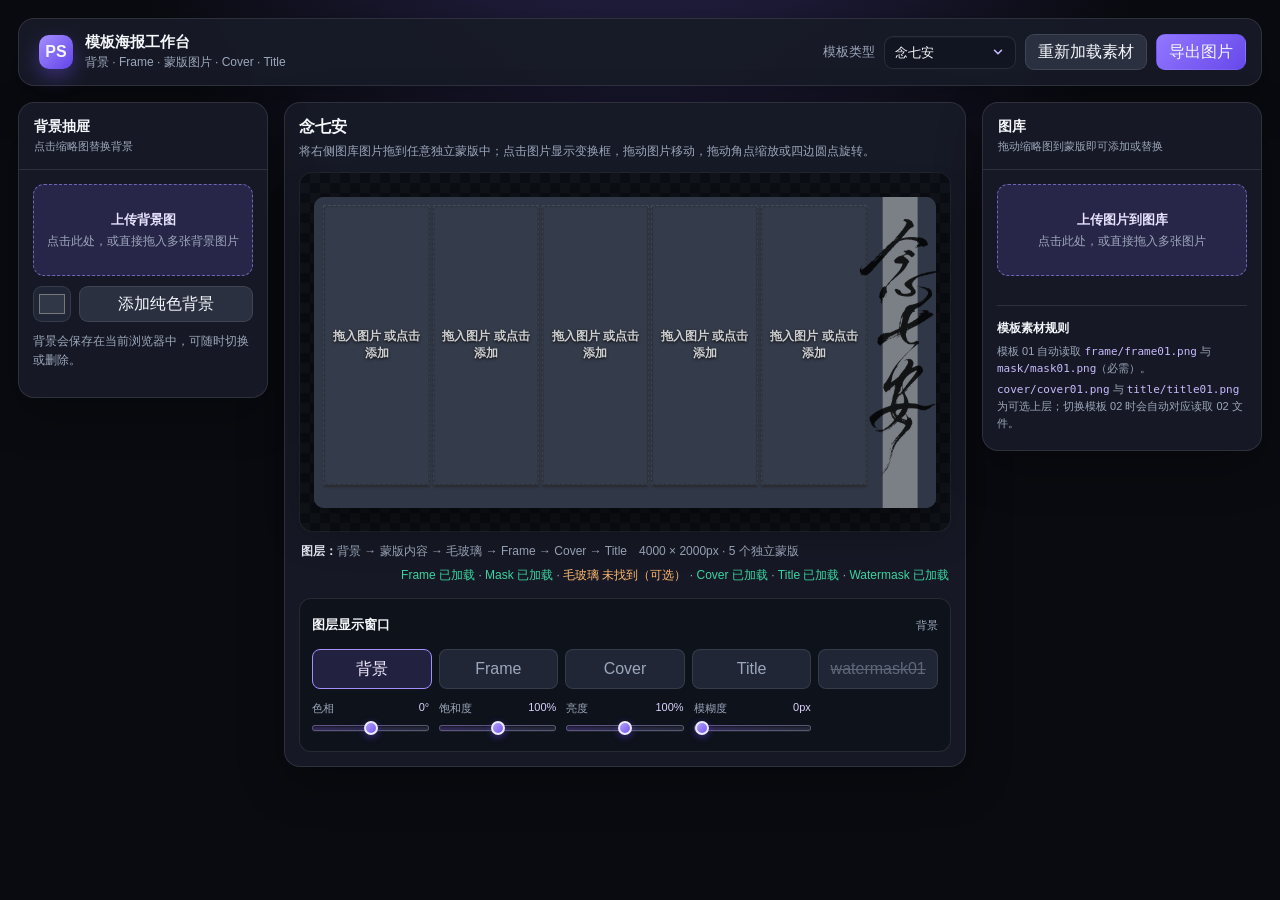
==== commit 03995f46: "Update print statement from 'Hello' to 'Goodbye'" ====
--- a/PSOnline/index.html
+++ b/PSOnline/index.html
@@ -3,16 +3,21 @@
 <head>
   <meta charset="UTF-8">
   <meta name="viewport" content="width=device-width, initial-scale=1.0">
-  <title>剑网3创作工具中心</title>
+  <title>小叽最最最最最努力了</title>
   <style>
     :root {
       --page: #090b10;
-      --panel: rgba(23, 27, 39, .96);
-      --line: rgba(255, 255, 255, .1);
+      --panel: #171b27;
+      --panel-soft: #202636;
+      --line: rgba(255,255,255,.1);
       --text: #f5f7fb;
       --muted: #9ca7bb;
-      --accent-soft: rgba(139, 112, 255, .16);
-    }
+      --accent: #8b70ff;
+      --accent-soft: rgba(139,112,255,.16);
+      --ok: #3bd39e;
+      --warn: #ffba70;
+    }
+
     * { box-sizing: border-box; }
     body {
       min-width: 0;
@@ -20,80 +25,1922 @@
       margin: 0;
       color: var(--text);
       font-family: Inter, "Segoe UI", "PingFang SC", "Microsoft YaHei", sans-serif;
-      background: radial-gradient(circle at 15% -10%, rgba(117, 86, 235, .32), transparent 34%), radial-gradient(circle at 90% 5%, rgba(67, 101, 184, .18), transparent 28%), var(--page);
-    }
-    .app { width: min(1180px, calc(100% - 40px)); margin: 0 auto; padding: 22px 0 48px; }
-    .topbar, .tool-card, .roadmap { border: 1px solid var(--line); border-radius: 18px; background: var(--panel); box-shadow: 0 18px 48px rgba(0, 0, 0, .26); }
-    .topbar { display: flex; align-items: center; justify-content: space-between; gap: 16px; padding: 14px 18px; }
+      background: radial-gradient(circle at 50% -20%, #2b2552 0, transparent 42%), var(--page);
+    }
+    button, select, input { font: inherit; }
+    button { border: 0; }
+    input[type="file"] { display: none; }
+
+    .app { width: min(1800px, calc(100% - 36px)); margin: 0 auto; padding: 18px 0 28px; }
+    .topbar, .panel {
+      border: 1px solid var(--line);
+      border-radius: 16px;
+      background: rgba(23,27,39,.96);
+      box-shadow: 0 16px 46px rgba(0,0,0,.28);
+    }
+    .topbar {
+      display: flex;
+      align-items: center;
+      justify-content: space-between;
+      flex-wrap: wrap;
+      gap: 20px;
+      min-height: 68px;
+      padding: 12px 15px 12px 20px;
+    }
     .brand { display: flex; align-items: center; gap: 12px; }
-    .brand-mark { display: grid; width: 38px; height: 38px; place-items: center; border-radius: 12px; font-weight: 800; background: linear-gradient(135deg, #a58eff, #6244e9); box-shadow: 0 8px 20px rgba(112, 79, 240, .4); }
+    .brand-mark {
+      display: grid;
+      width: 34px;
+      height: 34px;
+      place-items: center;
+      border-radius: 10px;
+      font-weight: 800;
+      background: linear-gradient(135deg, #a58eff, #6244e9);
+      box-shadow: 0 8px 20px rgba(112,79,240,.4);
+    }
     .brand strong { display: block; font-size: 15px; }
-    .brand span { display: block; margin-top: 3px; color: var(--muted); font-size: 12px; }
-    .status { color: #cfc4ff; font-size: 12px; }
-    .hero { padding: 78px 0 48px; text-align: center; }
-    .hero-badge { display: inline-flex; align-items: center; gap: 7px; padding: 7px 11px; color: #d7ceff; font-size: 12px; border: 1px solid rgba(165, 142, 255, .36); border-radius: 999px; background: var(--accent-soft); }
-    .hero-badge::before { width: 7px; height: 7px; content: ""; border-radius: 50%; background: #9d88ff; box-shadow: 0 0 12px #9d88ff; }
-    h1 { max-width: 760px; margin: 22px auto 14px; font-size: clamp(32px, 5vw, 58px); letter-spacing: -.055em; line-height: 1.08; }
-    .hero p { max-width: 600px; margin: 0 auto; color: var(--muted); font-size: 15px; line-height: 1.8; }
-    .section-head { display: flex; align-items: end; justify-content: space-between; gap: 16px; margin-bottom: 14px; }
-    .section-head h2 { margin: 0; font-size: 17px; }
-    .section-head span { color: var(--muted); font-size: 12px; }
-    .tool-grid { display: grid; grid-template-columns: repeat(2, minmax(0, 1fr)); gap: 16px; }
-    .tool-card { position: relative; min-height: 250px; padding: 24px; overflow: hidden; }
-    .tool-card::after { position: absolute; top: -85px; right: -80px; width: 240px; height: 240px; content: ""; border-radius: 50%; background: radial-gradient(circle, rgba(142, 111, 255, .35), transparent 68%); pointer-events: none; }
-    .tool-icon { display: grid; width: 46px; height: 46px; place-items: center; border-radius: 13px; font-weight: 800; background: linear-gradient(135deg, #a58eff, #6244e9); box-shadow: 0 8px 20px rgba(112, 79, 240, .3); }
-    .tool-card h3 { margin: 20px 0 8px; font-size: 20px; }
-    .tool-card p { max-width: 390px; margin: 0; color: var(--muted); font-size: 13px; line-height: 1.7; }
-    .tool-link { display: inline-flex; align-items: center; gap: 8px; margin-top: 24px; padding: 10px 14px; color: white; font-size: 13px; font-weight: 700; text-decoration: none; border-radius: 9px; background: linear-gradient(135deg, #9277ff, #6749ea); transition: transform .16s ease, box-shadow .16s ease; }
-    .tool-link:hover { transform: translateY(-2px); box-shadow: 0 8px 18px rgba(104, 73, 234, .32); }
-    .tool-link::after { content: "→"; font-size: 16px; }
-    .roadmap { display: grid; grid-column: 1 / -1; min-height: 150px; place-items: center; padding: 24px; color: var(--muted); text-align: center; border-style: dashed; background: rgba(23, 27, 39, .58); }
-    .roadmap-icon { margin-bottom: 12px; color: #b5a5ff; font-size: 30px; }
-    .roadmap strong { display: block; color: #dbe0ec; font-size: 15px; }
-    .roadmap small { display: block; max-width: 250px; margin-top: 7px; line-height: 1.6; }
-    footer { margin-top: 22px; color: #6f788c; font-size: 12px; text-align: center; }
-    @media (max-width: 680px) {
-      .app { width: calc(100% - 24px); padding-top: 12px; }
+    .brand span { display: block; margin-top: 2px; color: var(--muted); font-size: 12px; }
+    .actions, .template-picker { display: flex; align-items: center; gap: 9px; }
+    .template-picker { color: var(--muted); font-size: 13px; }
+    .template-picker select {
+      min-width: 132px;
+      padding: 8px 34px 8px 10px;
+      color: var(--text);
+      outline: none;
+      border: 1px solid var(--line);
+      border-radius: 9px;
+      background-color: #111521;
+      background-image: url("data:image/svg+xml,%3Csvg xmlns='http://www.w3.org/2000/svg' viewBox='0 0 16 16' fill='none'%3E%3Cpath d='m4 6 4 4 4-4' stroke='%23c8baff' stroke-width='1.8' stroke-linecap='round' stroke-linejoin='round'/%3E%3C/svg%3E");
+      background-repeat: no-repeat;
+      background-position: right 10px center;
+      background-size: 14px;
+      box-shadow: inset 0 1px 0 rgba(255,255,255,.035);
+      cursor: pointer;
+      color-scheme: dark;
+      appearance: none;
+      -webkit-appearance: none;
+      transition: border-color .16s ease, background-color .16s ease, box-shadow .16s ease;
+    }
+    .template-picker select:hover { border-color: rgba(178,159,255,.62); background-color: #1b2030; }
+    .template-picker select:focus-visible { border-color: #a58eff; box-shadow: 0 0 0 3px rgba(139,112,255,.2), inset 0 1px 0 rgba(255,255,255,.05); }
+    .template-picker select:open { border-color: #a58eff; background-color: #202636; box-shadow: 0 6px 18px rgba(0,0,0,.24), inset 0 1px 0 rgba(255,255,255,.05); }
+    .template-picker select option { color: var(--text); background: #171b27; }
+    .template-picker select option:checked { color: #f2edff; background: #5742c7; }
+    .btn {
+      min-height: 36px;
+      padding: 0 12px;
+      cursor: pointer;
+      color: var(--text);
+      border: 1px solid var(--line);
+      border-radius: 9px;
+      background: #2a3040;
+      transition: transform .16s ease, background .16s ease, opacity .16s ease;
+    }
+    .btn:hover:not(:disabled) { transform: translateY(-1px); background: #383f53; }
+    .btn:disabled { cursor: not-allowed; opacity: .45; }
+    .btn.primary { border-color: transparent; background: linear-gradient(135deg, #9277ff, #6749ea); }
+
+    .workspace {
+      display: grid;
+      grid-template-columns: 250px minmax(0, 1fr) 280px;
+      gap: 16px;
+      align-items: start;
+      margin-top: 16px;
+    }
+    .panel { overflow: hidden; }
+    .panel-head {
+      display: flex;
+      justify-content: space-between;
+      align-items: center;
+      gap: 10px;
+      padding: 15px;
+      border-bottom: 1px solid var(--line);
+    }
+    .panel-head h2 { margin: 0; font-size: 14px; }
+    .panel-head small { display: block; margin-top: 3px; color: var(--muted); font-size: 11px; }
+    .panel-body { padding: 14px; }
+    .note { margin: 10px 0 0; color: var(--muted); font-size: 12px; line-height: 1.55; }
+
+    .image-grid { display: grid; grid-template-columns: repeat(2, minmax(0, 1fr)); gap: 9px; margin-top: 14px; }
+    .image-card {
+      position: relative;
+      min-width: 0;
+      overflow: hidden;
+      padding: 0;
+      cursor: pointer;
+      border: 1px solid transparent;
+      border-radius: 10px;
+      background: #252b3a;
+      transition: transform .16s ease, border-color .16s ease, box-shadow .16s ease;
+    }
+    .background-card { aspect-ratio: 1.25; }
+    .gallery-card { aspect-ratio: 1; }
+    .image-card:hover { transform: translateY(-2px); border-color: rgba(164,142,255,.8); }
+    .image-card.active { border-color: #a58eff; box-shadow: 0 0 0 2px rgba(165,142,255,.22); }
+    .image-card img { display: block; width: 100%; height: 100%; object-fit: cover; }
+    /* 让图库卡片而非内部 img 成为唯一的拖拽源，避免浏览器先进入图片原生拖拽状态。 */
+    .gallery-card img, .gallery-card .image-name { pointer-events: none; }
+    .gallery-card.dragging-source { opacity: .62; }
+    .image-name {
+      position: absolute;
+      right: 0;
+      bottom: 0;
+      left: 0;
+      overflow: hidden;
+      padding: 18px 6px 6px;
+      color: white;
+      font-size: 10px;
+      white-space: nowrap;
+      text-overflow: ellipsis;
+      text-align: left;
+      background: linear-gradient(transparent, rgba(0,0,0,.78));
+    }
+    .empty-grid {
+      grid-column: 1 / -1;
+      padding: 20px 8px;
+      color: var(--muted);
+      font-size: 12px;
+      line-height: 1.5;
+      text-align: center;
+      border: 1px dashed rgba(255,255,255,.15);
+      border-radius: 10px;
+    }
+
+    .editor { min-width: 0; padding: 14px; overflow: visible; }
+    .editor-head { display: flex; justify-content: space-between; align-items: flex-start; gap: 14px; margin-bottom: 12px; }
+    .editor-head h1 { margin: 0; font-size: 16px; }
+    .editor-head p { margin: 4px 0 0; color: var(--muted); font-size: 12px; line-height: 1.5; }
+    .asset-status { max-width: 48%; color: var(--muted); font-size: 11px; line-height: 1.55; text-align: right; }
+    .asset-status .ok { color: var(--ok); }
+    .asset-status .missing { color: var(--warn); }
+
+    .stage-shell {
+      --stage-inset: 14px;
+      position: relative;
+      display: flex;
+      justify-content: center;
+      align-items: center;
+      min-height: 360px;
+      padding: var(--stage-inset);
+      overflow: visible;
+      border: 1px solid rgba(255,255,255,.08);
+      border-radius: 13px;
+      background-color: #0b0e14;
+      background-image: linear-gradient(45deg, rgba(255,255,255,.022) 25%, transparent 25%, transparent 75%, rgba(255,255,255,.022) 75%), linear-gradient(45deg, rgba(255,255,255,.022) 25%, transparent 25%, transparent 75%, rgba(255,255,255,.022) 75%);
+      background-position: 0 0, 10px 10px;
+      background-size: 20px 20px;
+    }
+    .stage {
+      position: relative;
+      width: 100%;
+      min-width: 0;
+      overflow: hidden;
+      aspect-ratio: 2 / 1;
+      border-radius: 10px;
+      background: #303746;
+      box-shadow: 0 14px 42px rgba(0,0,0,.55);
+    }
+    /* 加载提示统一由 .stage-message 呈现，避免两个文字层叠加。 */
+    .stage.loading::after { content: none; display: none; }
+    .background-layer, .glass-layer, .overlay-layer, .slot-layer, .stage-message { position: absolute; inset: 0; }
+    .background-layer { z-index: 1; background: #303746 center / cover no-repeat; }
+    .glass-layer {
+      z-index: 2;
+      pointer-events: none;
+      background: rgba(255, 255, 255, .04);
+      mask-repeat: no-repeat;
+      mask-position: center;
+      mask-size: 100% 100%;
+      mask-mode: luminance;
+      -webkit-mask-repeat: no-repeat;
+      -webkit-mask-position: center;
+      -webkit-mask-size: 100% 100%;
+    }
+    .overlay-layer { z-index: 2; width: 100%; height: 100%; object-fit: fill; pointer-events: none; }
+    #slotLayer { z-index: 2; }
+    #glassLayer { z-index: 3; }
+    #frameLayer { z-index: 4; }
+    #coverLayer { z-index: 5; }
+    #titleLayer { z-index: 6; }
+    #watermaskLayer { z-index: 7; }
+    #transformLayer { position: absolute; z-index: 20; inset: var(--stage-inset); overflow: visible; pointer-events: none; }
+    .stage-message {
+      z-index: 10;
+      display: grid;
+      place-items: center;
+      padding: 22px;
+      color: #d4dae7;
+      font-size: 13px;
+      line-height: 1.6;
+      text-align: center;
+      background: rgba(9,11,16,.52);
+      pointer-events: none;
+    }
+    .stage-message[hidden] { display: none; }
+    .slot {
+      position: absolute;
+      overflow: hidden;
+      isolation: isolate;
+      cursor: crosshair;
+      outline: 1px dashed rgba(255,255,255,.3);
+      outline-offset: -1px;
+      background: rgba(255,255,255,.025);
+      -webkit-mask-repeat: no-repeat;
+      -webkit-mask-position: center;
+      -webkit-mask-size: 100% 100%;
+      mask-repeat: no-repeat;
+      mask-position: center;
+      mask-size: 100% 100%;
+      transition: background .15s ease, outline-color .15s ease, box-shadow .15s ease;
+    }
+    .slot:hover, .slot.drop-target { outline-color: #af98ff; box-shadow: inset 0 0 0 2px rgba(175,152,255,.85); }
+    .slot.drop-target { background: rgba(139,112,255,.24); }
+    .slot.has-image { cursor: grab; }
+    .slot.moving { cursor: grabbing; }
+    .slot.selected { outline-color: rgba(178,159,255,.72); }
+    .slot-image { position: absolute; max-width: none; user-select: none; pointer-events: none; transform-origin: center center; }
+    .transform-box { position: absolute; border: 1px solid #c4b6ff; box-shadow: 0 0 0 1px rgba(40,29,92,.45); pointer-events: none; transform-origin: center center; }
+    .transform-handle { position: absolute; width: 10px; height: 10px; padding: 0; border: 1px solid #5d43d7; border-radius: 1px; background: #f4f1ff; box-shadow: 0 1px 3px rgba(0,0,0,.42); pointer-events: auto; }
+    .transform-handle[data-handle="nw"] { top: -6px; left: -6px; cursor: nwse-resize; }
+    .transform-handle[data-handle="ne"] { top: -6px; right: -6px; cursor: nesw-resize; }
+    .transform-handle[data-handle="se"] { right: -6px; bottom: -6px; cursor: nwse-resize; }
+    .transform-handle[data-handle="sw"] { bottom: -6px; left: -6px; cursor: nesw-resize; }
+    .transform-handle[data-handle^="rotate"] { border-radius: 50%; cursor: grab; }
+    .transform-handle[data-handle^="rotate"]::after { position: absolute; content: ""; background: #c4b6ff; pointer-events: none; }
+    .transform-handle[data-handle="rotate-top"] { top: -31px; left: calc(50% - 5px); }
+    .transform-handle[data-handle="rotate-top"]::after { top: 9px; left: 4px; width: 1px; height: 16px; }
+    .transform-handle[data-handle="rotate-right"] { top: calc(50% - 5px); right: -31px; }
+    .transform-handle[data-handle="rotate-right"]::after { top: 4px; right: 9px; width: 16px; height: 1px; }
+    .transform-handle[data-handle="rotate-bottom"] { bottom: -31px; left: calc(50% - 5px); }
+    .transform-handle[data-handle="rotate-bottom"]::after { bottom: 9px; left: 4px; width: 1px; height: 16px; }
+    .transform-handle[data-handle="rotate-left"] { top: calc(50% - 5px); left: -31px; }
+    .transform-handle[data-handle="rotate-left"]::after { top: 4px; left: 9px; width: 16px; height: 1px; }
+    .transform-handle[data-handle^="rotate"]:active { cursor: grabbing; }
+    .slot-placeholder {
+      position: absolute;
+      inset: 0;
+      display: grid;
+      place-items: center;
+      padding: 6px;
+      color: rgba(255,255,255,.78);
+      font-size: clamp(9px, 1.2vw, 12px);
+      font-weight: 600;
+      line-height: 1.45;
+      text-align: center;
+      text-shadow: 0 1px 3px rgba(0,0,0,.9);
+      pointer-events: none;
+    }
+    /* .slot-placeholder 使用 display:grid，需显式覆盖浏览器对 hidden 的默认规则。 */
+    .slot-placeholder[hidden] { display: none; }
+    .editor-foot { display: flex; flex-wrap: wrap; align-items: center; gap: 6px 12px; margin: 10px 2px 0; color: var(--muted); font-size: 12px; line-height: 1.5; }
+    .editor-foot strong { color: #dfe4ed; }
+    .editor-foot .asset-status { max-width: none; margin-left: auto; font-size: inherit; line-height: inherit; }
+
+    .upload-zone {
+      display: grid;
+      min-height: 92px;
+      place-items: center;
+      padding: 12px;
+      cursor: pointer;
+      color: var(--muted);
+      font-size: 12px;
+      line-height: 1.55;
+      text-align: center;
+      border: 1px dashed rgba(164,142,255,.6);
+      border-radius: 11px;
+      background: var(--accent-soft);
+    }
+    .upload-zone strong { display: block; margin-bottom: 2px; color: #e8e2ff; font-size: 13px; }
+    .upload-zone.dragging { border-color: #c0adff; background: rgba(139,112,255,.25); }
+    .solid-background-adder { display: grid; grid-template-columns: 38px minmax(0, 1fr); gap: 8px; margin-top: 10px; }
+    .solid-background-adder input[type="color"] { width: 38px; height: 36px; padding: 3px; cursor: pointer; border: 1px solid var(--line); border-radius: 9px; background: #202636; }
+    .solid-background-adder .btn { width: 100%; }
+    .background-color-swatch { display: block; width: 100%; height: 100%; }
+    .asset-guide { margin-top: 15px; padding-top: 14px; border-top: 1px solid var(--line); }
+    .asset-guide strong { display: block; margin-bottom: 6px; font-size: 12px; }
+    .asset-guide p { margin: 4px 0; color: var(--muted); font-size: 11px; line-height: 1.55; }
+    code { color: #c8baff; }
+
+    .drawer-panel { position: sticky; top: 16px; display: flex; flex-direction: column; max-height: calc(100vh - 32px); }
+    .drawer-panel .panel-body { min-height: 0; overflow-y: auto; scrollbar-color: #5f577f transparent; }
+    .drawer-panel .image-grid { padding-right: 2px; }
+    .background-card { position: relative; display: block; width: 100%; border: 0; }
+    .background-card .background-select { position: absolute; inset: 0; cursor: pointer; border: 0; background: transparent; }
+    .background-remove {
+      position: absolute; z-index: 3; top: 5px; right: 5px; width: 24px; height: 24px; padding: 0;
+      cursor: pointer; color: white; border: 1px solid rgba(255,255,255,.3); border-radius: 50%; background: rgba(11,14,20,.78);
+    }
+    .background-remove:hover { background: #c54f60; }
+    .background-card .image-name { pointer-events: none; }
+
+    .layer-window { margin-top: 14px; padding: 12px; border: 1px solid var(--line); border-radius: 12px; background: rgba(10,13,20,.55); }
+    .layer-window-head { display: flex; align-items: center; justify-content: space-between; gap: 10px; min-height: 28px; margin-bottom: 10px; }
+    .layer-window h2 { margin: 0; font-size: 13px; }
+    .layer-window small { color: var(--muted); font-size: 11px; }
+    .layer-list { display: grid; grid-template-columns: repeat(5, minmax(0, 1fr)); gap: 7px; }
+    .layer-row { display: flex; align-items: center; justify-content: center; min-height: 34px; padding: 0 7px; cursor: pointer; color: var(--muted); border: 1px solid var(--line); border-radius: 8px; background: #202636; }
+    .layer-row[hidden], .watermask-selector[hidden], .glass-selector[hidden] { display: none !important; }
+    .layer-row.active { color: #f2edff; border-color: #a58eff; background: var(--accent-soft); }
+    .layer-row.is-hidden { opacity: .5; text-decoration: line-through; }
+    .watermask-selector, .glass-selector { display: grid; grid-template-columns: minmax(0, 1fr); align-items: center; min-width: 0; min-height: 34px; padding: 2px; border: 1px solid var(--line); border-radius: 8px; background: #202636; }
+    .watermask-selector.active, .glass-selector.active { grid-template-columns: 24px minmax(0, 1fr) 24px; border-color: #a58eff; background: var(--accent-soft); }
+    .watermask-selector .layer-row, .glass-selector .layer-row { min-width: 0; overflow: hidden; text-overflow: ellipsis; white-space: nowrap; border-color: transparent; background: transparent; }
+    .watermask-selector .layer-row.active, .glass-selector .layer-row.active { border-color: transparent; background: transparent; }
+    .watermask-selector:not(.active) .watermask-arrow, .glass-selector:not(.active) .glass-arrow { display: none; }
+    .glass-noise-layer { position: absolute; inset: 0; pointer-events: none; mix-blend-mode: soft-light; background-repeat: repeat; }
+    .watermask-arrow, .glass-arrow { width: 24px; height: 28px; padding: 0; cursor: pointer; color: #ded5ff; border: 0; border-radius: 6px; background: transparent; }
+    .watermask-arrow:hover:not(:disabled), .glass-arrow:hover:not(:disabled) { border-color: #a58eff; background: var(--accent-soft); }
+    .watermask-arrow:disabled, .glass-arrow:disabled { cursor: not-allowed; opacity: .35; }
+    .layer-controls { display: grid; grid-template-columns: repeat(5, minmax(0, 1fr)); gap: 10px; margin-top: 12px; }
+    .layer-control { min-width: 0; color: var(--muted); font-size: 11px; }
+    .layer-control label { display: flex; justify-content: space-between; gap: 5px; }
+    .layer-control output { color: #dcd3ff; }
+    .layer-control input[type="range"] {
+      width: 100%;
+      height: 18px;
+      margin: 3px 0 0;
+      cursor: pointer;
+      accent-color: #8b70ff;
+      appearance: none;
+      -webkit-appearance: none;
+      background: transparent;
+    }
+    .layer-control input[type="range"]::-webkit-slider-runnable-track {
+      height: 6px;
+      border: 1px solid rgba(214,203,255,.28);
+      border-radius: 999px;
+      background: linear-gradient(90deg, #302955, #252b3a);
+      box-shadow: inset 0 1px 2px rgba(0,0,0,.55), 0 1px 0 rgba(255,255,255,.06);
+    }
+    .layer-control input[type="range"]::-webkit-slider-thumb {
+      width: 14px;
+      height: 14px;
+      margin-top: -5px;
+      cursor: grab;
+      border: 2px solid #eeeaff;
+      border-radius: 50%;
+      background: linear-gradient(135deg, #b29fff, #7657ed);
+      box-shadow: 0 2px 7px rgba(93,65,218,.55);
+      -webkit-appearance: none;
+      appearance: none;
+    }
+    .layer-control input[type="range"]:active::-webkit-slider-thumb { cursor: grabbing; }
+    .layer-control input[type="range"]:focus-visible { outline: none; }
+    .layer-control input[type="range"]:focus-visible::-webkit-slider-thumb { box-shadow: 0 0 0 3px rgba(178,159,255,.28), 0 2px 7px rgba(93,65,218,.55); }
+    .layer-control input[type="range"]::-moz-range-track {
+      height: 6px;
+      border: 1px solid rgba(214,203,255,.28);
+      border-radius: 999px;
+      background: #252b3a;
+      box-shadow: inset 0 1px 2px rgba(0,0,0,.55), 0 1px 0 rgba(255,255,255,.06);
+    }
+    .layer-control input[type="range"]::-moz-range-progress {
+      height: 6px;
+      border-radius: 999px;
+      background: linear-gradient(90deg, #b29fff, #7657ed);
+    }
+    .layer-control input[type="range"]::-moz-range-thumb {
+      width: 10px;
+      height: 10px;
+      cursor: grab;
+      border: 2px solid #eeeaff;
+      border-radius: 50%;
+      background: linear-gradient(135deg, #b29fff, #7657ed);
+      box-shadow: 0 2px 7px rgba(93,65,218,.55);
+    }
+    .layer-control input[type="range"]:active::-moz-range-thumb { cursor: grabbing; }
+    .layer-control input[type="range"]:focus-visible::-moz-range-thumb { box-shadow: 0 0 0 3px rgba(178,159,255,.28), 0 2px 7px rgba(93,65,218,.55); }
+    .layer-visibility { flex: 0 0 28px; width: 28px; height: 28px; margin-left: auto; padding: 0; cursor: pointer; color: #ded5ff; border: 1px solid rgba(165,142,255,.45); border-radius: 6px; background: transparent; }
+    .layer-visibility:hover { background: var(--accent-soft); }
+    .layer-visibility svg { display: block; width: 16px; height: 16px; margin: auto; fill: none; stroke: currentColor; stroke-linecap: round; stroke-linejoin: round; stroke-width: 1.8; }
+    .layer-visibility.is-hidden { color: var(--muted); }
+
+    @media (max-width: 1180px) {
+      .app { width: calc(100% - 24px); }
+      .workspace { grid-template-columns: 220px minmax(0, 1fr); gap: 12px; }
+      .workspace > aside:last-child { grid-column: 1 / -1; }
+      .workspace > aside:last-child .image-grid { grid-template-columns: repeat(6, minmax(0, 1fr)); }
+      .drawer-panel { position: static; max-height: none; }
+      .drawer-panel .panel-body { overflow: visible; }
+      .layer-list { grid-template-columns: repeat(5, minmax(0, 1fr)); }
+      .stage-shell { --stage-inset: 10px; padding: var(--stage-inset); }
+    }
+    @media (max-width: 760px) {
+      .app { width: calc(100% - 16px); padding-top: 8px; }
       .topbar { padding: 12px; }
-      .status { display: none; }
-      .hero { padding: 58px 0 38px; text-align: left; }
-      h1 { margin-top: 18px; }
-      .hero p { margin: 0; }
-      .tool-grid { grid-template-columns: 1fr; }
-      .section-head { align-items: start; flex-direction: column; gap: 6px; }
+      .actions { width: 100%; flex-wrap: wrap; }
+      .workspace { grid-template-columns: 1fr; }
+      .workspace > aside:last-child { grid-column: auto; }
+      .workspace > aside:last-child .image-grid { grid-template-columns: repeat(3, minmax(0, 1fr)); }
+      .editor-head { flex-direction: column; }
+      .asset-status { max-width: none; text-align: left; }
+      .layer-list { grid-template-columns: repeat(5, minmax(0, 1fr)); }
+      .layer-controls { grid-template-columns: repeat(5, minmax(0, 1fr)); }
     }
   </style>
 </head>
 <body>
-  <main class="app">
+  <div class="app">
     <header class="topbar">
-      <div class="brand"><div class="brand-mark">JX</div><div><strong>剑网3创作工具中心</strong><span>统一入口 · 高效完成每一次制作</span></div></div>
-      <span class="status">工具中心 · 02</span>
+      <div class="brand">
+        <div class="brand-mark">PS</div>
+        <div><strong>模板海报工作台</strong><span>背景 · Frame · 蒙版图片 · Cover · Title</span></div>
+      </div>
+      <div class="actions">
+        <label class="template-picker">模板类型 <select id="templateSelect" aria-label="选择模板"></select></label>
+        <button class="btn" id="reloadTemplate" type="button">重新加载素材</button>
+        <button class="btn primary" id="exportBtn" type="button">导出图片</button>
+      </div>
     </header>
-    <section class="hero">
-      <span class="hero-badge">创作工作流</span>
-      <h1>从素材到成片，<br>让创作更专注。</h1>
-      <p>在这里选择所需工具，快速进入独立工作台。后续新增的创作工具也会统一收纳在此。</p>
-    </section>
-    <section aria-labelledby="tools-title">
-      <div class="section-head"><h2 id="tools-title">可用工具</h2><span>持续扩展中</span></div>
-      <div class="tool-grid">
-        <article class="tool-card">
-          <div class="tool-icon">PS</div>
-          <h3>模板海报工作台</h3>
-          <p>从蒙版识别、图库填充到图层调节与图片导出，一站式完成模板海报制作。</p>
-          <a class="tool-link" href="PSOnline/index.html">进入工作台</a>
-        </article>
-        <article class="tool-card">
-          <div class="tool-icon">票</div>
-          <h3>门派主题票根制作</h3>
-          <p>上传角色图，选择门派主题并编辑票根信息，制作可直接分享的剑网3主题票根。</p>
-          <a class="tool-link" href="TicketOnline/index.html">开始制作</a>
-        </article>
-        <article class="roadmap"><div><div class="roadmap-icon">＋</div><strong>更多工具即将加入</strong><small>后续可在此添加新的子页面入口，保持统一的工作流体验。</small></div></article>
-      </div>
-    </section>
-    <footer>JX3 Creative Tools Hub</footer>
-  </main>
+
+    <main class="workspace">
+      <aside class="panel drawer-panel" aria-label="背景抽屉">
+        <div class="panel-head"><div><h2>背景抽屉</h2><small>点击缩略图替换背景</small></div></div>
+        <div class="panel-body">
+          <div class="upload-zone" id="backgroundUpload" role="button" tabindex="0"><div><strong>上传背景图</strong>点击此处，或直接拖入多张背景图片</div></div>
+          <div class="solid-background-adder"><input id="backgroundColor" type="color" value="#303746" aria-label="选择纯色背景"><button class="btn" id="addSolidBackground" type="button">添加纯色背景</button></div>
+          <p class="note">背景会保存在当前浏览器中，可随时切换或删除。</p>
+          <div class="image-grid" id="backgroundList"></div>
+        </div>
+      </aside>
+
+      <section class="panel editor" aria-label="编辑画布">
+        <div class="editor-head">
+          <div><h1 id="editorTitle">模板 01</h1><p>将右侧图库图片拖到任意独立蒙版中；点击图片显示变换框，拖动图片移动，拖动角点缩放或四边圆点旋转。</p></div>
+        </div>
+        <div class="stage-shell">
+          <div class="stage" id="stage">
+            <div class="background-layer" id="backgroundLayer"></div>
+            <div class="glass-layer" id="glassLayer" hidden><div class="glass-noise-layer" id="glassNoiseLayer"></div></div>
+            <img class="overlay-layer" id="frameLayer" alt="" hidden>
+            <div class="slot-layer" id="slotLayer"></div>
+            <img class="overlay-layer" id="coverLayer" alt="" hidden>
+            <img class="overlay-layer" id="titleLayer" alt="" hidden>
+            <img class="overlay-layer" id="watermaskLayer" alt="" hidden>
+            <div class="stage-message" id="stageMessage">正在读取模板…</div>
+          </div>
+          <div class="transform-layer" id="transformLayer"></div>
+        </div>
+        <div class="editor-foot"><span><strong>图层：</strong>背景 → 蒙版内容 → 毛玻璃 → Frame → Cover → Title</span><span id="maskSummary">等待蒙版</span><span class="asset-status" id="assetStatus" aria-live="polite"></span></div>
+        <section class="layer-window" aria-label="图层显示窗口">
+          <div class="layer-window-head"><h2>图层显示窗口</h2><small id="activeLayerName">背景</small><button class="layer-visibility" id="layerVisibility" type="button" hidden></button></div>
+          <div class="layer-list" id="layerList">
+            <button class="layer-row active" type="button" data-layer="background">背景</button>
+            <div class="glass-selector" id="glassSelector"><button class="glass-arrow" id="glassPrev" type="button" aria-label="上一个玻璃噪波">‹</button><button class="layer-row" id="glassSelect" type="button" data-layer="glass">毛玻璃</button><button class="glass-arrow" id="glassNext" type="button" aria-label="下一个玻璃噪波">›</button></div>
+            <button class="layer-row" type="button" data-layer="frame">Frame</button>
+            <button class="layer-row" type="button" data-layer="cover">Cover</button>
+            <button class="layer-row" type="button" data-layer="title">Title</button>
+            <div class="watermask-selector" id="watermaskSelector"><button class="watermask-arrow" id="watermaskPrev" type="button" aria-label="上一个水印">‹</button><button class="layer-row" id="watermaskSelect" type="button" data-layer="watermask">Watermask</button><button class="watermask-arrow" id="watermaskNext" type="button" aria-label="下一个水印">›</button></div>
+          </div>
+          <div class="layer-controls" id="layerControls">
+            <div class="layer-control" id="hueControlWrap"><label><span id="hueLabel">色相</span> <output id="hueValue">0°</output></label><input id="hueControl" type="range" min="-180" max="180" value="0"></div>
+            <div class="layer-control" id="saturationControlWrap"><label>饱和度 <output id="saturationValue">100%</output></label><input id="saturationControl" type="range" min="0" max="200" value="100"></div>
+            <div class="layer-control" id="brightnessControlWrap"><label>亮度 <output id="brightnessValue">100%</output></label><input id="brightnessControl" type="range" min="0" max="200" value="100"></div>
+            <div class="layer-control" id="blurControlWrap"><label><span id="blurLabel">模糊度</span> <output id="blurValue">0px</output></label><input id="blurControl" type="range" min="0" max="30" step="0.5" value="0"></div>
+            <div class="layer-control" id="noiseScaleControlWrap" hidden><label>噪波缩放 <output id="noiseScaleValue">160px</output></label><input id="noiseScaleControl" type="range" min="40" max="400" step="1" value="160"></div>
+            <div class="layer-control" id="noiseStrengthControlWrap" hidden><label>噪波强度 <output id="noiseStrengthValue">20%</output></label><input id="noiseStrengthControl" type="range" min="0" max="100" step="1" value="20"></div>
+            <div class="layer-control" id="opacityControlWrap" hidden><label>透明度 <output id="opacityValue">100%</output></label><input id="opacityControl" type="range" min="0" max="100" value="100"></div>
+          </div>
+        </section>
+      </section>
+
+      <aside class="panel drawer-panel" aria-label="图库">
+        <div class="panel-head"><div><h2>图库</h2><small>拖动缩略图到蒙版即可添加或替换</small></div></div>
+        <div class="panel-body">
+          <div class="upload-zone" id="galleryUpload" role="button" tabindex="0"><div><strong>上传图片到图库</strong>点击此处，或直接拖入多张图片</div></div>
+          <div class="image-grid" id="galleryList"></div>
+          <div class="asset-guide">
+            <strong>模板素材规则</strong>
+            <p>模板 01 自动读取 <code>frame/frame01.png</code> 与 <code>mask/mask01.png</code>（必需）。</p>
+            <p><code>cover/cover01.png</code> 与 <code>title/title01.png</code> 为可选上层；切换模板 02 时会自动对应读取 02 文件。</p>
+          </div>
+        </div>
+      </aside>
+    </main>
+  </div>
+
+  <input type="file" id="backgroundInput" accept="image/*">
+  <input type="file" id="galleryInput" accept="image/*" multiple>
+  <input type="file" id="slotInput" accept="image/*">
+
+  <script>
+    // 本地 HTML 无法直接枚举目录；按 mask01、mask02…命名规则探测真实存在的蒙版文件。
+    const MASK_TEMPLATE_IDS = Array.from({ length: 32 }, (_, index) => String(index + 1).padStart(2, '0'));
+    const ASSET_TYPES = ['frame', 'mask', 'glass', 'cover', 'title', 'watermask'];
+    const REQUIRED_TYPES = new Set(['frame', 'mask']);
+    // GitHub Pages 首次加载较慢时，不要把仍在传输中的图片误判为缺失。
+    const ASSET_LOAD_TIMEOUT_MS = 10000;
+    // v2 是旧版 localStorage 键；图片数据改存 IndexedDB 以避免约 5 MB 的同步存储配额。
+    const BACKGROUND_STORAGE_KEY = 'ps-online-backgrounds-v2';
+    const BACKGROUND_DATABASE_NAME = 'ps-online-backgrounds';
+    const BACKGROUND_DATABASE_STORE = 'libraries';
+    const BACKGROUND_DATABASE_RECORD = 'current';
+    const BACKGROUND_SELECTION_RECORD = 'selected';
+    const LAYER_NAMES = { background: '背景', glass: '毛玻璃', frame: 'Frame', cover: 'Cover', title: 'Title', watermask: 'Watermask' };
+    const GLASS_NOISE_NAMES = ['细颗粒', '霜雾', '水波', '晶砂', '纸张纹理', '画布纹理', '拉丝玻璃', '冰裂纹'];
+
+    function createGlassNoiseTexture(kind) {
+      const canvas = document.createElement('canvas');
+      canvas.width = canvas.height = 160;
+      const context = canvas.getContext('2d');
+      const pixels = context.createImageData(canvas.width, canvas.height);
+      let seed = 7919 + kind * 104729;
+      const random = () => {
+        seed = (seed * 1664525 + 1013904223) >>> 0;
+        return seed / 4294967296;
+      };
+      for (let y = 0; y < canvas.height; y++) {
+        for (let x = 0; x < canvas.width; x++) {
+          const index = (y * canvas.width + x) * 4;
+          const grain = random() * 2 - 1;
+          const wave = Math.sin((x + y) * .11) * .35 + Math.sin((x - y) * .07) * .2;
+          let value;
+          if (kind === 0) value = 128 + grain * 76; // 细颗粒
+          else if (kind === 1) value = 128 + grain * 28 + Math.sin(y * .19) * 17; // 霜雾
+          else if (kind === 2) value = 128 + wave * 90 + grain * 16; // 水波
+          else if (kind === 3) value = 128 + Math.sign(grain) * 48 + Math.sin(x * .42) * 18; // 晶砂
+          else if (kind === 4) value = 132 + grain * 24 + Math.sin(y * .34 + Math.sin(x * .08)) * 17 + Math.sin(x * .025) * 10; // 纸张纤维
+          else if (kind === 5) value = 128 + grain * 18 + Math.sin(x * .26) * 26 + Math.sin(y * .26) * 26; // 画布经纬
+          else if (kind === 6) value = 128 + Math.sin(x * .33 + Math.sin(y * .09) * 1.8) * 66 + grain * 10; // 拉丝
+          else value = 128 + Math.sin((x * .18) + Math.sin(y * .12) * 2.5) * 30 + Math.sin((x + y) * .07) * 28 + grain * 20; // 冰裂
+          pixels.data[index] = pixels.data[index + 1] = pixels.data[index + 2] = Math.max(0, Math.min(255, value));
+          pixels.data[index + 3] = 255;
+        }
+      }
+      context.putImageData(pixels, 0, 0);
+      return { name: GLASS_NOISE_NAMES[kind], canvas, source: canvas.toDataURL('image/png') };
+    }
+    const GLASS_NOISES = GLASS_NOISE_NAMES.map((_, index) => createGlassNoiseTexture(index));
+
+    let backgroundSaveQueue = Promise.resolve();
+
+    const state = {
+      templateId: '01',
+      requestedTemplateId: '01',
+      loadVersion: 0,
+      catalogVersion: 0,
+      templateIds: [],
+      maskCatalog: new Map(),
+      templateNames: new Map(),
+      optionalLayersLoading: false,
+      maskParseError: null,
+      assets: { frame: null, mask: null, glass: null, cover: null, title: null, watermask: null },
+      watermasks: [],
+      watermaskIndex: 0,
+      glassNoiseIndex: 0,
+      maskWidth: 0,
+      maskHeight: 0,
+      slots: [],
+      gallery: [],
+      backgrounds: [],
+      selectedGalleryId: null,
+      currentBackgroundId: null,
+      pendingSlot: null,
+      moving: null,
+      transforming: null,
+      selectedSlotIndex: null,
+      transformBox: null,
+      suppressSlotClick: false,
+      justMoved: false,
+      activeLayer: 'background',
+      layerVisibility: { cover: true, title: true, watermask: false },
+      layerAdjustments: {
+        background: { hue: 0, saturation: 100, brightness: 100, blur: 0 },
+        glass: { hue: 0, saturation: 100, brightness: 100, blur: 12, noiseScale: 160, noiseStrength: 20 },
+        frame: { hue: 0, saturation: 100, brightness: 100, blur: 0, opacity: 100 },
+        cover: { hue: 0, saturation: 100, brightness: 100, blur: 0, opacity: 100 },
+        title: { hue: 0, saturation: 100, brightness: 100, blur: 0, opacity: 100 },
+        watermask: { hue: 0, saturation: 100, brightness: 100, blur: 0, opacity: 100 }
+      },
+      id: 1
+    };
+
+    const els = {
+      templateSelect: document.getElementById('templateSelect'),
+      reloadTemplate: document.getElementById('reloadTemplate'),
+      exportBtn: document.getElementById('exportBtn'),
+      editorTitle: document.getElementById('editorTitle'),
+      assetStatus: document.getElementById('assetStatus'),
+      stage: document.getElementById('stage'),
+      backgroundLayer: document.getElementById('backgroundLayer'),
+      glassLayer: document.getElementById('glassLayer'),
+      glassNoiseLayer: document.getElementById('glassNoiseLayer'),
+      frameLayer: document.getElementById('frameLayer'),
+      coverLayer: document.getElementById('coverLayer'),
+      titleLayer: document.getElementById('titleLayer'),
+      watermaskLayer: document.getElementById('watermaskLayer'),
+      slotLayer: document.getElementById('slotLayer'),
+      transformLayer: document.getElementById('transformLayer'),
+      stageMessage: document.getElementById('stageMessage'),
+      maskSummary: document.getElementById('maskSummary'),
+      backgroundUpload: document.getElementById('backgroundUpload'),
+      backgroundInput: document.getElementById('backgroundInput'),
+      backgroundColor: document.getElementById('backgroundColor'),
+      addSolidBackground: document.getElementById('addSolidBackground'),
+      backgroundList: document.getElementById('backgroundList'),
+      galleryUpload: document.getElementById('galleryUpload'),
+      galleryInput: document.getElementById('galleryInput'),
+      galleryList: document.getElementById('galleryList'),
+      slotInput: document.getElementById('slotInput'),
+      layerList: document.getElementById('layerList'),
+      activeLayerName: document.getElementById('activeLayerName'),
+      layerVisibility: document.getElementById('layerVisibility'),
+      hueControlWrap: document.getElementById('hueControlWrap'),
+      saturationControlWrap: document.getElementById('saturationControlWrap'),
+      brightnessControlWrap: document.getElementById('brightnessControlWrap'),
+      blurControlWrap: document.getElementById('blurControlWrap'),
+      blurLabel: document.getElementById('blurLabel'),
+      noiseScaleControlWrap: document.getElementById('noiseScaleControlWrap'),
+      noiseStrengthControlWrap: document.getElementById('noiseStrengthControlWrap'),
+      hueLabel: document.getElementById('hueLabel'),
+      hueControl: document.getElementById('hueControl'),
+      saturationControl: document.getElementById('saturationControl'),
+      brightnessControl: document.getElementById('brightnessControl'),
+      blurControl: document.getElementById('blurControl'),
+      noiseScaleControl: document.getElementById('noiseScaleControl'),
+      noiseStrengthControl: document.getElementById('noiseStrengthControl'),
+      opacityControl: document.getElementById('opacityControl'),
+      opacityControlWrap: document.getElementById('opacityControlWrap'),
+      watermaskSelector: document.getElementById('watermaskSelector'),
+      watermaskSelect: document.getElementById('watermaskSelect'),
+      watermaskPrev: document.getElementById('watermaskPrev'),
+      watermaskNext: document.getElementById('watermaskNext'),
+      glassSelector: document.getElementById('glassSelector'),
+      glassSelect: document.getElementById('glassSelect'),
+      glassPrev: document.getElementById('glassPrev'),
+      glassNext: document.getElementById('glassNext'),
+      hueValue: document.getElementById('hueValue'),
+      saturationValue: document.getElementById('saturationValue'),
+      brightnessValue: document.getElementById('brightnessValue'),
+      blurValue: document.getElementById('blurValue'),
+      noiseScaleValue: document.getElementById('noiseScaleValue'),
+      noiseStrengthValue: document.getElementById('noiseStrengthValue'),
+      opacityValue: document.getElementById('opacityValue')
+    };
+
+    function assetCandidates(type, id) {
+      // 优先读取约定命名；保留 JPG / WebP 兼容，以支持现有的 mask01.jpg。
+      return [
+        `${type}/${type}${id}.png`,
+        `${type}/${type}${id}.jpg`,
+        `${type}/${type}${id}.webp`,
+        `${type}/${type}${id}.jpeg`,
+        `${type}/${type}_${id}.png`,
+        `${type}/${id}.png`
+      ];
+    }
+
+    function loadAsset(candidates) {
+      // 同时尝试 png / jpg / webp 等候选路径；不让缺失文件逐个超时阻塞模板加载。
+      return probeAsset(candidates);
+    }
+
+    function templateDisplayName(id) {
+      return state.templateNames.get(id) || `模版${id}`;
+    }
+
+    function layerFilter(layer) {
+      const adjustment = state.layerAdjustments[layer];
+      return `hue-rotate(${adjustment.hue}deg) saturate(${adjustment.saturation}%) brightness(${adjustment.brightness}%) blur(${adjustment.blur}px)`;
+    }
+
+    function applyLayerEffects(layer) {
+      if (!layer || layer === 'background') els.backgroundLayer.style.filter = layerFilter('background');
+      if (!layer || layer === 'glass') {
+        const strength = state.layerAdjustments.glass.blur;
+        els.glassLayer.style.backdropFilter = `blur(${strength}px)`;
+        els.glassLayer.style.webkitBackdropFilter = `blur(${strength}px)`;
+        els.glassLayer.hidden = !state.assets.glass || (strength <= 0 && state.layerAdjustments.glass.noiseStrength <= 0);
+        applyGlassNoise();
+      }
+      if (!layer || layer === 'frame') {
+        els.frameLayer.style.filter = layerFilter('frame');
+        els.frameLayer.style.opacity = String(state.layerAdjustments.frame.opacity / 100);
+      }
+      if (!layer || layer === 'cover') {
+        els.coverLayer.style.filter = layerFilter('cover');
+        els.coverLayer.style.opacity = String(state.layerAdjustments.cover.opacity / 100);
+      }
+      if (!layer || layer === 'title') {
+        els.titleLayer.style.filter = layerFilter('title');
+        els.titleLayer.style.opacity = String(state.layerAdjustments.title.opacity / 100);
+      }
+      if (!layer || layer === 'watermask') {
+        els.watermaskLayer.style.filter = layerFilter('watermask');
+        els.watermaskLayer.style.opacity = String(state.layerAdjustments.watermask.opacity / 100);
+      }
+    }
+
+    function renderLayerWindow() {
+      if (state.activeLayer !== 'background' && !state.assets[state.activeLayer]) state.activeLayer = 'background';
+      const layer = state.activeLayer;
+      const adjustment = state.layerAdjustments[layer];
+      els.activeLayerName.textContent = LAYER_NAMES[layer];
+      els.layerList.querySelectorAll('[data-layer]').forEach((button) => {
+        const name = button.dataset.layer;
+        button.hidden = name !== 'background' && !state.assets[name];
+        button.classList.toggle('active', name === layer);
+        button.classList.toggle('is-hidden', (name === 'cover' || name === 'title' || name === 'watermask') && !state.layerVisibility[name]);
+      });
+      els.hueControl.value = adjustment.hue;
+      els.saturationControl.value = adjustment.saturation;
+      els.brightnessControl.value = adjustment.brightness;
+      els.blurControl.value = adjustment.blur;
+      els.opacityControl.value = adjustment.opacity ?? 100;
+      els.hueValue.textContent = `${adjustment.hue}°`;
+      els.saturationValue.textContent = `${adjustment.saturation}%`;
+      els.brightnessValue.textContent = `${adjustment.brightness}%`;
+      els.blurValue.textContent = `${adjustment.blur}px`;
+      els.opacityValue.textContent = `${adjustment.opacity ?? 100}%`;
+      els.noiseScaleControl.value = adjustment.noiseScale ?? 160;
+      els.noiseStrengthControl.value = adjustment.noiseStrength ?? 20;
+      els.noiseScaleValue.textContent = `${adjustment.noiseScale ?? 160}px`;
+      els.noiseStrengthValue.textContent = `${adjustment.noiseStrength ?? 20}%`;
+      const isFrame = layer === 'frame';
+      const isGlass = layer === 'glass';
+      els.hueControlWrap.hidden = isFrame || isGlass;
+      els.saturationControlWrap.hidden = isFrame || isGlass;
+      els.brightnessControlWrap.hidden = isFrame || isGlass;
+      els.blurControlWrap.hidden = isFrame;
+      els.hueLabel.textContent = '色相';
+      els.blurLabel.textContent = isGlass ? '毛玻璃强度' : '模糊度';
+      els.noiseScaleControlWrap.hidden = !isGlass;
+      els.noiseStrengthControlWrap.hidden = !isGlass;
+      els.opacityControlWrap.hidden = !['frame', 'cover', 'title', 'watermask'].includes(layer);
+      els.glassSelector.hidden = !state.assets.glass;
+      els.glassSelector.classList.toggle('active', layer === 'glass');
+      els.glassSelect.textContent = `毛玻璃 · ${GLASS_NOISES[state.glassNoiseIndex].name}`;
+      els.glassPrev.disabled = GLASS_NOISES.length < 2;
+      els.glassNext.disabled = GLASS_NOISES.length < 2;
+      els.watermaskSelector.hidden = !state.assets.watermask;
+      els.watermaskSelector.classList.toggle('active', layer === 'watermask');
+      els.watermaskSelect.textContent = state.watermasks[state.watermaskIndex]?.name || 'Watermask';
+      els.watermaskPrev.disabled = state.watermasks.length < 2;
+      els.watermaskNext.disabled = state.watermasks.length < 2;
+      const canToggle = layer === 'cover' || layer === 'title' || layer === 'watermask';
+      els.layerVisibility.hidden = !canToggle;
+      if (canToggle) {
+        const visible = state.layerVisibility[layer];
+        els.layerVisibility.classList.toggle('is-hidden', !visible);
+        els.layerVisibility.title = visible ? `隐藏 ${LAYER_NAMES[layer]}` : `显示 ${LAYER_NAMES[layer]}`;
+        els.layerVisibility.setAttribute('aria-label', els.layerVisibility.title);
+        els.layerVisibility.innerHTML = visible
+          ? '<svg viewBox="0 0 24 24" aria-hidden="true"><path d="M2.5 12s3.5-6 9.5-6 9.5 6 9.5 6-3.5 6-9.5 6-9.5-6-9.5-6Z"/><circle cx="12" cy="12" r="2.5"/></svg>'
+          : '<svg viewBox="0 0 24 24" aria-hidden="true"><path d="m3 3 18 18M10.7 6.3A10.5 10.5 0 0 1 12 6c6 0 9.5 6 9.5 6a16 16 0 0 1-3 3.7M6.1 6.1C3.8 8 2.5 12 2.5 12s3.5 6 9.5 6a9.7 9.7 0 0 0 3.1-.5M9.8 9.8A3 3 0 0 0 14.2 14.2"/></svg>';
+      }
+    }
+
+    function selectLayer(layer) {
+      if (layer !== 'background' && !state.assets[layer]) return;
+      if (layer === 'watermask' && !state.layerVisibility.watermask) {
+        state.layerVisibility.watermask = true;
+        applyLayerVisibility('watermask');
+      }
+      state.activeLayer = layer;
+      renderLayerWindow();
+    }
+
+    function updateActiveLayerAdjustment(key, value) {
+      state.layerAdjustments[state.activeLayer][key] = Number(value);
+      applyLayerEffects(state.activeLayer);
+      renderLayerWindow();
+    }
+
+    function toggleActiveLayerVisibility() {
+      const layer = state.activeLayer;
+      if (layer !== 'cover' && layer !== 'title' && layer !== 'watermask') return;
+      state.layerVisibility[layer] = !state.layerVisibility[layer];
+      applyLayerVisibility(layer);
+      renderLayerWindow();
+    }
+
+    // 用并行探测快速发现 frame01 ~ frame09；只把实际存在的 Frame 作为模板选项。
+    function probeAsset(candidates) {
+      return new Promise((resolve) => {
+        let pending = candidates.length;
+        let settled = false;
+        const attempts = [];
+        const finishAll = (asset) => {
+          if (settled) return;
+          settled = true;
+          attempts.forEach((attempt) => {
+            clearTimeout(attempt.timer);
+            attempt.image.onload = null;
+            attempt.image.onerror = null;
+          });
+          resolve(asset);
+        };
+        candidates.forEach((source) => {
+          const image = new Image();
+          const attempt = { image, timer: null, done: false };
+          attempts.push(attempt);
+          const finish = (asset) => {
+            if (attempt.done || settled) return;
+            attempt.done = true;
+            clearTimeout(attempt.timer);
+            if (asset) finishAll(asset);
+            else if (--pending === 0) finishAll(null);
+          };
+          attempt.timer = setTimeout(() => finish(null), ASSET_LOAD_TIMEOUT_MS);
+          image.onload = () => finish({ image, source });
+          image.onerror = () => finish(null);
+          image.src = encodeURI(source);
+        });
+      });
+    }
+
+    async function fetchMaskManifest() {
+      if (location.protocol === 'file:') return null;
+      // Local preview exposes a live endpoint; GitHub Pages falls back to the committed JSON file.
+      for (const manifestPath of ['api/templates', 'mask/templates.json']) {
+        try {
+          const response = await fetch(manifestPath, { cache: 'no-store' });
+          if (!response.ok) continue;
+          const payload = await response.json();
+          if (!Array.isArray(payload.templates)) continue;
+          const unique = new Map();
+          payload.templates.forEach((template) => {
+            const id = String(template?.id || '').padStart(2, '0');
+            if (!/^\d+$/.test(id) || typeof template?.source !== 'string') return;
+            const candidate = { id, name: String(template?.name || `模版${id}`), source: template.source };
+            const existing = unique.get(id);
+            if (!existing || (existing.name === `模版${id}` && candidate.name !== `模版${id}`)) unique.set(id, candidate);
+          });
+          return [...unique.values()];
+        } catch {
+          // Try the static fallback when a local endpoint is unavailable.
+        }
+      }
+      return null;
+    }
+
+    async function fetchWatermaskManifest() {
+      if (location.protocol === 'file:') return null;
+      for (const manifestPath of ['api/watermasks', 'watermask/watermasks.json']) {
+        try {
+          const response = await fetch(manifestPath, { cache: 'no-store' });
+          if (!response.ok) continue;
+          const payload = await response.json();
+          if (!Array.isArray(payload.watermasks)) continue;
+          return payload.watermasks
+            .filter((item) => typeof item?.source === 'string')
+            .map((item) => ({ name: String(item.name || item.source.split('/').pop().replace(/\.[^.]+$/, '')), source: item.source }));
+        } catch {
+          // Try the next compatible source.
+        }
+      }
+      return null;
+    }
+
+    function setWatermask(index) {
+      if (!state.watermasks.length) {
+        state.watermaskIndex = 0;
+        state.assets.watermask = null;
+        setLayer(els.watermaskLayer, null, 'watermask');
+        renderLayerWindow();
+        renderAssetStatus();
+        return;
+      }
+      state.watermaskIndex = (index + state.watermasks.length) % state.watermasks.length;
+      state.assets.watermask = state.watermasks[state.watermaskIndex].asset;
+      setLayer(els.watermaskLayer, state.assets.watermask, 'watermask');
+      applyLayerEffects('watermask');
+      renderLayerWindow();
+      renderAssetStatus();
+    }
+
+    function cycleWatermask(direction) {
+      setWatermask(state.watermaskIndex + direction);
+    }
+
+    function applyGlassNoise() {
+      const adjustment = state.layerAdjustments.glass;
+      const texture = GLASS_NOISES[state.glassNoiseIndex];
+      els.glassNoiseLayer.style.backgroundImage = `url("${texture.source}")`;
+      els.glassNoiseLayer.style.backgroundSize = `${adjustment.noiseScale}px ${adjustment.noiseScale}px`;
+      els.glassNoiseLayer.style.opacity = String(adjustment.noiseStrength / 100);
+    }
+
+    function cycleGlassNoise(direction) {
+      state.glassNoiseIndex = (state.glassNoiseIndex + direction + GLASS_NOISES.length) % GLASS_NOISES.length;
+      applyGlassNoise();
+      renderLayerWindow();
+    }
+
+    async function loadWatermasks() {
+      const manifest = await fetchWatermaskManifest();
+      const candidates = manifest === null ? [{ name: 'watermask01', source: null }] : manifest;
+      const loaded = await Promise.all(candidates.map(async (item) => ({
+        ...item,
+        asset: await probeAsset(item.source ? [item.source] : assetCandidates('watermask', '01'))
+      })));
+      state.watermasks = loaded.filter((item) => item.asset);
+      setWatermask(0);
+    }
+
+    async function refreshTemplateCatalog(preferredId = state.templateId) {
+      const version = ++state.catalogVersion;
+      ++state.loadVersion; // 取消正在进行的模板资源加载。
+      els.templateSelect.disabled = true;
+      els.reloadTemplate.disabled = true;
+      els.stage.classList.add('loading');
+      els.stageMessage.textContent = '正在扫描 mask 文件夹…';
+      els.stageMessage.hidden = false;
+      renderAssetStatus('正在扫描 mask 文件夹…');
+
+      const manifest = await fetchMaskManifest();
+      const candidates = manifest || MASK_TEMPLATE_IDS.map((id) => ({ id, name: `模版${id}`, source: null }));
+      const catalogEntries = await Promise.all(candidates.map(async (template) => ({
+        ...template,
+        asset: await probeAsset(template.source ? [template.source] : assetCandidates('mask', template.id))
+      })));
+      if (version !== state.catalogVersion) return;
+
+      const availableTemplates = catalogEntries.filter((template) => template.asset);
+      state.maskCatalog = new Map(availableTemplates.map((template) => [template.id, template.asset]));
+      state.templateNames = new Map(availableTemplates.map((template) => [template.id, template.name]));
+      state.templateIds = [...state.maskCatalog.keys()];
+      els.templateSelect.innerHTML = '';
+      state.templateIds.forEach((id) => {
+        const option = document.createElement('option');
+        option.value = id;
+        option.textContent = templateDisplayName(id);
+        els.templateSelect.appendChild(option);
+      });
+      els.templateSelect.disabled = state.templateIds.length === 0;
+      els.reloadTemplate.disabled = false;
+
+      if (!state.templateIds.length) {
+        state.assets = { frame: null, mask: null, glass: null, cover: null, title: null, watermask: state.assets.watermask };
+        state.maskWidth = 0;
+        state.maskHeight = 0;
+        state.slots = [];
+        setGlassLayer(null);
+        setLayer(els.frameLayer, null);
+        setLayer(els.coverLayer, null);
+        setLayer(els.titleLayer, null);
+        renderSlots();
+        els.stage.classList.remove('loading');
+        els.stageMessage.textContent = '未发现 mask01 至 mask32 图片。请将蒙版文件放入 mask 文件夹后点击“重新加载素材”。';
+        els.stageMessage.hidden = false;
+        renderAssetStatus();
+        return;
+      }
+
+      const nextId = state.templateIds.includes(preferredId) ? preferredId : state.templateIds[0];
+      switchTemplate(nextId);
+    }
+
+    function applyLayerVisibility(layer) {
+      const element = layer === 'cover' ? els.coverLayer : (layer === 'title' ? els.titleLayer : els.watermaskLayer);
+      if (!element) return;
+      element.hidden = !state.assets[layer] || !state.layerVisibility[layer];
+    }
+
+    function setLayer(element, asset, layer) {
+      if (!asset) {
+        element.hidden = true;
+        element.removeAttribute('src');
+        return;
+      }
+      element.src = asset.source;
+      if (layer) element.style.filter = layerFilter(layer);
+      if (layer === 'cover' || layer === 'title' || layer === 'watermask') applyLayerVisibility(layer);
+      else element.hidden = false;
+    }
+
+    function setGlassLayer(asset) {
+      if (!asset) {
+        els.glassLayer.hidden = true;
+        els.glassLayer.style.maskImage = '';
+        els.glassLayer.style.webkitMaskImage = '';
+        return;
+      }
+      const mask = `url("${asset.source}")`;
+      els.glassLayer.style.maskImage = mask;
+      els.glassLayer.style.webkitMaskImage = mask;
+      applyLayerEffects('glass');
+    }
+
+    async function switchTemplate(requestedId) {
+      const id = String(requestedId).padStart(2, '0');
+      const version = ++state.loadVersion;
+      state.requestedTemplateId = id;
+      els.templateSelect.value = id;
+      els.editorTitle.textContent = templateDisplayName(id);
+      els.stage.classList.add('loading');
+      els.exportBtn.disabled = true;
+      state.maskParseError = null;
+      els.stageMessage.textContent = `正在加载${templateDisplayName(id)}…`;
+      els.stageMessage.hidden = false;
+      renderAssetStatus('正在加载模板素材…');
+
+      const entries = await Promise.all([...REQUIRED_TYPES].map(async (type) => [type, type === 'mask' ? (state.maskCatalog.get(id) || await loadAsset(assetCandidates(type, id))) : await loadAsset(assetCandidates(type, id))]));
+      // 切换期间产生的旧请求不允许提交结果，避免模板 02 的状态覆盖模板 01。
+      if (version !== state.loadVersion || id !== state.requestedTemplateId) return;
+
+      state.templateId = id;
+      state.assets = { frame: null, mask: null, glass: null, cover: null, title: null, watermask: state.assets.watermask, ...Object.fromEntries(entries) };
+      state.optionalLayersLoading = true;
+      setGlassLayer(null);
+      setLayer(els.frameLayer, state.assets.frame, 'frame');
+      setLayer(els.coverLayer, state.assets.cover, 'cover');
+      setLayer(els.titleLayer, state.assets.title, 'title');
+      renderLayerWindow();
+      try {
+        if (state.assets.mask) parseMask(state.assets.mask.image);
+        else {
+          state.maskWidth = 0;
+          state.maskHeight = 0;
+          state.slots = [];
+          renderSlots();
+        }
+      } catch (error) {
+        console.error('蒙版解析失败：', error);
+        state.maskParseError = error;
+        state.maskWidth = 0;
+        state.maskHeight = 0;
+        state.slots = [];
+        renderSlots();
+      }
+      els.stage.classList.remove('loading');
+      renderAssetStatus();
+      updateMessage(id);
+      updateExportButton();
+      loadOptionalLayers(id, version);
+    }
+
+    async function loadOptionalLayers(id, version) {
+      const entries = await Promise.all(['glass', 'cover', 'title'].map(async (type) => [type, await loadAsset(assetCandidates(type, id))]));
+      if (version !== state.loadVersion || id !== state.requestedTemplateId) return;
+      Object.assign(state.assets, Object.fromEntries(entries));
+      state.optionalLayersLoading = false;
+      setGlassLayer(state.assets.glass);
+      setLayer(els.coverLayer, state.assets.cover, 'cover');
+      setLayer(els.titleLayer, state.assets.title, 'title');
+      renderLayerWindow();
+      renderAssetStatus();
+    }
+
+    function renderAssetStatus(text) {
+      if (text) { els.assetStatus.textContent = text; return; }
+      const names = { frame: 'Frame', mask: 'Mask', glass: '毛玻璃', cover: 'Cover', title: 'Title', watermask: 'Watermask' };
+      els.assetStatus.innerHTML = ASSET_TYPES.map((type) => {
+        const present = Boolean(state.assets[type]);
+        const detail = present ? '已加载' : (REQUIRED_TYPES.has(type) ? '未找到（必需）' : (state.optionalLayersLoading ? '加载中（可选）' : '未找到（可选）'));
+        return `<span class="${present ? 'ok' : 'missing'}">${names[type]} ${detail}</span>`;
+      }).join(' · ');
+    }
+
+    function luminance(data, offset) {
+      return .2126 * data[offset] + .7152 * data[offset + 1] + .0722 * data[offset + 2];
+    }
+
+    function parseMask(maskImage) {
+      const width = maskImage.naturalWidth || maskImage.width;
+      const height = maskImage.naturalHeight || maskImage.height;
+      state.maskWidth = width;
+      state.maskHeight = height;
+      els.stage.style.aspectRatio = `${width} / ${height}`;
+
+      // 细分隔线可能只有 1 像素。过度缩小会让相邻白区连通，因此优先以原始分辨率识别；
+      // 仅对超大蒙版降采样，槽位蒙版本身仍从原图裁切。
+      const maxAnalysisPixels = 16000000;
+      const analysisScale = Math.min(1, Math.sqrt(maxAnalysisPixels / (width * height)));
+      const analysisWidth = Math.max(1, Math.round(width * analysisScale));
+      const analysisHeight = Math.max(1, Math.round(height * analysisScale));
+      const analysisCanvas = document.createElement('canvas');
+      analysisCanvas.width = analysisWidth;
+      analysisCanvas.height = analysisHeight;
+      const context = analysisCanvas.getContext('2d', { willReadFrequently: true });
+      context.drawImage(maskImage, 0, 0, analysisWidth, analysisHeight);
+      const data = context.getImageData(0, 0, analysisWidth, analysisHeight).data;
+      const total = analysisWidth * analysisHeight;
+      const visited = new Uint8Array(total);
+      const queue = new Int32Array(total);
+      // 不按大小筛选槽位；仅忽略 JPEG 压缩产生的 1～3 像素孤立噪点。
+      const minArea = 4;
+      const regions = [];
+      const active = (pixel) => {
+        const offset = pixel * 4;
+        return data[offset + 3] > 20 && luminance(data, offset) > 150;
+      };
+
+      for (let start = 0; start < total; start++) {
+        if (visited[start] || !active(start)) continue;
+        let head = 0;
+        let tail = 0;
+        let minX = start % analysisWidth;
+        let maxX = minX;
+        let minY = Math.floor(start / analysisWidth);
+        let maxY = minY;
+        visited[start] = 1;
+        queue[tail++] = start;
+
+        while (head < tail) {
+          const pixel = queue[head++];
+          const x = pixel % analysisWidth;
+          const y = Math.floor(pixel / analysisWidth);
+          minX = Math.min(minX, x); maxX = Math.max(maxX, x);
+          minY = Math.min(minY, y); maxY = Math.max(maxY, y);
+          const inspect = (candidate) => {
+            if (visited[candidate] || !active(candidate)) return;
+            visited[candidate] = 1;
+            queue[tail++] = candidate;
+          };
+          if (x > 0) inspect(pixel - 1);
+          if (x < analysisWidth - 1) inspect(pixel + 1);
+          if (y > 0) inspect(pixel - analysisWidth);
+          if (y < analysisHeight - 1) inspect(pixel + analysisWidth);
+        }
+
+        if (tail >= minArea) {
+          const analysisPadding = 2;
+          const sourcePadding = Math.max(2, Math.ceil(analysisPadding / analysisScale));
+          const left = Math.max(0, Math.floor((minX - analysisPadding) / analysisWidth * width) - sourcePadding);
+          const top = Math.max(0, Math.floor((minY - analysisPadding) / analysisHeight * height) - sourcePadding);
+          const right = Math.min(width - 1, Math.ceil((maxX + analysisPadding + 1) / analysisWidth * width) + sourcePadding);
+          const bottom = Math.min(height - 1, Math.ceil((maxY + analysisPadding + 1) / analysisHeight * height) + sourcePadding);
+          regions.push({ x: left, y: top, w: right - left + 1, h: bottom - top + 1, area: tail });
+        }
+      }
+
+      regions.sort((a, b) => (a.y - b.y) || (a.x - b.x));
+      state.slots = regions.map((region, index) => createSlot(region, index, maskImage));
+      renderSlots();
+    }
+
+    function createSlot(region, index, sourceMask) {
+      const maskCanvas = document.createElement('canvas');
+      maskCanvas.width = region.w;
+      maskCanvas.height = region.h;
+      const context = maskCanvas.getContext('2d', { willReadFrequently: true });
+      context.drawImage(sourceMask, region.x, region.y, region.w, region.h, 0, 0, region.w, region.h);
+
+      // 将白色蒙版的亮度写入 Alpha：不透明黑底变透明，圆角灰边保持抗锯齿。
+      const pixels = context.getImageData(0, 0, region.w, region.h);
+      for (let offset = 0; offset < pixels.data.length; offset += 4) {
+        const alpha = pixels.data[offset + 3];
+        const value = luminance(pixels.data, offset);
+        pixels.data[offset] = 255;
+        pixels.data[offset + 1] = 255;
+        pixels.data[offset + 2] = 255;
+        pixels.data[offset + 3] = Math.round(alpha * value / 255);
+      }
+      context.putImageData(pixels, 0, 0);
+      return { ...region, index, maskCanvas, maskUrl: maskCanvas.toDataURL('image/png'), record: null, imageX: 0, imageY: 0, scale: 1, rotation: 0, element: null, imageElement: null };
+    }
+
+    function renderSlots() {
+      state.selectedSlotIndex = null;
+      state.transformBox = null;
+      els.slotLayer.innerHTML = '';
+      els.transformLayer.innerHTML = '';
+      state.slots.forEach((slot) => {
+        const element = document.createElement('div');
+        element.className = 'slot';
+        element.style.left = `${slot.x / state.maskWidth * 100}%`;
+        element.style.top = `${slot.y / state.maskHeight * 100}%`;
+        element.style.width = `${slot.w / state.maskWidth * 100}%`;
+        element.style.height = `${slot.h / state.maskHeight * 100}%`;
+        element.style.webkitMaskImage = `url(${slot.maskUrl})`;
+        element.style.maskImage = `url(${slot.maskUrl})`;
+        const placeholder = document.createElement('span');
+        placeholder.className = 'slot-placeholder';
+        placeholder.textContent = '拖入图片\n或点击添加';
+        element.appendChild(placeholder);
+        element.addEventListener('click', () => clickSlot(slot.index));
+        element.addEventListener('pointerdown', (event) => beginMove(event, slot.index));
+        // 子元素进出时会重复触发 dragenter/dragleave；用计数器防止高亮闪烁。
+        let dragDepth = 0;
+        const markDropTarget = (event) => {
+          event.preventDefault();
+          if (event.dataTransfer) event.dataTransfer.dropEffect = 'copy';
+          element.classList.add('drop-target');
+        };
+        element.addEventListener('dragenter', (event) => { dragDepth += 1; markDropTarget(event); });
+        element.addEventListener('dragover', markDropTarget);
+        element.addEventListener('dragleave', () => {
+          dragDepth = Math.max(0, dragDepth - 1);
+          if (dragDepth === 0) element.classList.remove('drop-target');
+        });
+        element.addEventListener('drop', (event) => {
+          event.preventDefault();
+          if (event.dataTransfer) event.dataTransfer.dropEffect = 'copy';
+          dragDepth = 0;
+          element.classList.remove('drop-target');
+          const record = findGallery(event.dataTransfer?.getData('text/plain'));
+          if (record) setSlotImage(slot.index, record);
+        });
+        slot.element = element;
+        els.slotLayer.appendChild(element);
+        renderSlotImage(slot);
+      });
+      els.maskSummary.textContent = state.maskWidth ? `${state.maskWidth} × ${state.maskHeight}px · ${state.slots.length} 个独立蒙版` : '等待蒙版';
+      updateMessage();
+      updateExportButton();
+    }
+
+    function renderSlotImage(slot) {
+      if (!slot.element) return;
+      const placeholder = slot.element.querySelector('.slot-placeholder');
+      slot.element.classList.toggle('has-image', Boolean(slot.record));
+      if (!slot.record) {
+        if (slot.imageElement) slot.imageElement.remove();
+        slot.imageElement = null;
+        placeholder.hidden = false;
+        return;
+      }
+      if (!slot.imageElement) {
+        slot.imageElement = document.createElement('img');
+        slot.imageElement.className = 'slot-image';
+        slot.imageElement.alt = '';
+        slot.element.prepend(slot.imageElement);
+      }
+      const image = slot.record.image;
+      slot.imageElement.src = slot.record.url;
+      slot.imageElement.style.left = `${slot.imageX / slot.w * 100}%`;
+      slot.imageElement.style.top = `${slot.imageY / slot.h * 100}%`;
+      slot.imageElement.style.width = `${image.naturalWidth * slot.scale / slot.w * 100}%`;
+      slot.imageElement.style.height = `${image.naturalHeight * slot.scale / slot.h * 100}%`;
+      slot.imageElement.style.transform = `rotate(${slot.rotation}deg)`;
+      placeholder.hidden = true;
+    }
+
+    function clickSlot(index) {
+      if (state.suppressSlotClick) {
+        state.suppressSlotClick = false;
+        return;
+      }
+      if (state.justMoved) { state.justMoved = false; return; }
+      // 已有内容的格子不响应图库选中项，避免普通点击意外替换图片。
+      if (state.slots[index]?.record) return;
+      const selected = findGallery(state.selectedGalleryId);
+      if (selected) return setSlotImage(index, selected);
+      state.pendingSlot = index;
+      els.slotInput.click();
+    }
+
+    function setSlotImage(index, record) {
+      const slot = state.slots[index];
+      if (!slot || !record) return;
+      const image = record.image;
+      const width = image.naturalWidth || image.width;
+      const height = image.naturalHeight || image.height;
+      slot.record = record;
+      slot.scale = Math.max(slot.w / width, slot.h / height);
+      slot.imageX = (slot.w - width * slot.scale) / 2;
+      slot.imageY = (slot.h - height * slot.scale) / 2;
+      slot.rotation = 0;
+      state.selectedGalleryId = record.id;
+      renderSlotImage(slot);
+      renderGallery();
+      selectSlot(index);
+    }
+
+    function beginMove(event, index) {
+      const slot = state.slots[index];
+      if (event.button !== 0) return;
+      if (!slot?.record) {
+        if (state.selectedSlotIndex !== null) state.suppressSlotClick = true;
+        return;
+      }
+      if (state.selectedSlotIndex !== null && state.selectedSlotIndex !== index) {
+        state.suppressSlotClick = true;
+        selectSlot(null);
+        return;
+      }
+      if (state.selectedSlotIndex !== index) {
+        selectSlot(index);
+        return;
+      }
+      selectSlot(index);
+      state.moving = { index, pointerId: event.pointerId, startX: event.clientX, startY: event.clientY, imageX: slot.imageX, imageY: slot.imageY, rect: slot.element.getBoundingClientRect(), moved: false };
+      slot.element.classList.add('moving');
+      slot.element.setPointerCapture?.(event.pointerId);
+      event.preventDefault();
+    }
+
+    function slotImageSize(slot) {
+      const image = slot.record.image;
+      return {
+        width: (image.naturalWidth || image.width) * slot.scale,
+        height: (image.naturalHeight || image.height) * slot.scale
+      };
+    }
+
+    function rotateVector(x, y, radians) {
+      const cosine = Math.cos(radians);
+      const sine = Math.sin(radians);
+      return { x: cosine * x - sine * y, y: sine * x + cosine * y };
+    }
+
+    function pointerToStage(event) {
+      const rect = els.stage.getBoundingClientRect();
+      return {
+        x: (event.clientX - rect.left) / rect.width * state.maskWidth,
+        y: (event.clientY - rect.top) / rect.height * state.maskHeight
+      };
+    }
+
+    function selectSlot(index) {
+      const slot = Number.isInteger(index) ? state.slots[index] : null;
+      state.selectedSlotIndex = slot?.record ? index : null;
+      state.slots.forEach((candidate, candidateIndex) => candidate.element?.classList.toggle('selected', candidateIndex === state.selectedSlotIndex));
+      renderTransformControls();
+    }
+
+    function updateTransformBox(slot = state.slots[state.selectedSlotIndex]) {
+      if (!slot?.record || !state.transformBox || !state.maskWidth || !state.maskHeight) return;
+      const { width, height } = slotImageSize(slot);
+      state.transformBox.style.left = `${(slot.x + slot.imageX) / state.maskWidth * 100}%`;
+      state.transformBox.style.top = `${(slot.y + slot.imageY) / state.maskHeight * 100}%`;
+      state.transformBox.style.width = `${width / state.maskWidth * 100}%`;
+      state.transformBox.style.height = `${height / state.maskHeight * 100}%`;
+      state.transformBox.style.transform = `rotate(${slot.rotation}deg)`;
+    }
+
+    function renderTransformControls() {
+      els.transformLayer.innerHTML = '';
+      state.transformBox = null;
+      const slot = state.slots[state.selectedSlotIndex];
+      if (!slot?.record) return;
+      const box = document.createElement('div');
+      box.className = 'transform-box';
+      box.dataset.slotIndex = String(slot.index);
+      const labels = { nw: '左上角缩放', ne: '右上角缩放', se: '右下角缩放', sw: '左下角缩放', 'rotate-top': '从上边旋转', 'rotate-right': '从右边旋转', 'rotate-bottom': '从下边旋转', 'rotate-left': '从左边旋转' };
+      Object.keys(labels).forEach((handleType) => {
+        const handle = document.createElement('button');
+        handle.type = 'button';
+        handle.className = 'transform-handle';
+        handle.dataset.handle = handleType;
+        handle.setAttribute('aria-label', labels[handleType]);
+        handle.addEventListener('pointerdown', (event) => beginTransform(event, slot.index, handleType));
+        box.appendChild(handle);
+      });
+      els.transformLayer.appendChild(box);
+      state.transformBox = box;
+      updateTransformBox(slot);
+    }
+
+    function beginTransform(event, index, handleType) {
+      const slot = state.slots[index];
+      if (!slot?.record || event.button !== 0) return;
+      const { width, height } = slotImageSize(slot);
+      const center = { x: slot.x + slot.imageX + width / 2, y: slot.y + slot.imageY + height / 2 };
+      const transform = { index, pointerId: event.pointerId, handleType, startScale: slot.scale, startRotation: slot.rotation, width, height, center };
+      if (handleType.startsWith('rotate-')) {
+        const point = pointerToStage(event);
+        transform.startPointerAngle = Math.atan2(point.y - center.y, point.x - center.x);
+      } else {
+        const signs = { nw: { x: -1, y: -1 }, ne: { x: 1, y: -1 }, se: { x: 1, y: 1 }, sw: { x: -1, y: 1 } };
+        transform.sign = signs[handleType];
+        const anchorOffset = rotateVector(-transform.sign.x * width / 2, -transform.sign.y * height / 2, slot.rotation * Math.PI / 180);
+        transform.anchor = { x: center.x + anchorOffset.x, y: center.y + anchorOffset.y };
+      }
+      state.transforming = transform;
+      event.currentTarget.setPointerCapture?.(event.pointerId);
+      event.preventDefault();
+      event.stopPropagation();
+    }
+
+    function updateTransform(event) {
+      const transform = state.transforming;
+      if (!transform || transform.pointerId !== event.pointerId) return false;
+      const slot = state.slots[transform.index];
+      if (!slot?.record) return false;
+      const point = pointerToStage(event);
+      if (transform.handleType.startsWith('rotate-')) {
+        const angle = Math.atan2(point.y - transform.center.y, point.x - transform.center.x);
+        let rotation = transform.startRotation + (angle - transform.startPointerAngle) * 180 / Math.PI;
+        if (event.shiftKey) rotation = Math.round(rotation / 15) * 15;
+        slot.rotation = rotation;
+      } else {
+        const radians = transform.startRotation * Math.PI / 180;
+        const delta = { x: point.x - transform.anchor.x, y: point.y - transform.anchor.y };
+        const local = rotateVector(delta.x, delta.y, -radians);
+        const widthRatio = transform.sign.x * local.x / transform.width;
+        const heightRatio = transform.sign.y * local.y / transform.height;
+        const scaleRatio = Math.max(.03 / transform.startScale, Math.min(20 / transform.startScale, Math.max(widthRatio, heightRatio)));
+        const nextScale = transform.startScale * scaleRatio;
+        const nextWidth = transform.width * scaleRatio;
+        const nextHeight = transform.height * scaleRatio;
+        const centerOffset = rotateVector(transform.sign.x * nextWidth / 2, transform.sign.y * nextHeight / 2, radians);
+        const nextCenter = { x: transform.anchor.x + centerOffset.x, y: transform.anchor.y + centerOffset.y };
+        slot.scale = nextScale;
+        slot.imageX = nextCenter.x - slot.x - nextWidth / 2;
+        slot.imageY = nextCenter.y - slot.y - nextHeight / 2;
+      }
+      renderSlotImage(slot);
+      updateTransformBox(slot);
+      return true;
+    }
+
+    window.addEventListener('pointermove', (event) => {
+      if (updateTransform(event)) {
+        event.preventDefault();
+        return;
+      }
+      const moving = state.moving;
+      if (!moving || moving.pointerId !== event.pointerId) return;
+      const slot = state.slots[moving.index];
+      const dx = (event.clientX - moving.startX) / moving.rect.width * slot.w;
+      const dy = (event.clientY - moving.startY) / moving.rect.height * slot.h;
+      slot.imageX = moving.imageX + dx;
+      slot.imageY = moving.imageY + dy;
+      moving.moved ||= Math.abs(dx) > 1 || Math.abs(dy) > 1;
+      renderSlotImage(slot);
+      updateTransformBox(slot);
+    });
+    function endMove(event) {
+      const moving = state.moving;
+      if (!moving || (event && moving.pointerId !== event.pointerId)) return;
+      const slot = state.slots[moving.index];
+      slot?.element?.classList.remove('moving');
+      state.justMoved = moving.moved;
+      state.moving = null;
+    }
+    window.addEventListener('pointerup', endMove);
+    window.addEventListener('pointercancel', endMove);
+
+    function endTransform(event) {
+      const transform = state.transforming;
+      if (!transform || (event && transform.pointerId !== event.pointerId)) return;
+      state.transforming = null;
+    }
+    window.addEventListener('pointerup', endTransform);
+    window.addEventListener('pointercancel', endTransform);
+
+    function findGallery(id) { return state.gallery.find((record) => record.id === id) || null; }
+    function makeRecord(file, group) {
+      return new Promise((resolve, reject) => {
+        const reader = new FileReader();
+        reader.onerror = () => reject(new Error('文件读取失败'));
+        reader.onload = () => {
+          const image = new Image();
+          image.onload = () => resolve({ id: `${group}-${state.id++}`, name: file.name, url: reader.result, image });
+          image.onerror = () => reject(new Error('无效图片'));
+          image.src = reader.result;
+        };
+        reader.readAsDataURL(file);
+      });
+    }
+    async function readRecords(files, group) {
+      const result = [];
+      for (const file of [...files].filter((item) => item.type.startsWith('image/'))) {
+        try { result.push(await makeRecord(file, group)); } catch (error) { console.warn(error); }
+      }
+      return result;
+    }
+
+    function backgroundSnapshot() {
+      return {
+        selectedId: state.currentBackgroundId,
+        backgrounds: state.backgrounds.map(({ id, name, url, type, color }) => ({ id, name, url, type, color }))
+      };
+    }
+
+    function openBackgroundDatabase() {
+      return new Promise((resolve, reject) => {
+        if (!window.indexedDB) return reject(new Error('IndexedDB is unavailable'));
+        const request = window.indexedDB.open(BACKGROUND_DATABASE_NAME, 1);
+        request.onupgradeneeded = () => {
+          const database = request.result;
+          if (!database.objectStoreNames.contains(BACKGROUND_DATABASE_STORE)) database.createObjectStore(BACKGROUND_DATABASE_STORE);
+        };
+        request.onsuccess = () => resolve(request.result);
+        request.onerror = () => reject(request.error || new Error('Unable to open background database'));
+      });
+    }
+
+    async function readSavedBackgrounds() {
+      const database = await openBackgroundDatabase();
+      return new Promise((resolve, reject) => {
+        const transaction = database.transaction(BACKGROUND_DATABASE_STORE, 'readonly');
+        const store = transaction.objectStore(BACKGROUND_DATABASE_STORE);
+        const libraryRequest = store.get(BACKGROUND_DATABASE_RECORD);
+        const selectionRequest = store.get(BACKGROUND_SELECTION_RECORD);
+        let library = null;
+        let selectedId = null;
+        libraryRequest.onsuccess = () => { library = libraryRequest.result || null; };
+        selectionRequest.onsuccess = () => { selectedId = selectionRequest.result?.selectedId || null; };
+        libraryRequest.onerror = () => reject(libraryRequest.error || new Error('Unable to read saved backgrounds'));
+        selectionRequest.onerror = () => reject(selectionRequest.error || new Error('Unable to read saved background selection'));
+        transaction.oncomplete = () => {
+          database.close();
+          if (library && selectedId) library.selectedId = selectedId;
+          resolve(library);
+        };
+        transaction.onabort = () => { database.close(); reject(transaction.error || new Error('Background read was aborted')); };
+      });
+    }
+
+    async function saveBackgrounds(snapshot) {
+      const database = await openBackgroundDatabase();
+      return new Promise((resolve, reject) => {
+        const transaction = database.transaction(BACKGROUND_DATABASE_STORE, 'readwrite');
+        const store = transaction.objectStore(BACKGROUND_DATABASE_STORE);
+        store.put(snapshot, BACKGROUND_DATABASE_RECORD);
+        store.put({ selectedId: snapshot.selectedId }, BACKGROUND_SELECTION_RECORD);
+        transaction.oncomplete = () => { database.close(); resolve(); };
+        transaction.onerror = () => { database.close(); reject(transaction.error || new Error('Unable to save backgrounds')); };
+        transaction.onabort = () => { database.close(); reject(transaction.error || new Error('Background save was aborted')); };
+      });
+    }
+
+    async function saveBackgroundSelection(selectedId) {
+      const database = await openBackgroundDatabase();
+      return new Promise((resolve, reject) => {
+        const transaction = database.transaction(BACKGROUND_DATABASE_STORE, 'readwrite');
+        transaction.objectStore(BACKGROUND_DATABASE_STORE).put({ selectedId }, BACKGROUND_SELECTION_RECORD);
+        transaction.oncomplete = () => { database.close(); resolve(); };
+        transaction.onerror = () => { database.close(); reject(transaction.error || new Error('Unable to save background selection')); };
+        transaction.onabort = () => { database.close(); reject(transaction.error || new Error('Background selection save was aborted')); };
+      });
+    }
+
+    function readLegacyBackgrounds() {
+      try {
+        return JSON.parse(localStorage.getItem(BACKGROUND_STORAGE_KEY) || 'null');
+      } catch (error) {
+        console.warn('Unable to read legacy backgrounds', error);
+        return null;
+      }
+    }
+
+    function persistBackgrounds() {
+      const snapshot = backgroundSnapshot();
+      backgroundSaveQueue = backgroundSaveQueue
+        .catch(() => {})
+        .then(() => saveBackgrounds(snapshot))
+        .catch((error) => {
+          // 极少数禁用 IndexedDB 的环境仍尝试旧存储，保留基础可用性。
+          console.warn('Unable to persist backgrounds with IndexedDB', error);
+          try { localStorage.setItem(BACKGROUND_STORAGE_KEY, JSON.stringify(snapshot)); }
+          catch (fallbackError) { console.warn('Unable to persist backgrounds with localStorage', fallbackError); }
+        });
+      return backgroundSaveQueue;
+    }
+
+    function persistBackgroundSelection() {
+      const selectedId = state.currentBackgroundId;
+      backgroundSaveQueue = backgroundSaveQueue
+        .catch(() => {})
+        .then(() => saveBackgroundSelection(selectedId))
+        .catch((error) => {
+          console.warn('Unable to persist background selection with IndexedDB', error);
+          try { localStorage.setItem(BACKGROUND_STORAGE_KEY, JSON.stringify(backgroundSnapshot())); }
+          catch (fallbackError) { console.warn('Unable to persist backgrounds with localStorage', fallbackError); }
+        });
+      return backgroundSaveQueue;
+    }
+
+    function restoreBackgroundRecord(record) {
+      return new Promise((resolve) => {
+        if (!record?.id) return resolve(null);
+        if (record.type === 'color') {
+          const color = String(record.color || '').trim();
+          return resolve(/^#[0-9a-f]{6}$/i.test(color) ? { id: record.id, name: record.name || `纯色 ${color.toUpperCase()}`, type: 'color', color } : null);
+        }
+        if (!record.url) return resolve(null);
+        const image = new Image();
+        image.onload = () => resolve({ id: record.id, name: record.name || 'background', type: 'image', url: record.url, image });
+        image.onerror = () => resolve(null);
+        image.src = record.url;
+      });
+    }
+
+    async function restoreBackgrounds() {
+      try {
+        let saved = null;
+        try { saved = await readSavedBackgrounds(); }
+        catch (error) { console.warn('Unable to read backgrounds from IndexedDB', error); }
+        const fromLegacyStorage = !saved;
+        if (!saved) saved = readLegacyBackgrounds();
+        if (!Array.isArray(saved?.backgrounds)) return;
+        const records = (await Promise.all(saved.backgrounds.map(restoreBackgroundRecord))).filter(Boolean);
+        state.backgrounds = records;
+        records.forEach((record) => {
+          const suffix = Number(String(record.id).split('-').at(-1));
+          if (Number.isFinite(suffix)) state.id = Math.max(state.id, suffix + 1);
+        });
+        const selected = records.find((record) => record.id === saved.selectedId) || records[0];
+        if (selected) setBackground(selected, false);
+        else renderBackgrounds();
+        // 保留旧键作为回退副本，下一次启动将优先使用成功迁移后的 IndexedDB 数据。
+        if (fromLegacyStorage) persistBackgrounds();
+      } catch (error) {
+        console.warn('Unable to restore backgrounds', error);
+      }
+    }
+
+    function deleteBackground(id) {
+      const deletingCurrent = state.currentBackgroundId === id;
+      state.backgrounds = state.backgrounds.filter((record) => record.id !== id);
+      if (deletingCurrent) {
+        const next = state.backgrounds[0] || null;
+        state.currentBackgroundId = next?.id || null;
+        applyBackgroundLayer(next);
+      }
+      renderBackgrounds();
+      persistBackgrounds();
+    }
+
+    function renderBackgrounds() {
+      els.backgroundList.innerHTML = '';
+      if (!state.backgrounds.length) return;
+      state.backgrounds.forEach((record) => {
+        const card = document.createElement('div');
+        card.className = `image-card background-card${record.id === state.currentBackgroundId ? ' active' : ''}`;
+        card.dataset.backgroundId = record.id;
+        const preview = record.type === 'color' ? document.createElement('span') : document.createElement('img');
+        if (record.type === 'color') {
+          preview.className = 'background-color-swatch';
+          preview.style.background = record.color;
+        } else {
+          preview.src = record.url;
+          preview.alt = record.name;
+          preview.draggable = false;
+        }
+        const name = document.createElement('span'); name.className = 'image-name'; name.textContent = record.name;
+        const select = document.createElement('button'); select.type = 'button'; select.className = 'background-select'; select.setAttribute('aria-label', `使用背景 ${record.name}`);
+        const remove = document.createElement('button'); remove.type = 'button'; remove.className = 'background-remove'; remove.textContent = '×'; remove.setAttribute('aria-label', `删除背景 ${record.name}`);
+        card.append(preview, name, select, remove);
+        select.addEventListener('click', () => setBackground(record));
+        remove.addEventListener('click', () => deleteBackground(record.id));
+        els.backgroundList.appendChild(card);
+      });
+    }
+    function updateBackgroundSelection() {
+      const cards = els.backgroundList.querySelectorAll('.background-card[data-background-id]');
+      if (cards.length !== state.backgrounds.length) {
+        renderBackgrounds();
+        return;
+      }
+      cards.forEach((card) => card.classList.toggle('active', card.dataset.backgroundId === state.currentBackgroundId));
+    }
+    function applyBackgroundLayer(record) {
+      const isColor = record?.type === 'color';
+      els.backgroundLayer.style.backgroundImage = record && !isColor ? `url("${record.url}")` : '';
+      els.backgroundLayer.style.backgroundColor = isColor ? record.color : '';
+      applyLayerEffects('background');
+    }
+    function setBackground(record, shouldPersist = true) {
+      state.currentBackgroundId = record.id;
+      applyBackgroundLayer(record);
+      updateBackgroundSelection();
+      if (shouldPersist) persistBackgroundSelection();
+    }
+    function addSolidBackground() {
+      const color = els.backgroundColor.value;
+      const record = { id: `background-${state.id++}`, name: `纯色 ${color.toUpperCase()}`, type: 'color', color };
+      state.backgrounds.push(record);
+      setBackground(record, false);
+      persistBackgrounds();
+    }
+
+    function renderGallery() {
+      els.galleryList.innerHTML = '';
+      if (!state.gallery.length) return;
+      state.gallery.forEach((record) => {
+        const card = document.createElement('button');
+        card.type = 'button';
+        card.draggable = true;
+        card.className = `image-card gallery-card${record.id === state.selectedGalleryId ? ' active' : ''}`;
+        const image = document.createElement('img'); image.src = record.url; image.alt = record.name; image.draggable = false;
+        const name = document.createElement('span'); name.className = 'image-name'; name.textContent = record.name;
+        card.append(image, name);
+        card.addEventListener('click', () => { state.selectedGalleryId = state.selectedGalleryId === record.id ? null : record.id; renderGallery(); });
+        card.addEventListener('dragstart', (event) => {
+          if (!event.dataTransfer) return;
+          event.dataTransfer.effectAllowed = 'copy';
+          event.dataTransfer.dropEffect = 'copy';
+          event.dataTransfer.setData('text/plain', record.id);
+          card.classList.add('dragging-source');
+          state.selectedGalleryId = record.id;
+        });
+        card.addEventListener('dragend', () => card.classList.remove('dragging-source'));
+        els.galleryList.appendChild(card);
+      });
+    }
+
+    function updateMessage(templateId = state.templateId) {
+      if (state.maskParseError) {
+        const isSecurityError = state.maskParseError.name === 'SecurityError';
+        const detail = isSecurityError
+          ? '浏览器阻止了本地图片的像素读取。请通过本地 HTTP 服务打开页面，而不是直接双击 HTML 文件。'
+          : state.maskParseError.message || '未知错误';
+        els.stageMessage.textContent = `蒙版解析失败：${detail}`;
+        els.stageMessage.hidden = false;
+        return;
+      }
+      const missing = [...REQUIRED_TYPES].filter((type) => !state.assets[type]);
+      if (missing.length) {
+        els.stageMessage.innerHTML = `模板 ${templateId} 缺少必需素材。<br>请放入 <strong>${missing.map((type) => `${type}/${type}${templateId}.png`).join('</strong> 和 <strong>')}</strong>`;
+        els.stageMessage.hidden = false;
+      } else if (!state.slots.length) {
+        els.stageMessage.textContent = '未识别到独立白色蒙版区域。请检查蒙版是否为白色区域与深色背景。';
+        els.stageMessage.hidden = false;
+      } else {
+        els.stageMessage.hidden = true;
+      }
+    }
+    function updateExportButton() { els.exportBtn.disabled = !state.assets.frame || !state.assets.mask || !state.slots.length; }
+
+    function drawCover(context, image, width, height) {
+      const ratio = (image.naturalWidth || image.width) / (image.naturalHeight || image.height);
+      const target = width / height;
+      const drawWidth = ratio > target ? height * ratio : width;
+      const drawHeight = ratio > target ? height : width / ratio;
+      context.drawImage(image, (width - drawWidth) / 2, (height - drawHeight) / 2, drawWidth, drawHeight);
+    }
+    function drawLayer(context, asset, width, height, layer) {
+      if (!asset) return;
+      context.save();
+      context.filter = layerFilter(layer);
+      if (layer === 'frame' || layer === 'cover' || layer === 'title' || layer === 'watermask') context.globalAlpha = state.layerAdjustments[layer].opacity / 100;
+      context.drawImage(asset.image, 0, 0, width, height);
+      context.restore();
+    }
+
+    function drawGlass(context, width, height) {
+      const asset = state.assets.glass;
+      const strength = state.layerAdjustments.glass.blur;
+      if (!asset || (strength <= 0 && state.layerAdjustments.glass.noiseStrength <= 0)) return;
+      const glassCanvas = document.createElement('canvas');
+      glassCanvas.width = width;
+      glassCanvas.height = height;
+      const glassContext = glassCanvas.getContext('2d');
+      glassContext.imageSmoothingEnabled = true;
+      glassContext.imageSmoothingQuality = 'high';
+      glassContext.filter = `blur(${strength}px)`;
+      // 此刻主画布包含背景与蒙版内容；Frame 及其后的图层尚未绘制。
+      glassContext.drawImage(context.canvas, 0, 0, width, height);
+      glassContext.filter = 'none';
+      glassContext.globalCompositeOperation = 'destination-in';
+      // Glass 使用黑白图：白色为有效区域、黑色为透明区域、灰色按亮度渐变。
+      const maskCanvas = document.createElement('canvas');
+      maskCanvas.width = width;
+      maskCanvas.height = height;
+      const maskContext = maskCanvas.getContext('2d', { willReadFrequently: true });
+      maskContext.drawImage(asset.image, 0, 0, width, height);
+      const pixels = maskContext.getImageData(0, 0, width, height);
+      for (let index = 0; index < pixels.data.length; index += 4) {
+        const luminance = .2126 * pixels.data[index] + .7152 * pixels.data[index + 1] + .0722 * pixels.data[index + 2];
+        pixels.data[index + 3] = Math.round(pixels.data[index + 3] * luminance / 255);
+      }
+      maskContext.putImageData(pixels, 0, 0);
+      glassContext.drawImage(maskCanvas, 0, 0);
+      const noiseStrength = state.layerAdjustments.glass.noiseStrength;
+      if (noiseStrength > 0) {
+        const texture = GLASS_NOISES[state.glassNoiseIndex];
+        const tileSize = state.layerAdjustments.glass.noiseScale;
+        const noiseCanvas = document.createElement('canvas');
+        noiseCanvas.width = width;
+        noiseCanvas.height = height;
+        const noiseContext = noiseCanvas.getContext('2d');
+        for (let y = 0; y < height; y += tileSize) {
+          for (let x = 0; x < width; x += tileSize) {
+            noiseContext.drawImage(texture.canvas, x, y, tileSize, tileSize);
+          }
+        }
+        noiseContext.globalCompositeOperation = 'destination-in';
+        noiseContext.drawImage(maskCanvas, 0, 0);
+        glassContext.save();
+        glassContext.globalCompositeOperation = 'soft-light';
+        glassContext.globalAlpha = noiseStrength / 100;
+        glassContext.drawImage(noiseCanvas, 0, 0);
+        glassContext.restore();
+      }
+      context.drawImage(glassCanvas, 0, 0);
+    }
+
+    function exportImage() {
+      if (!state.assets.frame || !state.assets.mask || !state.slots.length) return;
+      const width = state.maskWidth;
+      const height = state.maskHeight;
+      const canvas = document.createElement('canvas');
+      canvas.width = width;
+      canvas.height = height;
+      const context = canvas.getContext('2d');
+      context.imageSmoothingEnabled = true;
+      context.imageSmoothingQuality = 'high';
+      const background = state.backgrounds.find((record) => record.id === state.currentBackgroundId);
+      context.save();
+      context.filter = layerFilter('background');
+      if (background?.type === 'color') {
+        context.fillStyle = background.color;
+        context.fillRect(0, 0, width, height);
+      } else if (background) drawCover(context, background.image, width, height);
+      else {
+        const gradient = context.createLinearGradient(0, 0, width, height);
+        gradient.addColorStop(0, '#394153'); gradient.addColorStop(1, '#171b25');
+        context.fillStyle = gradient; context.fillRect(0, 0, width, height);
+      }
+      context.restore();
+      state.slots.forEach((slot) => {
+        if (!slot.record) return;
+        const item = document.createElement('canvas');
+        item.width = slot.w; item.height = slot.h;
+        const itemContext = item.getContext('2d');
+        itemContext.imageSmoothingEnabled = true;
+        itemContext.imageSmoothingQuality = 'high';
+        const image = slot.record.image;
+        const imageWidth = (image.naturalWidth || image.width) * slot.scale;
+        const imageHeight = (image.naturalHeight || image.height) * slot.scale;
+        itemContext.save();
+        itemContext.translate(slot.imageX + imageWidth / 2, slot.imageY + imageHeight / 2);
+        itemContext.rotate(slot.rotation * Math.PI / 180);
+        itemContext.drawImage(image, -imageWidth / 2, -imageHeight / 2, imageWidth, imageHeight);
+        itemContext.restore();
+        itemContext.globalCompositeOperation = 'destination-in';
+        itemContext.drawImage(slot.maskCanvas, 0, 0, slot.w, slot.h);
+        context.drawImage(item, slot.x, slot.y);
+      });
+      drawGlass(context, width, height);
+      drawLayer(context, state.assets.frame, width, height, 'frame');
+      if (state.layerVisibility.cover) drawLayer(context, state.assets.cover, width, height, 'cover');
+      if (state.layerVisibility.title) drawLayer(context, state.assets.title, width, height, 'title');
+      if (state.layerVisibility.watermask) drawLayer(context, state.assets.watermask, width, height, 'watermask');
+      canvas.toBlob((blob) => {
+        if (!blob) return;
+        const url = URL.createObjectURL(blob);
+        const link = document.createElement('a');
+        link.href = url;
+        link.download = `模板${state.templateId}_${width}x${height}_${Date.now()}.png`;
+        link.click();
+        setTimeout(() => URL.revokeObjectURL(url), 1000);
+      }, 'image/png');
+    }
+
+    els.templateSelect.addEventListener('change', (event) => switchTemplate(event.target.value));
+    els.reloadTemplate.addEventListener('click', () => refreshTemplateCatalog(els.templateSelect.value || state.templateId));
+    els.exportBtn.addEventListener('click', exportImage);
+    els.stage.addEventListener('pointerdown', (event) => {
+      if (event.target.closest('.transform-handle')) return;
+      const selectedSlot = state.slots[state.selectedSlotIndex];
+      if (!selectedSlot?.element?.contains(event.target)) selectSlot(null);
+    });
+    els.backgroundUpload.addEventListener('click', () => els.backgroundInput.click());
+    els.backgroundUpload.addEventListener('keydown', (event) => { if (event.key === 'Enter' || event.key === ' ') { event.preventDefault(); els.backgroundInput.click(); } });
+    els.addSolidBackground.addEventListener('click', addSolidBackground);
+    els.backgroundInput.addEventListener('change', async (event) => {
+      const records = await readRecords(event.target.files, 'background');
+      state.backgrounds.push(...records);
+      if (records.length) {
+        setBackground(records.at(-1), false);
+        persistBackgrounds();
+      }
+      event.target.value = '';
+    });
+    ['dragenter', 'dragover'].forEach((eventName) => els.backgroundUpload.addEventListener(eventName, (event) => { event.preventDefault(); els.backgroundUpload.classList.add('dragging'); }));
+    ['dragleave', 'drop'].forEach((eventName) => els.backgroundUpload.addEventListener(eventName, (event) => { event.preventDefault(); els.backgroundUpload.classList.remove('dragging'); }));
+    els.backgroundUpload.addEventListener('drop', async (event) => {
+      const records = await readRecords(event.dataTransfer.files, 'background');
+      state.backgrounds.push(...records);
+      if (records.length) {
+        setBackground(records.at(-1), false);
+        persistBackgrounds();
+      }
+    });
+    els.galleryUpload.addEventListener('click', () => els.galleryInput.click());
+    els.galleryUpload.addEventListener('keydown', (event) => { if (event.key === 'Enter' || event.key === ' ') { event.preventDefault(); els.galleryInput.click(); } });
+    els.galleryInput.addEventListener('change', async (event) => { state.gallery.push(...await readRecords(event.target.files, 'gallery')); renderGallery(); event.target.value = ''; });
+    ['dragenter', 'dragover'].forEach((eventName) => els.galleryUpload.addEventListener(eventName, (event) => { event.preventDefault(); els.galleryUpload.classList.add('dragging'); }));
+    ['dragleave', 'drop'].forEach((eventName) => els.galleryUpload.addEventListener(eventName, (event) => { event.preventDefault(); els.galleryUpload.classList.remove('dragging'); }));
+    els.galleryUpload.addEventListener('drop', async (event) => { state.gallery.push(...await readRecords(event.dataTransfer.files, 'gallery')); renderGallery(); });
+    els.slotInput.addEventListener('change', async (event) => {
+      const [record] = await readRecords(event.target.files, 'gallery');
+      if (record) {
+        state.gallery.push(record);
+        setSlotImage(state.pendingSlot, record);
+        // 直插本地图片不等同于选中图库项，下一格应继续打开文件选择器。
+        state.selectedGalleryId = null;
+        renderGallery();
+      }
+      state.pendingSlot = null; renderGallery(); event.target.value = '';
+    });
+
+    els.layerList.addEventListener('click', (event) => {
+      const button = event.target.closest('[data-layer]');
+      if (button) selectLayer(button.dataset.layer);
+    });
+    els.layerVisibility.addEventListener('click', toggleActiveLayerVisibility);
+    els.watermaskPrev.addEventListener('click', () => cycleWatermask(-1));
+    els.watermaskNext.addEventListener('click', () => cycleWatermask(1));
+    els.glassPrev.addEventListener('click', () => cycleGlassNoise(-1));
+    els.glassNext.addEventListener('click', () => cycleGlassNoise(1));
+    [['hue', els.hueControl], ['saturation', els.saturationControl], ['brightness', els.brightnessControl], ['blur', els.blurControl], ['noiseScale', els.noiseScaleControl], ['noiseStrength', els.noiseStrengthControl], ['opacity', els.opacityControl]].forEach(([key, control]) => {
+      control.addEventListener('input', () => updateActiveLayerAdjustment(key, control.value));
+    });
+
+    renderBackgrounds();
+    renderGallery();
+    renderLayerWindow();
+    applyLayerEffects();
+    restoreBackgrounds();
+    loadWatermasks();
+    refreshTemplateCatalog('01');
+  </script>
 </body>
 </html>
